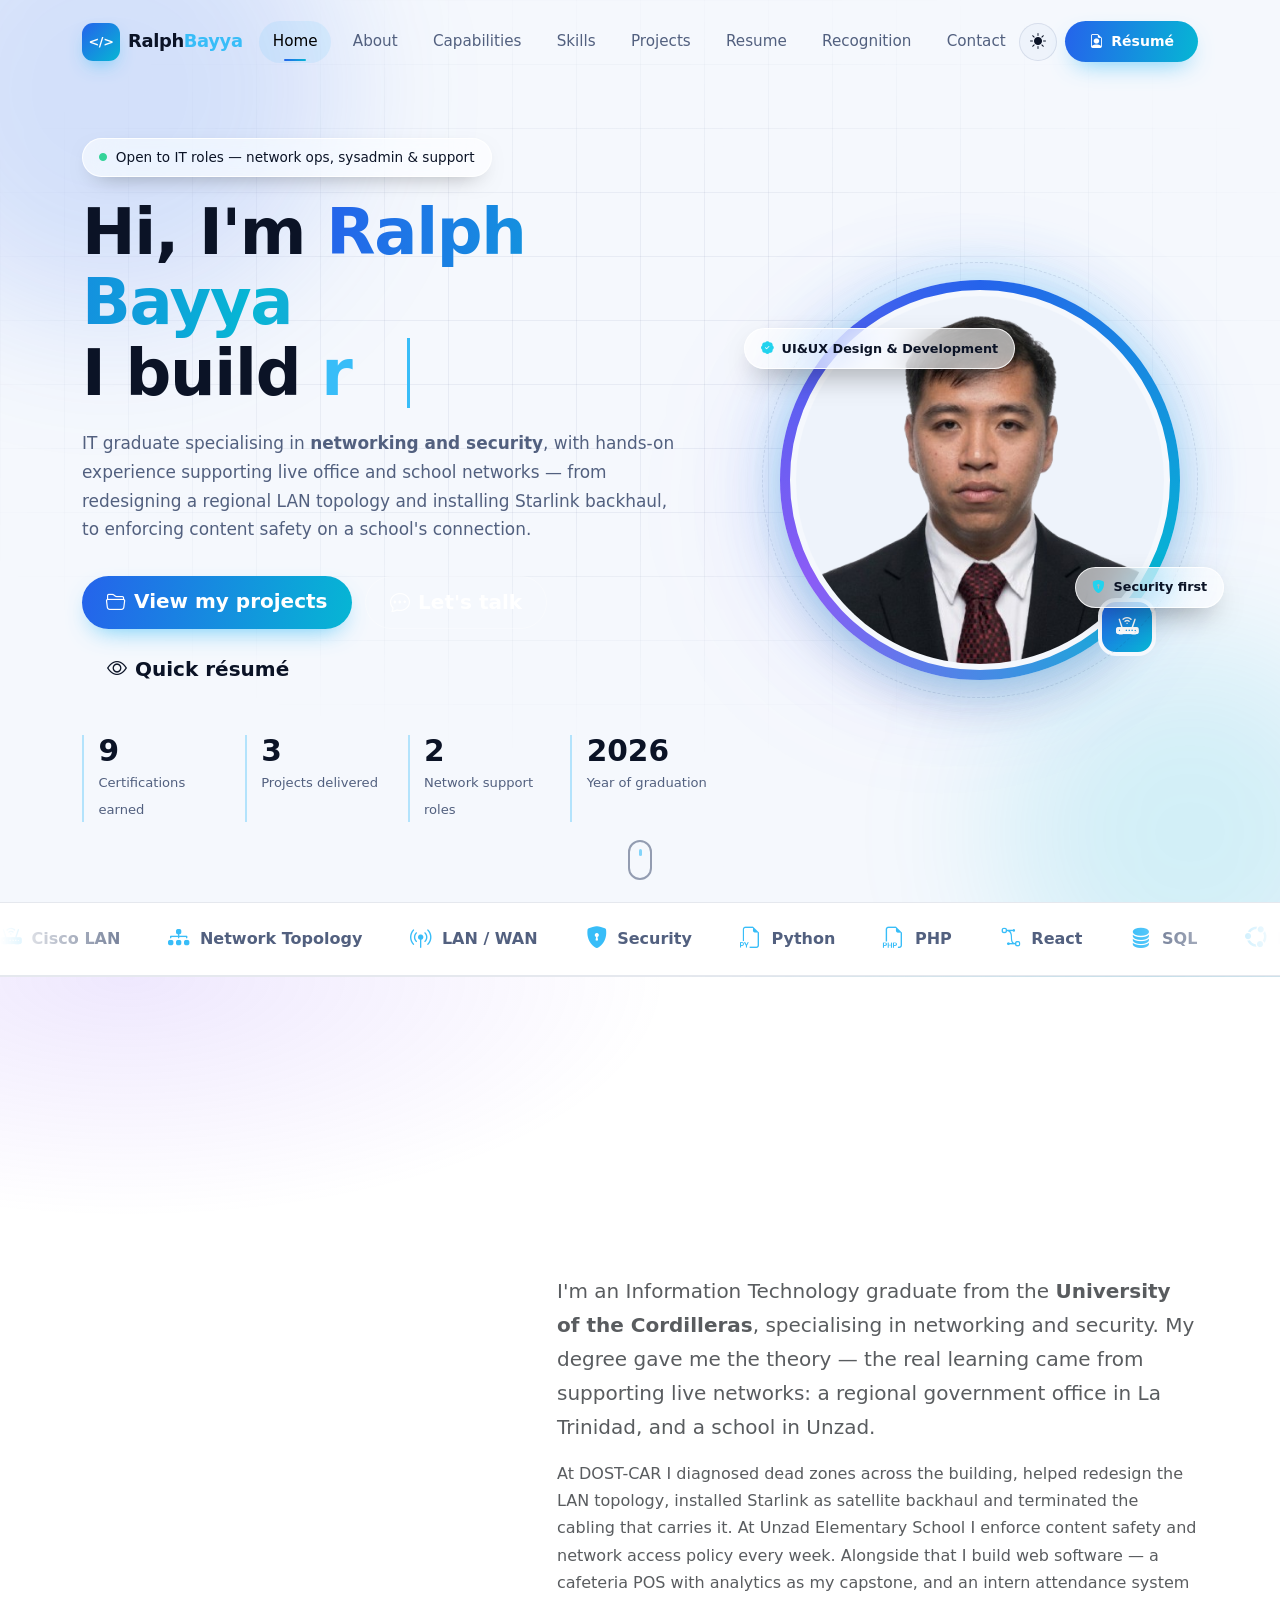
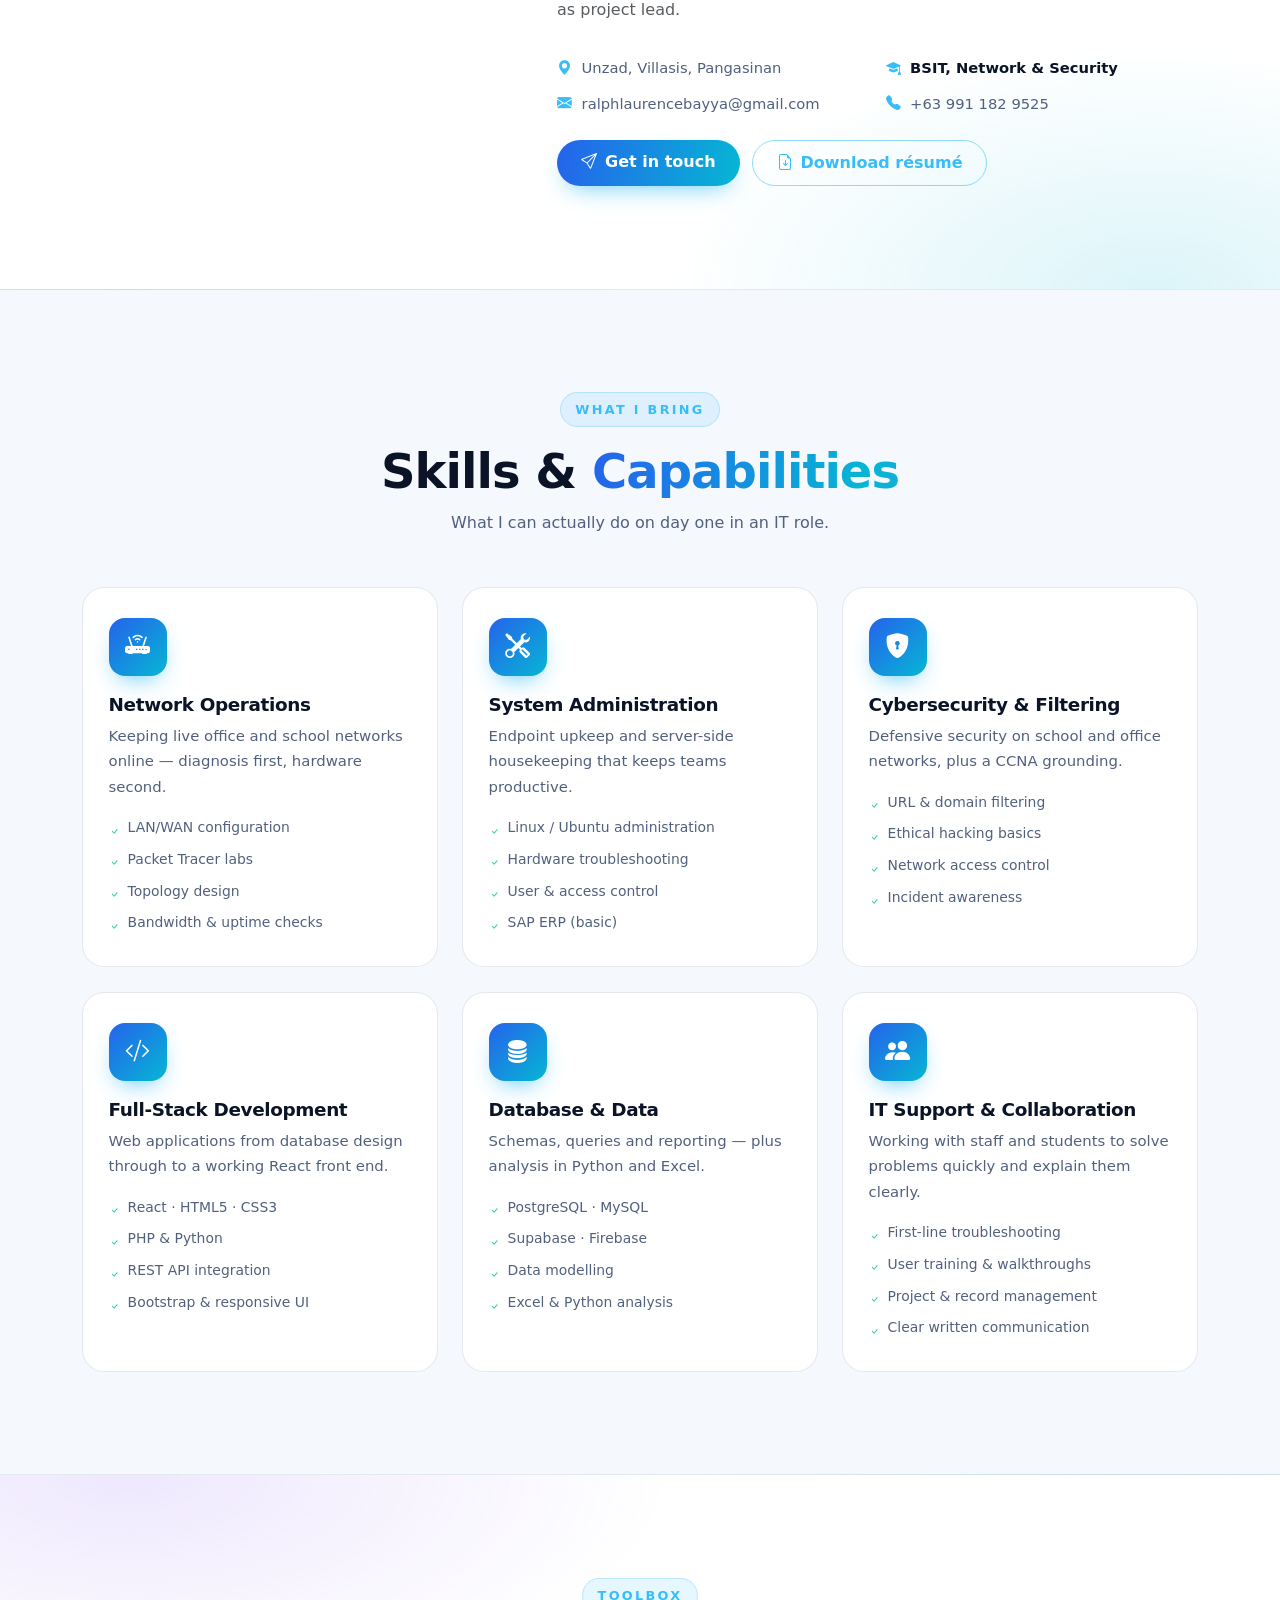
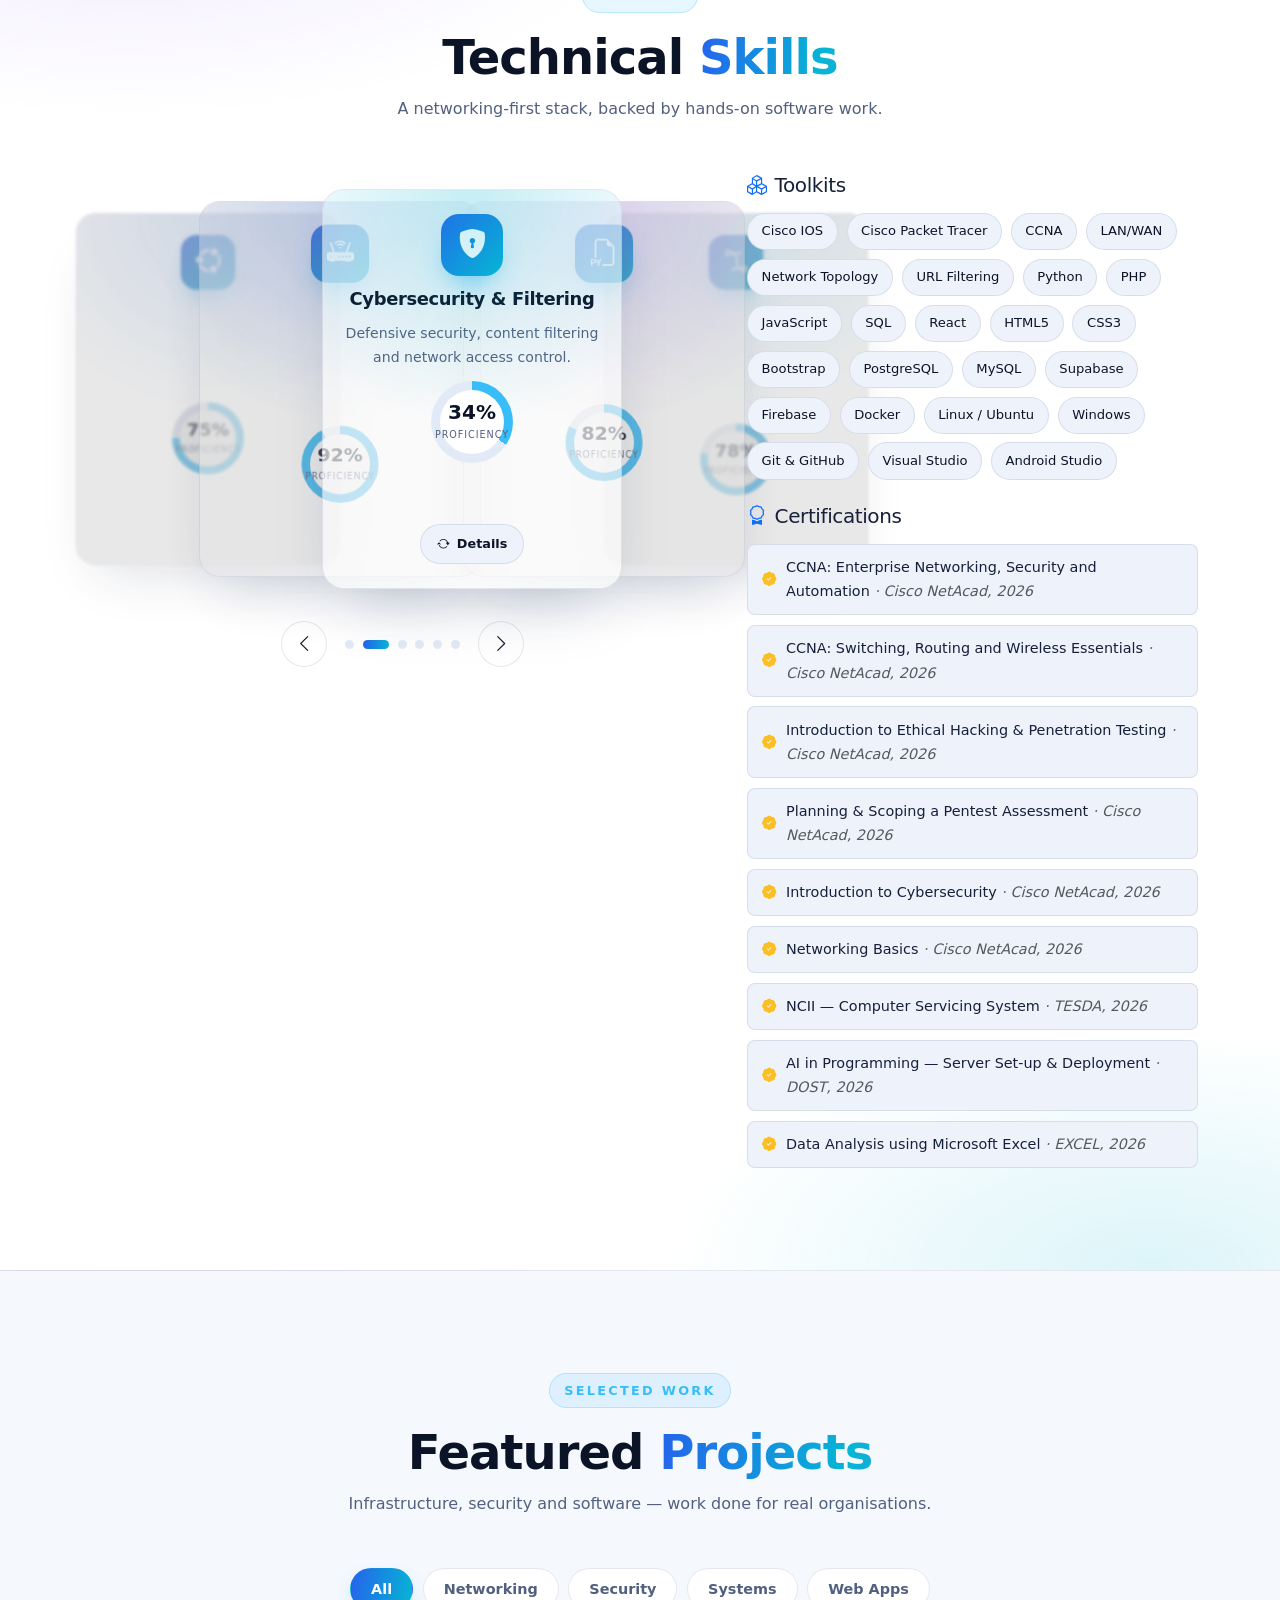
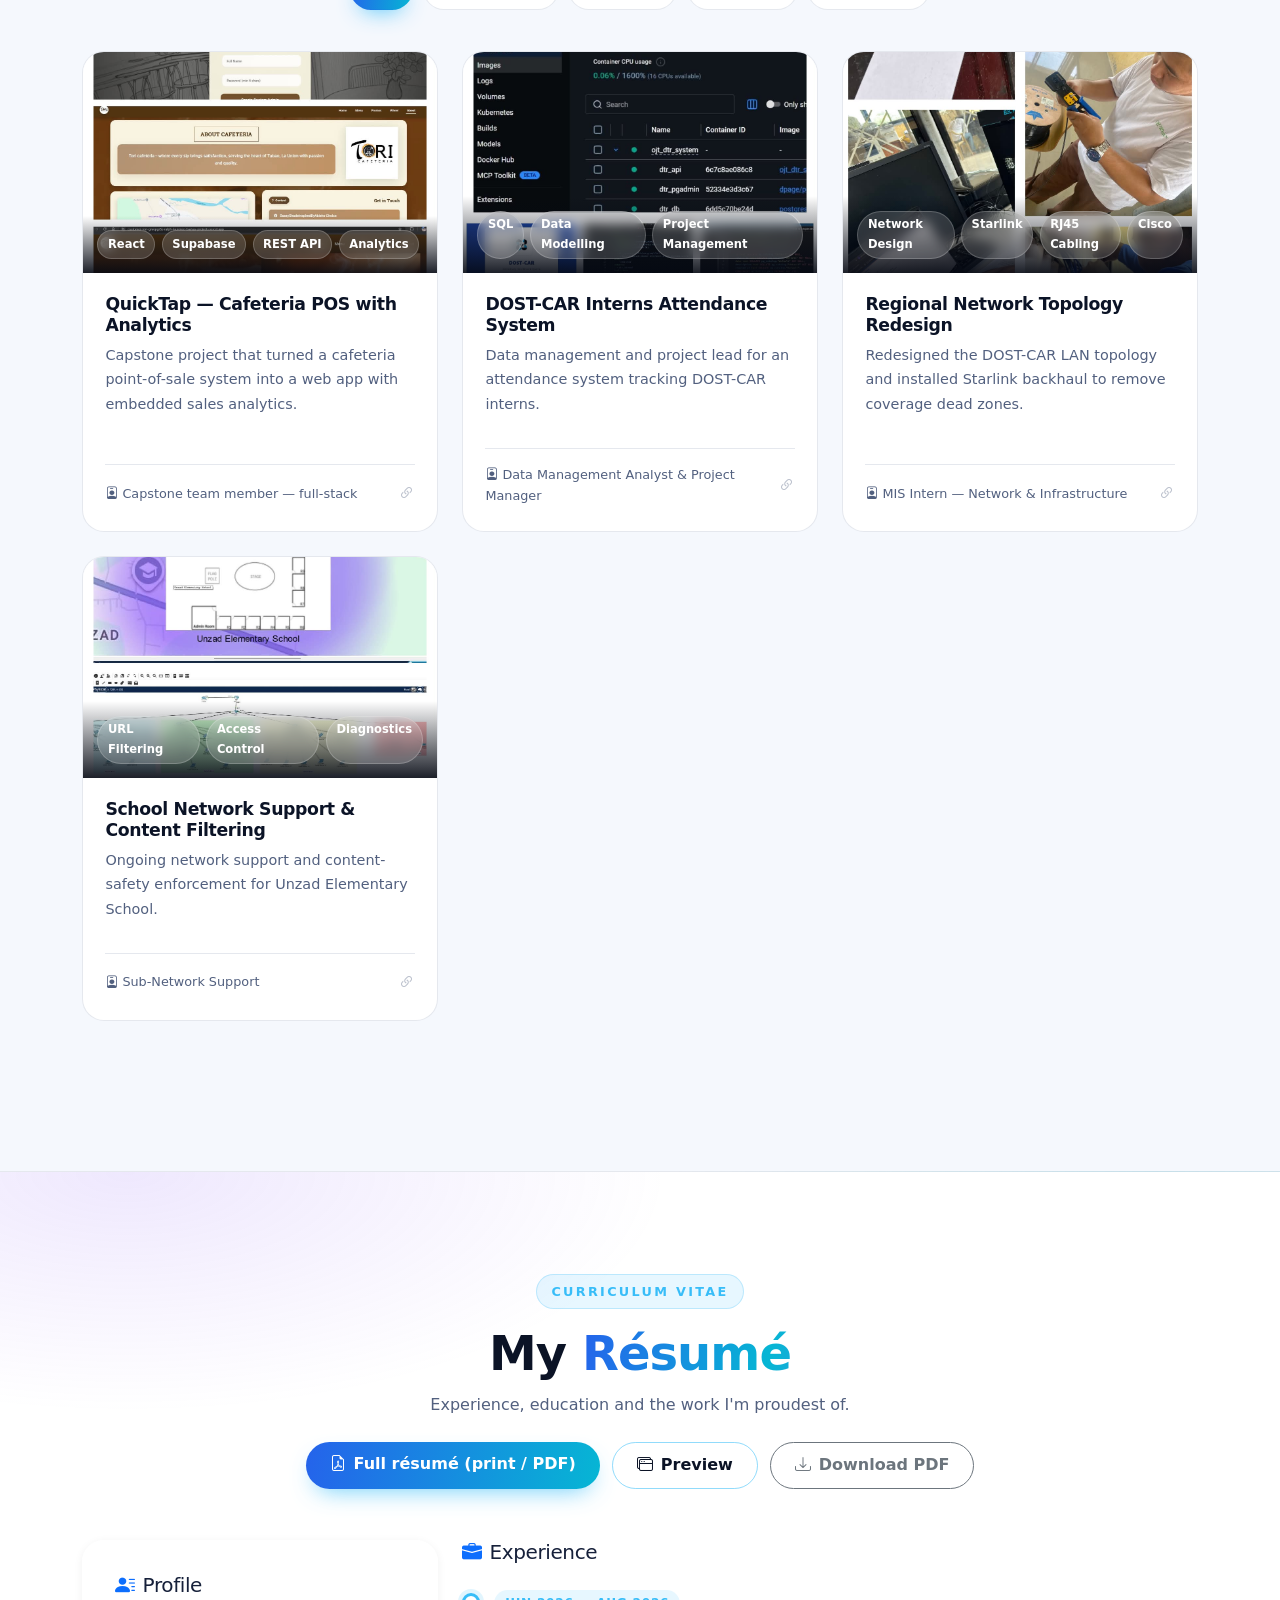
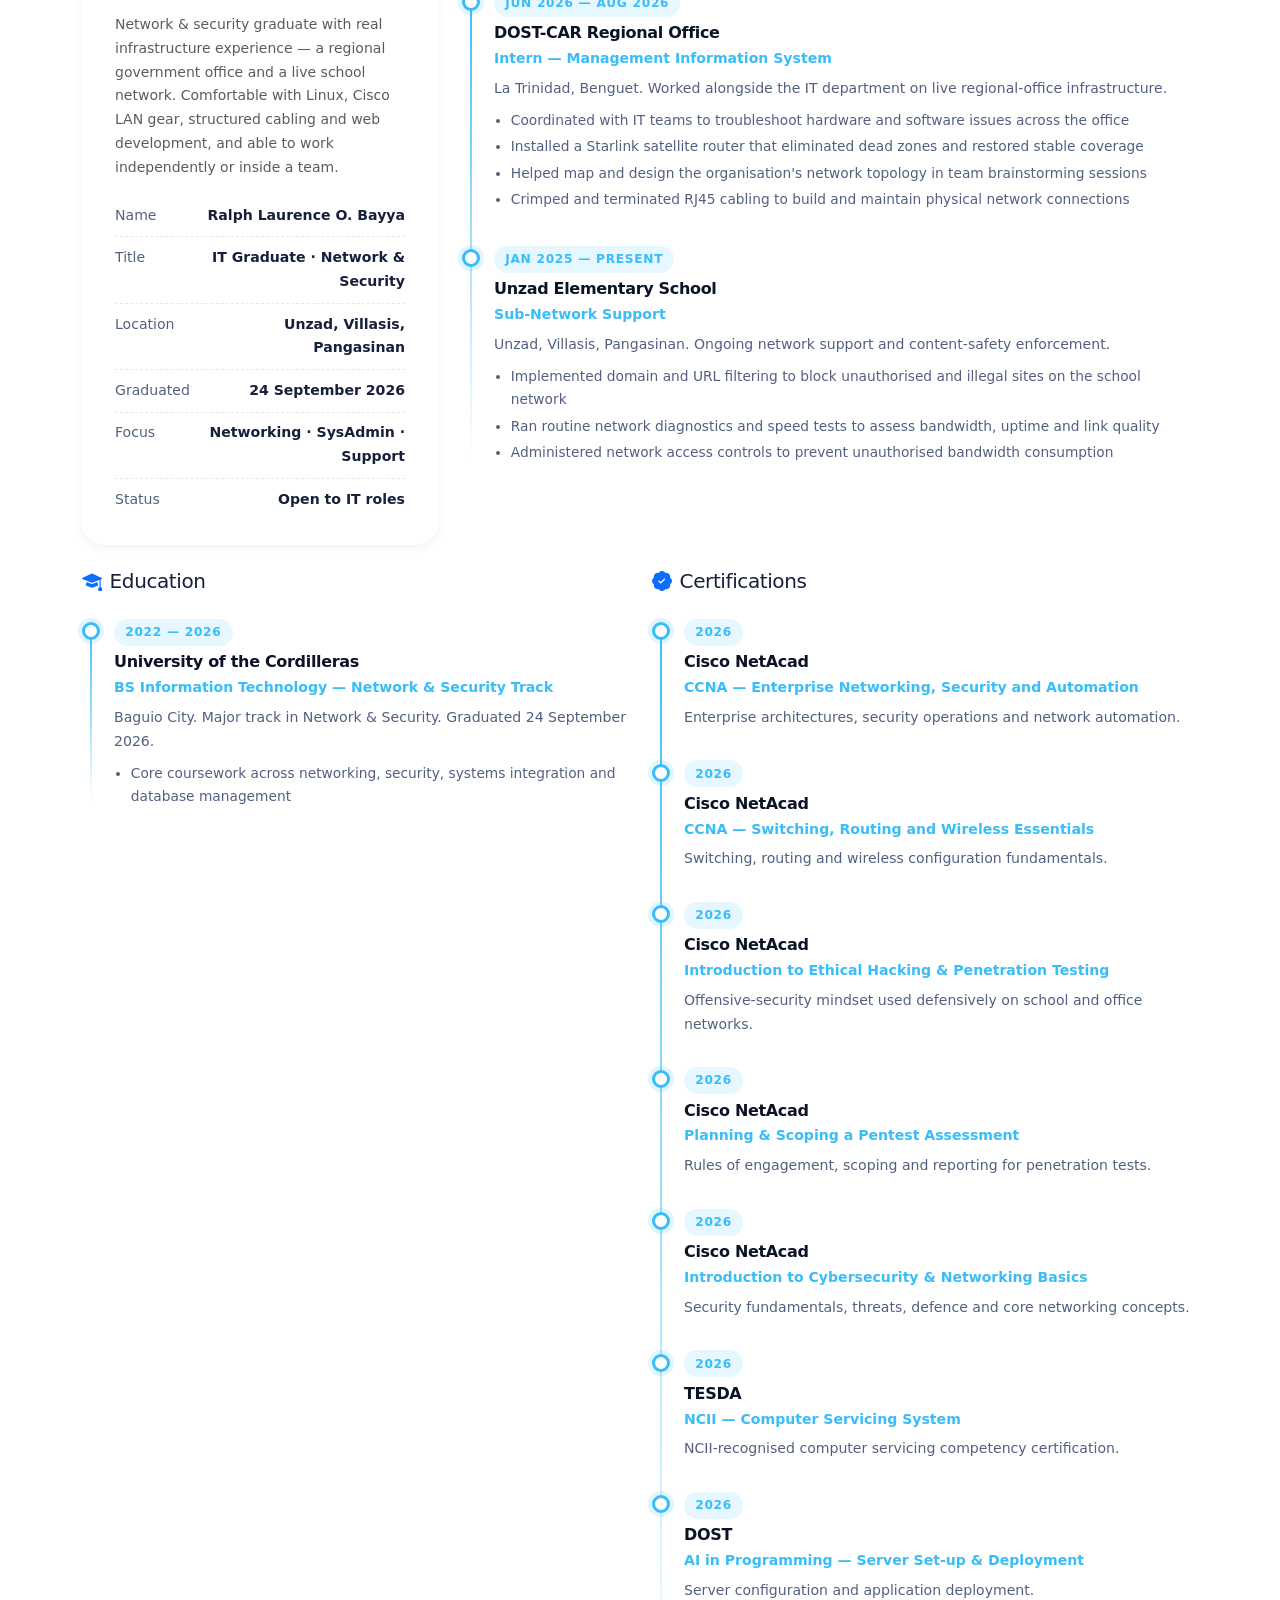
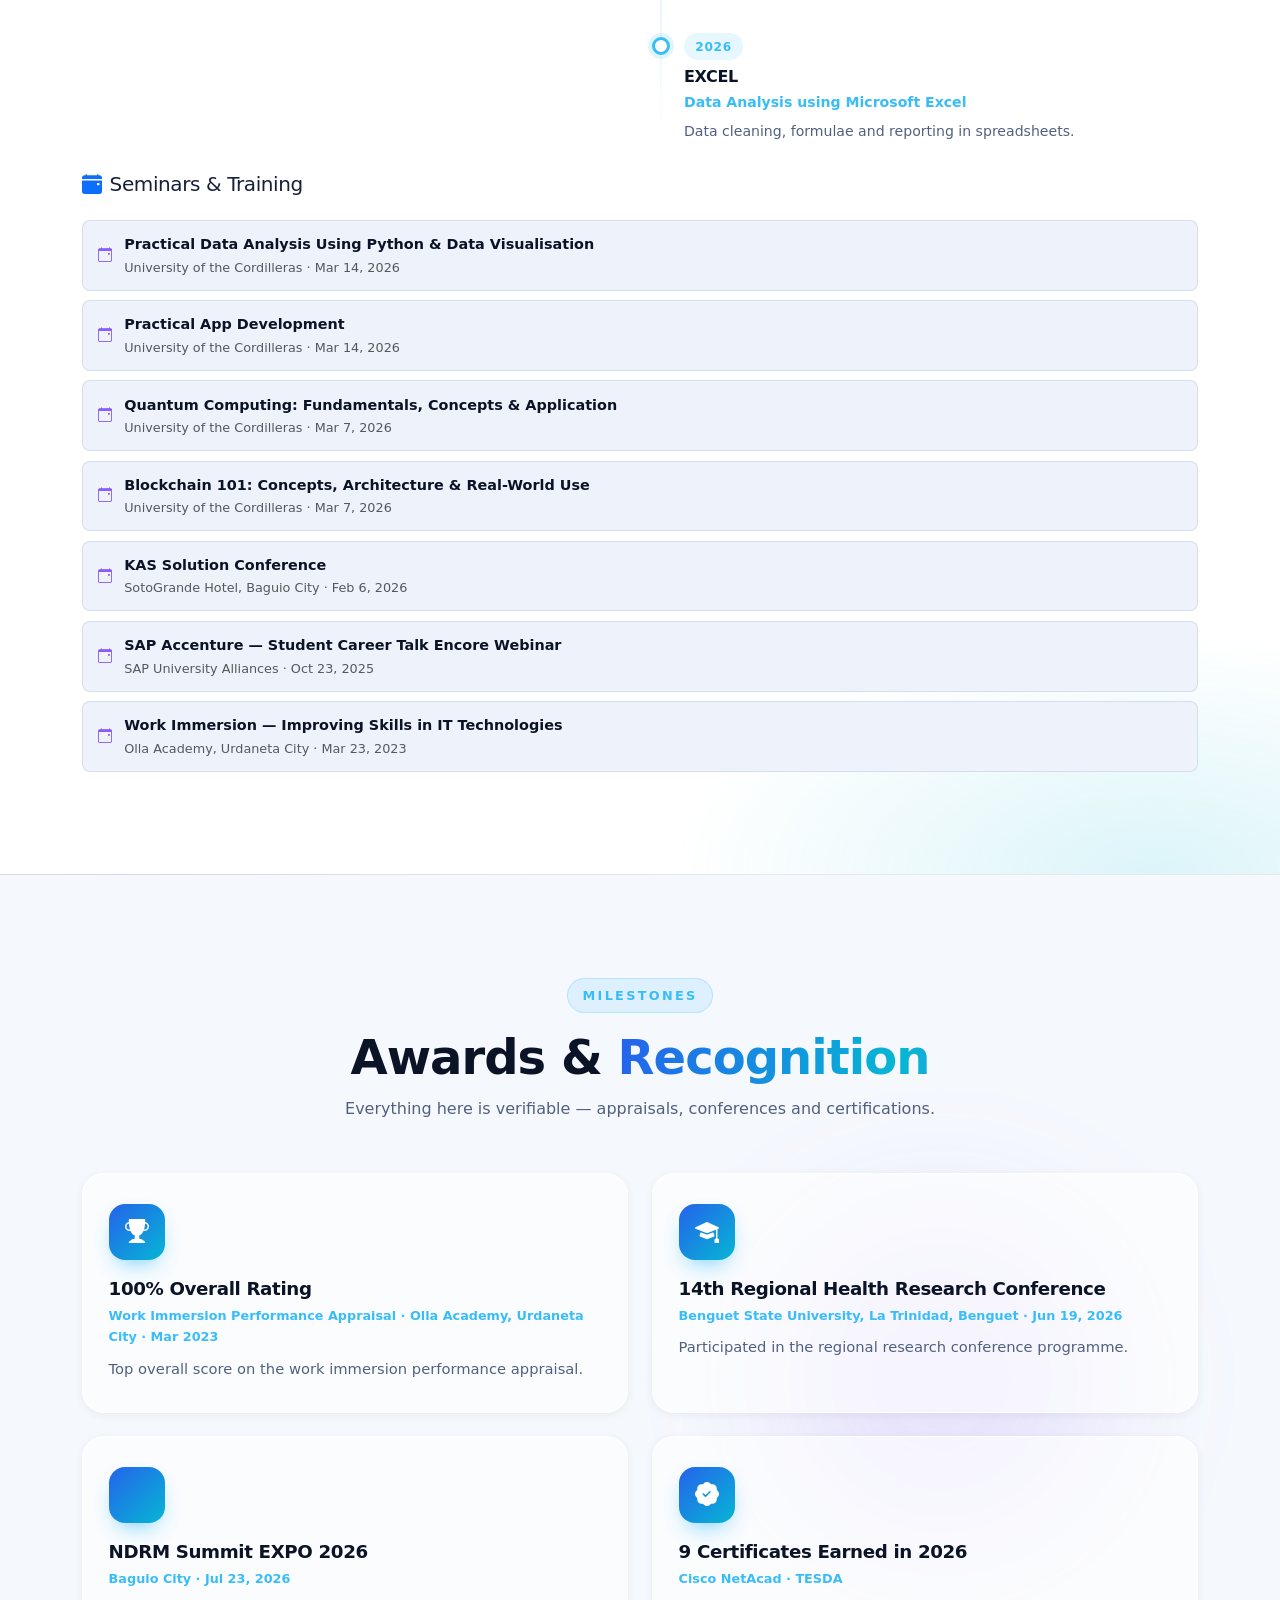
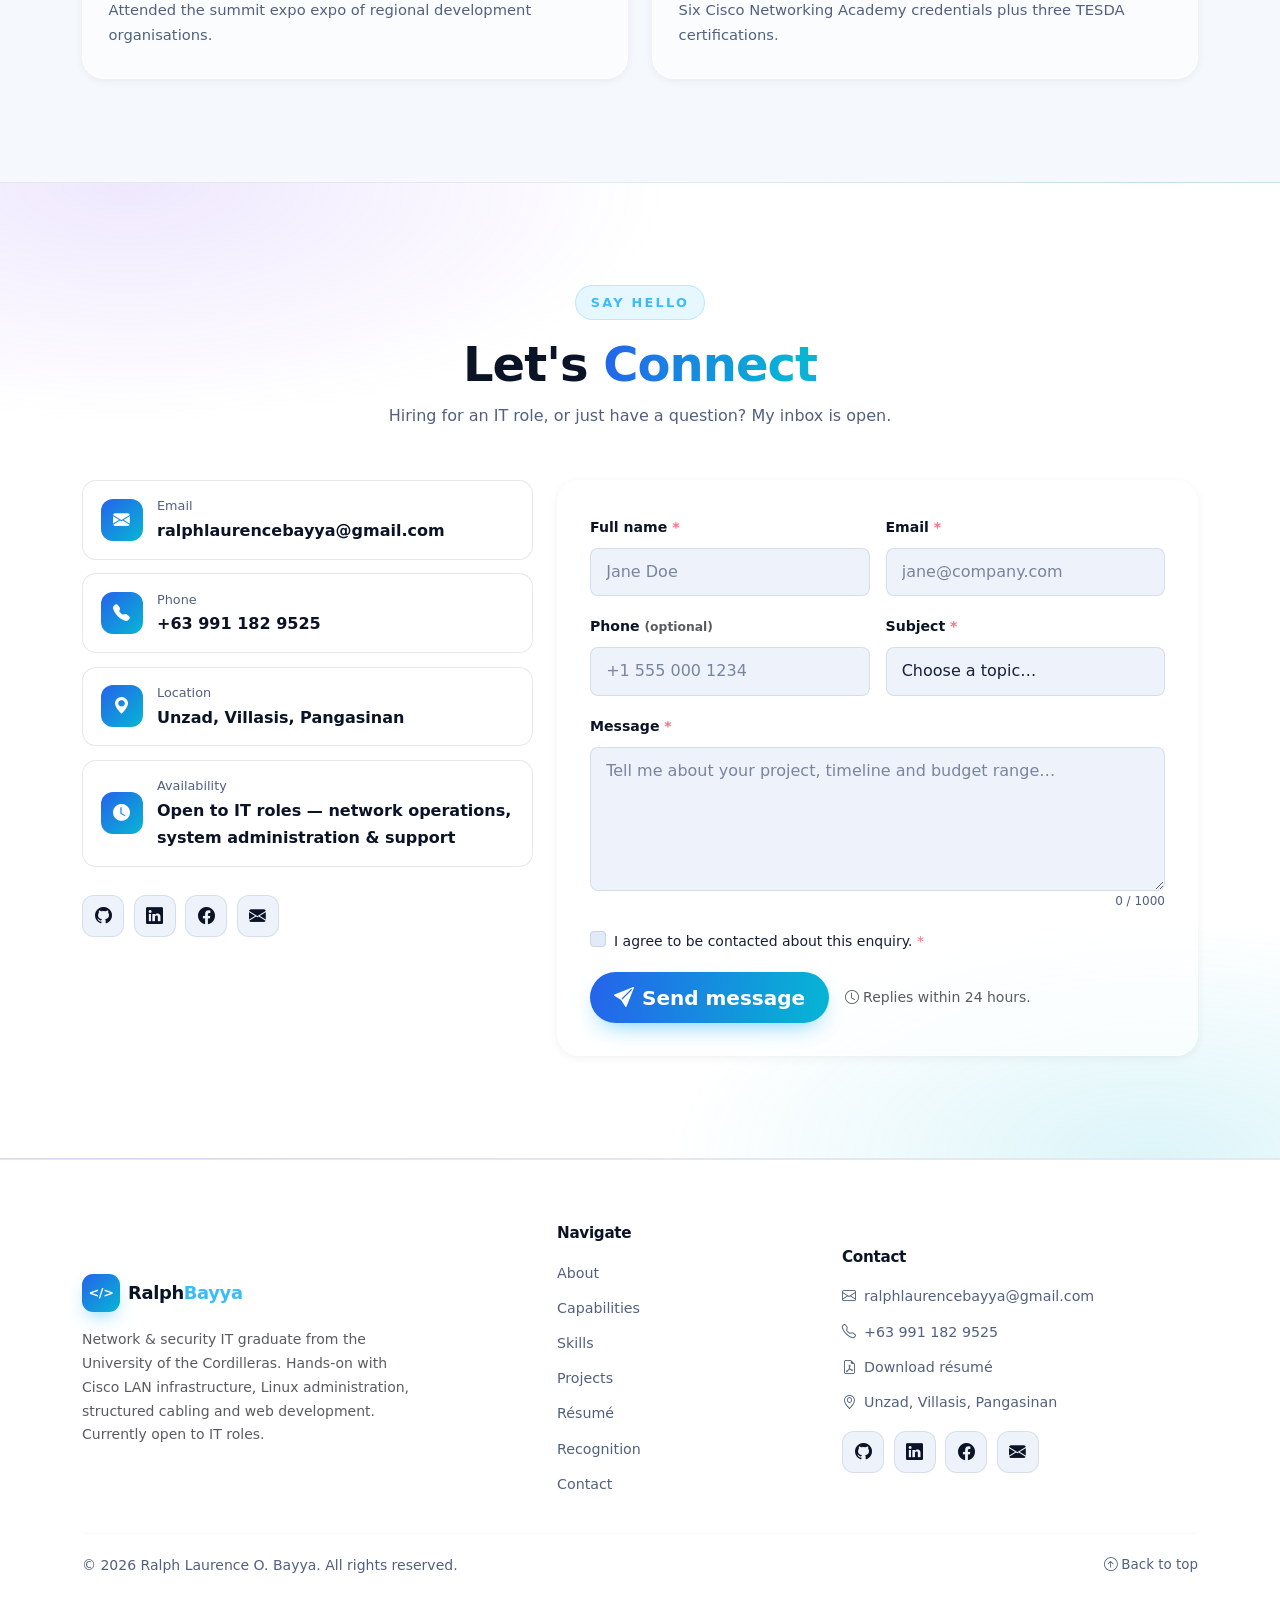
==== index.html @ 57af20a3 "Update commit" ====
<!DOCTYPE html>
<html lang="en" data-bs-theme="dark">
<head>
    <meta charset="UTF-8" />
    <meta name="viewport" content="width=device-width, initial-scale=1.0" />
    <meta name="description" content="Portfolio of Ralph Laurence O. Bayya — IT graduate specialising in networking and security. Cisco LAN, system administration, cybersecurity and full-stack web development." />
    <meta name="author" content="Ralph Laurence O. Bayya" />
    <meta name="theme-color" content="#070b14" />

    <title>Ralph Laurence O. Bayya | IT Graduate · Network &amp; Security</title>

    <!-- Social preview -->
    <meta property="og:title" content="Ralph Laurence O. Bayya | IT Graduate · Network &amp; Security" />
    <meta property="og:description" content="Networking, system administration, cybersecurity and full-stack development. Open to IT roles." />
    <meta property="og:type" content="website" />

    <link rel="icon" href="assets/img/favicon.svg" type="image/svg+xml" />

    <!-- Bootstrap 5 -->
    <link href="https://cdn.jsdelivr.net/npm/bootstrap@5.3.3/dist/css/bootstrap.min.css" rel="stylesheet" />
    <link href="https://cdn.jsdelivr.net/npm/bootstrap-icons@1.11.3/font/bootstrap-icons.min.css" rel="stylesheet" />

    <link href="assets/css/style.css" rel="stylesheet" />
    <link href="assets/css/carousel.css" rel="stylesheet" />
</head>
<body data-bs-spy="scroll" data-bs-target="#mainNav" data-bs-offset="120" tabindex="0">

    <a class="skip-link" href="#main">Skip to content</a>

    <!-- ============ PRELOADER ============ -->
    <div id="preloader" class="preloader" role="status" aria-live="polite" aria-label="Loading">
        <div class="preloader-inner">
            <div class="preloader-ring"><span></span><span></span><span></span></div>
            <p class="preloader-text">Connecting<span class="dots"></span></p>
        </div>
    </div>

    <!-- ============ SCROLL PROGRESS ============ -->
    <div class="scroll-progress" aria-hidden="true"><span id="scrollProgressBar"></span></div>

    <!-- Film grain overlay (kills gradient banding, adds depth) -->
    <div class="grain" aria-hidden="true"></div>

    <!-- ============ BACK TO TOP ============ -->
    <button id="backToTop" class="back-to-top" aria-label="Back to top">
        <i class="bi bi-arrow-up"></i>
    </button>

    <!-- ============ NAVBAR ============ -->
    <nav id="mainNav" class="navbar navbar-expand-lg fixed-top" aria-label="Main navigation">
        <div class="container">
            <a class="navbar-brand d-flex align-items-center gap-2" href="#home">
                <span class="brand-mark">&lt;/&gt;</span>
                <span class="brand-text">Ralph<span class="brand-accent">Bayya</span></span>
            </a>

            <div class="d-flex align-items-center gap-2 order-lg-3">
                <button id="themeToggle" class="icon-btn" type="button" aria-label="Toggle colour theme">
                    <i class="bi bi-sun-fill theme-icon-light"></i>
                    <i class="bi bi-moon-stars-fill theme-icon-dark"></i>
                </button>
                <a class="btn btn-sm btn-primary d-none d-sm-inline-flex align-items-center gap-2" href="#resume">
                    <i class="bi bi-file-earmark-person"></i> Résumé
                </a>
                <button class="navbar-toggler border-0 shadow-none" type="button"
                        data-bs-toggle="collapse" data-bs-target="#navMenu"
                        aria-controls="navMenu" aria-expanded="false" aria-label="Toggle navigation">
                    <span class="navbar-toggler-icon"></span>
                </button>
            </div>

            <div class="collapse navbar-collapse order-lg-2" id="navMenu">
                <ul class="navbar-nav ms-auto align-items-lg-center gap-lg-2">
                    <li class="nav-item"><a class="nav-link active" href="#home">Home</a></li>
                    <li class="nav-item"><a class="nav-link" href="#about">About</a></li>
                    <li class="nav-item"><a class="nav-link" href="#services">Capabilities</a></li>
                    <li class="nav-item"><a class="nav-link" href="#skills">Skills</a></li>
                    <li class="nav-item"><a class="nav-link" href="#projects">Projects</a></li>
                    <li class="nav-item"><a class="nav-link" href="#resume">Resume</a></li>
                    <li class="nav-item"><a class="nav-link" href="#awards">Recognition</a></li>
                    <li class="nav-item"><a class="nav-link" href="#contact">Contact</a></li>
                    <li class="nav-item ms-lg-2 d-lg-none">
                        <a class="btn btn-sm btn-primary w-100" href="#contact">Get in touch</a>
                    </li>
                </ul>
            </div>
        </div>
    </nav>

    <main id="main">

        <!-- ============ HERO ============ -->
        <header id="home" class="hero section">
            <div class="glow-orb go-1" aria-hidden="true"></div>
            <div class="glow-orb go-2" aria-hidden="true"></div>
            <div class="glow-orb go-3" aria-hidden="true"></div>
            <canvas id="heroCanvas" class="hero-canvas" aria-hidden="true"></canvas>
            <div class="hero-grid-overlay" aria-hidden="true"></div>

            <div class="container position-relative">
                <div class="row align-items-center g-5">
                    <div class="col-lg-7">
                        <span class="badge-eyebrow reveal">
                            <i class="bi bi-circle-fill pulse-dot"></i> Open to IT roles — network ops, sysadmin &amp; support
                        </span>

                        <h1 class="hero-title reveal">
                            Hi, I'm <span class="text-gradient">Ralph Bayya</span><br />
                            I build <span class="typewriter" data-words='["reliable networks.","secure systems.","working software.","clean infrastructure."]' aria-label="reliable networks"></span>
                        </h1>

                        <p class="hero-lead reveal">
                            IT graduate specialising in <strong>networking and security</strong>, with hands-on
                            experience supporting live office and school networks — from redesigning a regional
                            LAN topology and installing Starlink backhaul, to enforcing content safety on a
                            school's connection.
                        </p>

                        <div class="hero-actions reveal">
                            <a href="#projects" class="btn btn-primary btn-lg">
                                <i class="bi bi-folder2-open me-2"></i>View my projects
                            </a>
                            <a href="#contact" class="btn btn-outline-light btn-lg">
                                <i class="bi bi-chat-dots me-2"></i>Let's talk
                            </a>
                            <button class="btn btn-link btn-lg text-decoration-none resume-trigger" data-bs-toggle="modal" data-bs-target="#quickResume">
                                <i class="bi bi-eye me-2"></i>Quick résumé
                            </button>
                        </div>

                        <ul class="hero-stats reveal" id="heroStats"><!-- filled by JS from data.js --></ul>
                    </div>

                    <div class="col-lg-5">
                        <div class="hero-visual reveal">
                            <div class="avatar-frame">
                                <img src="assets/img/PIC_raprap.png" alt="Portrait of Ralph Laurence O. Bayya"
                                     class="img-fluid" width="420" height="420" />
                                <span class="avatar-badge"><i class="bi bi-router-fill"></i></span>
                            </div>
                            <div class="floating-card fc-1">
                                <i class="bi bi-patch-check-fill"></i> UI&UX Design &amp; Development
                            </div>
                            <div class="floating-card fc-2">
                                <i class="bi bi-shield-lock-fill"></i> Security first
                            </div>
                        </div>
                    </div>
                </div>
            </div>

            <a href="#about" class="scroll-hint" aria-label="Scroll to about section">
                <span class="mouse"><span></span></span>
            </a>
        </header>

        <!-- ============ MARQUEE / TECH STRIP ============ -->
        <section class="tech-strip" aria-label="Technologies I work with">
            <div class="marquee" data-marquee>
                <div class="marquee-track" id="marqueeTrack">
                    <!-- filled by JS from data.js -->
                </div>
            </div>
        </section>

        <!-- ============ ABOUT ============ -->
        <section id="about" class="section section-light">
            <div class="container">
                <div class="section-head text-center reveal">
                    <span class="section-kicker">Get to know me</span>
                    <h2 class="section-title">About <span class="text-gradient">Me</span></h2>
                    <p class="section-sub">Network &amp; security track, hands-on since day one.</p>
                </div>

                <div class="row g-4 align-items-center">
                    <div class="col-lg-5 reveal">
                        <div class="about-photo">
                            <img src="assets/img/workspace.svg" alt="Network rack and cabling illustration" class="img-fluid" />
                        </div>
                        <div class="about-experience">
                            <strong>9</strong><span>Certifications earned in 2026</span>
                        </div>
                    </div>

                    <div class="col-lg-7 reveal">
                        <p class="fs-5 text-body-secondary">
                            I'm an Information Technology graduate from the <strong>University of the
                            Cordilleras</strong>, specialising in networking and security. My degree gave me the
                            theory — the real learning came from supporting live networks: a regional government
                            office in La Trinidad, and a school in Unzad.
                        </p>
                        <p class="text-body-secondary">
                            At DOST-CAR I diagnosed dead zones across the building, helped redesign the LAN
                            topology, installed Starlink as satellite backhaul and terminated the cabling that
                            carries it. At Unzad Elementary School I enforce content safety and network access
                            policy every week. Alongside that I build web software — a cafeteria POS with
                            analytics as my capstone, and an intern attendance system as project lead.
                        </p>

                        <div class="row g-3 mt-3">
                            <div class="col-sm-6">
                                <ul class="fact-list">
                                    <li><i class="bi bi-geo-alt-fill"></i> Unzad, Villasis, Pangasinan</li>
                                    <li><i class="bi bi-envelope-fill"></i> ralphlaurencebayya@gmail.com</li>
                                </ul>
                            </div>
                            <div class="col-sm-6">
                                <ul class="fact-list">
                                    <li><i class="bi bi-mortarboard-fill"></i> <strong>BSIT, Network &amp; Security</strong></li>
                                    <li><i class="bi bi-telephone-fill"></i> +63 991 182 9525</li>
                                </ul>
                            </div>
                        </div>

                        <div class="about-actions mt-4">
                            <a href="#contact" class="btn btn-primary"><i class="bi bi-send me-2"></i>Get in touch</a>
                            <a href="resume.html" class="btn btn-outline-primary"><i class="bi bi-file-earmark-arrow-down me-2"></i>Download résumé</a>
                        </div>
                    </div>
                </div>
            </div>
        </section>

        <!-- ============ SERVICES ============ -->
        <section id="services" class="section">
            <div class="container">
                <div class="section-head text-center reveal">
                    <span class="section-kicker">What I bring</span>
                    <h2 class="section-title">Skills &amp; <span class="text-gradient">Capabilities</span></h2>
                    <p class="section-sub">What I can actually do on day one in an IT role.</p>
                </div>

                <div class="row g-4" id="servicesGrid"><!-- JS --></div>
            </div>
        </section>

        <!-- ============ SKILLS ============ -->
        <section id="skills" class="section section-light">
            <div class="container">
                <div class="section-head text-center reveal">
                    <span class="section-kicker">Toolbox</span>
                    <h2 class="section-title">Technical <span class="text-gradient">Skills</span></h2>
                    <p class="section-sub">A networking-first stack, backed by hands-on software work.</p>
                </div>

                <div class="row g-4">
                    <div class="col-lg-7 reveal">
                        <!-- 3D carousel — content rendered by main.js from data.js `skills`.
                             The <noscript> fallback keeps the text readable without JS. -->
                        <div id="skillCarousel" class="sk3d-root" aria-roledescription="carousel"
                             aria-label="Technical skills carousel">
                            <div class="sk3d-shell">
                                <div class="sk3d-stage" id="sk3dStage"><!-- JS --></div>
                            </div>

                            <div class="sk3d-controls" id="sk3dControls">
                                <button type="button" class="sk3d-btn" id="sk3dPrev" aria-label="Previous skill">
                                    <i class="bi bi-chevron-left"></i>
                                </button>
                                <ul class="sk3d-dots" id="sk3dDots" role="tablist" aria-label="Choose a skill"></ul>
                                <button type="button" class="sk3d-btn" id="sk3dNext" aria-label="Next skill">
                                    <i class="bi bi-chevron-right"></i>
                                </button>
                            </div>
                        </div>

                        <noscript>
                            <div class="sk3d-fallback">
                                <p class="text-body-secondary">Enable JavaScript to browse the 3D skill carousel.</p>
                            </div>
                        </noscript>
                    </div>

                    <div class="col-lg-5 reveal">
                        <div class="skill-aside">
                            <h3 class="h5 mb-3"><i class="bi bi-boxes me-2 text-primary"></i>Toolkits</h3>
                            <div class="chip-cloud" id="toolChips"><!-- JS --></div>

                            <h3 class="h5 mt-4 mb-3"><i class="bi bi-award me-2 text-primary"></i>Certifications</h3>
                            <ul class="cert-list" id="certList"><!-- JS --></ul>
                        </div>
                    </div>
                </div>
            </div>
        </section>

        <!-- ============ PORTFOLIO / WORK ============ -->
        <section id="projects" class="section">
            <div class="container">
                <div class="section-head text-center reveal">
                    <span class="section-kicker">Selected work</span>
                    <h2 class="section-title">Featured <span class="text-gradient">Projects</span></h2>
                    <p class="section-sub">Infrastructure, security and software — work done for real organisations.</p>
                </div>

                <div class="filter-bar reveal" role="tablist" aria-label="Project filters">
                    <button class="filter-btn active" data-filter="all" role="tab" aria-selected="true">All</button>
                    <button class="filter-btn" data-filter="network" role="tab" aria-selected="false">Networking</button>
                    <button class="filter-btn" data-filter="security" role="tab" aria-selected="false">Security</button>
                    <button class="filter-btn" data-filter="systems" role="tab" aria-selected="false">Systems</button>
                    <button class="filter-btn" data-filter="web" role="tab" aria-selected="false">Web Apps</button>
                </div>

                <div class="row g-4" id="projectsGrid"><!-- JS --></div>

                <p class="text-center mt-5 reveal">
                    <a href="#" class="btn btn-outline-primary" id="loadMoreBtn">Load more projects</a>
                </p>
            </div>
        </section>

        <!-- ============ RESUME ============ -->
        <section id="resume" class="section section-light">
            <div class="container">
                <div class="section-head text-center reveal">
                    <span class="section-kicker">Curriculum vitae</span>
                    <h2 class="section-title">My <span class="text-gradient">Résumé</span></h2>
                    <p class="section-sub">Experience, education and the work I'm proudest of.</p>
                    <div class="resume-actions reveal">
                        <a href="resume.html" class="btn btn-primary" target="_blank" rel="noopener">
                            <i class="bi bi-file-earmark-pdf me-2"></i>Full résumé (print / PDF)
                        </a>
                        <button class="btn btn-outline-primary resume-trigger"
                                data-bs-toggle="modal" data-bs-target="#quickResume">
                            <i class="bi bi-window-stack me-2"></i>Preview
                        </button>
                        <a href="assets/resume/Ralph-Bayya-Resume.pdf" class="btn btn-outline-secondary" download>
                            <i class="bi bi-download me-2"></i>Download PDF
                        </a>
                    </div>
                </div>

                <div class="row g-4">
                    <!-- Summary -->
                    <div class="col-lg-4 reveal">
                        <div class="card-panel h-100">
                            <h3 class="h5 mb-3"><i class="bi bi-person-lines-fill me-2 text-primary"></i>Profile</h3>
                            <p class="text-body-secondary small mb-4">
                                Network &amp; security graduate with real infrastructure experience — a regional
                                government office and a live school network. Comfortable with Linux, Cisco LAN
                                gear, structured cabling and web development, and able to work independently
                                or inside a team.
                            </p>
                            <ul class="resume-facts" id="resumeFacts"><!-- JS --></ul>
                        </div>
                    </div>

                    <!-- Experience -->
                    <div class="col-lg-8 reveal">
                        <h3 class="h5 mb-4"><i class="bi bi-briefcase-fill me-2 text-primary"></i>Experience</h3>
                        <div class="timeline" id="timelineExperience"><!-- JS --></div>
                    </div>

                    <!-- Education + certs -->
                    <div class="col-lg-6 reveal">
                        <h3 class="h5 mb-4"><i class="bi bi-mortarboard-fill me-2 text-primary"></i>Education</h3>
                        <div class="timeline" id="timelineEducation"><!-- JS --></div>
                    </div>

                    <div class="col-lg-6 reveal">
                        <h3 class="h5 mb-4"><i class="bi bi-patch-check-fill me-2 text-primary"></i>Certifications</h3>
                        <div class="timeline" id="timelineCerts"><!-- JS --></div>
                    </div>
                </div>

                <div class="row g-4 mt-1">
                    <div class="col-lg-12 reveal">
                        <h3 class="h5 mb-4"><i class="bi bi-calendar-event-fill me-2 text-primary"></i>Seminars &amp; Training</h3>
                        <ul class="seminar-list" id="seminarList"><!-- JS --></ul>
                    </div>
                </div>
            </div>
        </section>

        <!-- ============ AWARDS & RECOGNITION ============ -->
        <section id="awards" class="section">
            <div class="glow-orb go-3" aria-hidden="true"></div>
            <div class="container" style="position:relative;z-index:2">
                <div class="section-head text-center reveal">
                    <span class="section-kicker">Milestones</span>
                    <h2 class="section-title">Awards &amp; <span class="text-gradient">Recognition</span></h2>
                    <p class="section-sub">Everything here is verifiable — appraisals, conferences and certifications.</p>
                </div>

                <div class="row g-4" id="awardsGrid"><!-- JS --></div>
            </div>
        </section>

        <!-- ============ CONTACT ============ -->
        <section id="contact" class="section section-light">
            <div class="container">
                <div class="section-head text-center reveal">
                    <span class="section-kicker">Say hello</span>
                    <h2 class="section-title">Let's <span class="text-gradient">Connect</span></h2>
                    <p class="section-sub">Hiring for an IT role, or just have a question? My inbox is open.</p>
                </div>

                <div class="row g-4">
                    <div class="col-lg-5 reveal">
                        <ul class="contact-list" id="contactList"><!-- JS --></ul>

                        <div class="social-row" id="socialRow"><!-- JS --></div>
                    </div>

                    <div class="col-lg-7 reveal">
                        <form class="card-panel" id="contactForm" novalidate>
                            <div class="row g-3">
                                <div class="col-md-6">
                                    <label class="form-label" for="name">Full name <span class="req">*</span></label>
                                    <input type="text" class="form-control" id="name" name="name"
                                           placeholder="Jane Doe" required minlength="2" autocomplete="name" />
                                    <div class="invalid-feedback">Please enter your name (min 2 characters).</div>
                                </div>
                                <div class="col-md-6">
                                    <label class="form-label" for="email">Email <span class="req">*</span></label>
                                    <input type="email" class="form-control" id="email" name="email"
                                           placeholder="jane@company.com" required autocomplete="email" />
                                    <div class="invalid-feedback">Enter a valid email address.</div>
                                </div>
                                <div class="col-md-6">
                                    <label class="form-label" for="phone">Phone <span class="text-muted small">(optional)</span></label>
                                    <input type="tel" class="form-control" id="phone" name="phone"
                                           placeholder="+1 555 000 1234" autocomplete="tel" />
                                    <div class="invalid-feedback">Enter a valid phone number.</div>
                                </div>
                                <div class="col-md-6">
                                    <label class="form-label" for="subject">Subject <span class="req">*</span></label>
                                    <select class="form-select" id="subject" name="subject" required>
                                        <option value="">Choose a topic…</option>
                                        <option>Full-time IT role</option>
                                        <option>Network operations</option>
                                        <option>System administration</option>
                                        <option>Junior web development</option>
                                        <option>Internship / work immersion</option>
                                        <option>Something else</option>
                                    </select>
                                    <div class="invalid-feedback">Please pick a subject.</div>
                                </div>
                                <div class="col-12">
                                    <label class="form-label" for="message">Message <span class="req">*</span></label>
                                    <textarea class="form-control" id="message" name="message" rows="5" required
                                              minlength="20" placeholder="Tell me about your project, timeline and budget range…"></textarea>
                                    <div class="invalid-feedback">Message must be at least 20 characters.</div>
                                </div>
                                <div class="col-12">
                                    <div class="form-check">
                                        <input class="form-check-input" type="checkbox" id="consent" required />
                                        <label class="form-check-label small" for="consent">
                                            I agree to be contacted about this enquiry. <span class="req">*</span>
                                        </label>
                                        <div class="invalid-feedback">Consent is required.</div>
                                    </div>
                                </div>
                                <div class="col-12 d-flex flex-wrap gap-3 align-items-center">
                                    <button type="submit" class="btn btn-primary btn-lg" id="submitBtn">
                                        <span class="btn-label"><i class="bi bi-send-fill me-2"></i>Send message</span>
                                        <span class="spinner-border spinner-border-sm d-none" role="status" aria-hidden="true"></span>
                                    </button>
                                    <span class="small text-body-secondary"><i class="bi bi-clock me-1"></i>Replies within 24 hours.</span>
                                </div>
                            </div>
                        </form>
                    </div>
                </div>
            </div>
        </section>
    </main>

    <!-- ============ FOOTER ============ -->
    <footer class="footer">
        <div class="container">
            <div class="row g-4 align-items-center">
                <div class="col-lg-5">
                    <a class="navbar-brand d-inline-flex align-items-center gap-2 mb-3" href="#home">
                        <span class="brand-mark">&lt;/&gt;</span>
                        <span class="brand-text">Ralph<span class="brand-accent">Bayya</span></span>
                    </a>
                    <p class="text-body-secondary small mb-0 footer-blurb">
                        Network &amp; security IT graduate from the University of the Cordilleras. Hands-on with
                        Cisco LAN infrastructure, Linux administration, structured cabling and web development.
                        Currently open to IT roles.
                    </p>
                </div>

                <div class="col-6 col-lg-3">
                    <h4 class="footer-title">Navigate</h4>
                    <ul class="footer-links" id="footerNav"><!-- JS --></ul>
                </div>

                <div class="col-6 col-lg-4">
                    <h4 class="footer-title">Contact</h4>
                    <ul class="footer-links" id="footerContact"><!-- JS --></ul>
                    <div class="social-row mt-3" id="footerSocial"><!-- JS --></div>
                </div>
            </div>

            <hr class="footer-hr" />

            <div class="footer-bottom">
                <p class="mb-0 small">&copy; <span id="currentYear">2026</span> Ralph Laurence O. Bayya. All rights reserved.</p>
                <button class="to-top-inline" data-scroll-to="#home">
                    <i class="bi bi-arrow-up-circle me-1"></i>Back to top
                </button>
            </div>
        </div>
    </footer>

    <!-- ============ PROJECT MODAL ============ -->
    <div class="modal fade" id="projectModal" tabindex="-1" aria-labelledby="projectModalTitle" aria-hidden="true">
        <div class="modal-dialog modal-lg modal-dialog-centered modal-dialog-scrollable">
            <div class="modal-content">
                <div class="modal-header">
                    <h5 class="modal-title" id="projectModalTitle">Project</h5>
                    <button type="button" class="btn-close btn-close-white" data-bs-dismiss="modal" aria-label="Close"></button>
                </div>
                <div class="modal-body" id="projectModalBody"></div>
                <div class="modal-footer">
                    <a href="#" class="btn btn-outline-light" id="projectLiveLink" target="_blank" rel="noopener">
                        <i class="bi bi-box-arrow-up-right me-2"></i>Live site
                    </a>
                    <a href="#" class="btn btn-outline-light" id="projectRepoLink" target="_blank" rel="noopener">
                        <i class="bi bi-github me-2"></i>Source code
                    </a>
                    <button type="button" class="btn btn-primary" data-bs-dismiss="modal">Close</button>
                </div>
            </div>
        </div>
    </div>

    <!-- ============ QUICK RESUME MODAL ============ -->
    <div class="modal fade" id="quickResume" tabindex="-1" aria-labelledby="quickResumeTitle" aria-hidden="true">
        <div class="modal-dialog modal-lg modal-dialog-centered modal-dialog-scrollable">
            <div class="modal-content">
                <div class="modal-header">
                    <h5 class="modal-title" id="quickResumeTitle"><i class="bi bi-file-earmark-person me-2"></i>Quick résumé — Ralph Bayya</h5>
                    <button type="button" class="btn-close btn-close-white" data-bs-dismiss="modal" aria-label="Close"></button>
                </div>
                <div class="modal-body" id="quickResumeBody"><!-- JS --></div>
                <div class="modal-footer">
                    <a href="resume.html" class="btn btn-primary" target="_blank" rel="noopener">
                        <i class="bi bi-arrows-fullscreen me-2"></i>Open full résumé
                    </a>
                    <button type="button" class="btn btn-outline-light" data-bs-dismiss="modal">Close</button>
                </div>
            </div>
        </div>
    </div>

    <!-- ============ TOAST ============ -->
    <div class="toast-container position-fixed bottom-0 end-0 p-3">
        <div id="liveToast" class="toast dark-toast" role="status" aria-live="polite" aria-atomic="true">
            <div class="d-flex">
                <div class="toast-body" id="toastMessage">Saved</div>
                <button type="button" class="btn-close btn-close-white me-2 m-auto" data-bs-dismiss="toast" aria-label="Close"></button>
            </div>
        </div>
    </div>

    <!-- Scripts -->
    <script src="https://cdn.jsdelivr.net/npm/bootstrap@5.3.3/dist/js/bootstrap.bundle.min.js"></script>
    <script src="assets/js/data.js"></script>
    <script src="assets/js/main.js"></script>
</body>
</html>
---- assets/css/style.css ----
/* ==========================================================================
   Ralph Laurence O. Bayya — Portfolio
   Custom styles layered on top of Bootstrap 5.3
   --------------------------------------------------------------------------
   0.  Design tokens (light + dark themes)
   1.  Base & typography
   2.  Utilities & shared components
   3.  Preloader / scroll progress / back-to-top
   4.  Navbar
   5.  Hero
   6.  Marquee
   7.  About
   8.  Capabilities
   9.  Skills
   10. Projects
   11. Resume
   12. Awards
   13. Contact form
   14. Footer
   15. Modals & toast
   16. Reveal animations
   17. Responsive tweaks
   18. Print styles

   Design notes (inspired by spline.design + design.dev):
   • Liquid-glass surfaces via backdrop-filter on every elevated card
   • Ambient glow orbs + conic-gradient rings for depth (Spline's 3D feel)
   • SVG feTurbulence grain layer to kill gradient banding
   • OKLCH-aware token ramps so hues stay perceptually even across themes
   ========================================================================== */

/* ---------- 0. DESIGN TOKENS ---------- */
:root {
    --font-sans: "Inter", "Segoe UI", system-ui, -apple-system, sans-serif;
    --font-display: "Sora", "Inter", system-ui, sans-serif;

    --primary: #38bdf8;
    --primary-rgb: 56, 189, 248;
    --secondary: #8b5cf6;
    --accent: #22d3ee;
    --success: #34d399;
    --warning: #fbbf24;
    --danger: #fb7185;

    /* Gradient ramp — blue → cyan → violet */
    --grad-a: #2563eb;
    --grad-b: #06b6d4;
    --grad-c: #8b5cf6;

    --radius-sm: 8px;
    --radius: 14px;
    --radius-lg: 22px;

    --shadow-sm: 0 2px 10px rgba(2, 8, 27, .06);
    --shadow: 0 12px 30px -12px rgba(2, 8, 27, .22);
    --shadow-lg: 0 30px 60px -20px rgba(2, 8, 27, .35);

    /* Liquid-glass surface — overridden per theme */
    --glass-bg: rgba(255, 255, 255, .55);
    --glass-blur: 18px;
    --glass-border: rgba(255, 255, 255, .6);

    --nav-height: 74px;
    --section-pad: clamp(64px, 8vw, 120px);

    --ease: cubic-bezier(.22, .61, .36, 1);
    --ease-out: cubic-bezier(.16, 1, .3, 1);
}

/* Dark theme (default) */
[data-bs-theme="dark"] {
    --body-bg: #070b14;
    --body-color: #e7ecf5;
    --surface: #0d1322;
    --surface-2: #131b2e;
    --surface-3: #1b2438;
    --border-color: rgba(148, 197, 255, .12);
    --muted: #94a4c2;
    --heading: #ffffff;
    --nav-bg: rgba(7, 11, 20, .72);
    --shadow: 0 12px 30px -12px rgba(0, 0, 0, .6);
    --shadow-lg: 0 30px 60px -20px rgba(0, 0, 0, .7);

    --glass-bg: rgba(19, 27, 46, .55);
    --glass-border: rgba(148, 197, 255, .16);
    --glow-1: rgba(37, 99, 235, .30);
    --glow-2: rgba(6, 182, 212, .22);
    --glow-3: rgba(139, 92, 246, .24);
    --grain-opacity: .05;
}

/* Light theme */
[data-bs-theme="light"] {
    --body-bg: #f5f8fd;
    --body-color: #16203a;
    --surface: #ffffff;
    --surface-2: #eef3fb;
    --surface-3: #e2eaf7;
    --border-color: rgba(20, 45, 100, .11);
    --muted: #52607f;
    --heading: #0b1326;
    --nav-bg: rgba(255, 255, 255, .78);
    --shadow: 0 12px 30px -14px rgba(20, 40, 90, .18);
    --shadow-lg: 0 30px 60px -24px rgba(20, 40, 90, .25);

    --glass-bg: rgba(255, 255, 255, .62);
    --glass-border: rgba(255, 255, 255, .85);
    --glow-1: rgba(37, 99, 235, .16);
    --glow-2: rgba(6, 182, 212, .14);
    --glow-3: rgba(139, 92, 246, .14);
    --grain-opacity: .035;
}

/* ---------- 2. BASE ---------- */
* { -webkit-tap-highlight-color: transparent; }

html {
    scroll-behavior: smooth;
    scroll-padding-top: calc(var(--nav-height) + 16px);
}

body {
    font-family: var(--font-sans);
    background: var(--body-bg);
    color: var(--body-color);
    overflow-x: hidden;
    line-height: 1.7;
    transition: background .35s var(--ease), color .35s var(--ease);
}

body.nav-open { overflow: hidden; }

h1, h2, h3, h4, h5, h6,
.navbar-brand, .section-title, .hero-title {
    font-family: var(--font-display);
    color: var(--heading);
    font-weight: 700;
    letter-spacing: -.02em;
}

a { text-decoration: none; transition: color .2s var(--ease); }
img { max-width: 100%; }
::selection { background: rgba(var(--primary-rgb), .35); }

:focus-visible {
    outline: 2px solid var(--primary);
    outline-offset: 3px;
    border-radius: 4px;
}

.skip-link {
    position: absolute;
    left: -9999px;
    top: 0;
    z-index: 2000;
    background: var(--primary);
    color: #fff;
    padding: .75rem 1.25rem;
    border-radius: 0 0 var(--radius-sm) 0;
}
.skip-link:focus { left: 0; }

/* ---------- 3. UTILITIES & SHARED ---------- */
.text-gradient {
    background: linear-gradient(100deg, var(--grad-a), var(--grad-b) 45%, var(--grad-c));
    -webkit-background-clip: text;
    background-clip: text;
    color: transparent;
    background-size: 200% auto;
    animation: gradientShift 7s linear infinite;
}
@keyframes gradientShift { to { background-position: 200% center; } }

.section {
    padding: var(--section-pad) 0;
    position: relative;
}
.section-light {
    background:
        radial-gradient(900px 400px at 10% 0%, var(--glow-3), transparent 60%),
        radial-gradient(800px 400px at 90% 100%, var(--glow-2), transparent 60%),
        var(--surface);
    border-block: 1px solid var(--border-color);
}

/* ---------- AMBIENT GLOW ORBS (Spline-style depth) ---------- */
.glow-orb {
    position: absolute;
    border-radius: 50%;
    filter: blur(70px);
    pointer-events: none;
    z-index: 0;
    will-change: transform;
}
.glow-orb.go-1 { width: 460px; height: 460px; top: -140px; left: -120px; background: var(--glow-1); }
.glow-orb.go-2 { width: 380px; height: 380px; bottom: -120px; right: -100px; background: var(--glow-2); }
.glow-orb.go-3 { width: 320px; height: 320px; top: 38%; right: 14%; background: var(--glow-3); }

@supports not (backdrop-filter: blur(1px)) {
    .glow-orb { display: none; }
}

/* ---------- FILM GRAIN (kills gradient banding) ---------- */
.grain {
    position: fixed;
    inset: 0;
    z-index: 1;
    pointer-events: none;
    opacity: var(--grain-opacity);
    mix-blend-mode: overlay;
    background-image: url("data:image/svg+xml,%3Csvg xmlns='http://www.w3.org/2000/svg' width='180' height='180'%3E%3Cfilter id='n'%3E%3CfeTurbulence type='fractalNoise' baseFrequency='.85' numOctaves='3' stitchTiles='stitch'/%3E%3C/filter%3E%3Crect width='100%25' height='100%25' filter='url(%23n)'/%3E%3C/svg%3E");
}

/* ---------- LIQUID GLASS (design.dev) ---------- */
.glass {
    position: relative;
    background: var(--glass-bg);
    -webkit-backdrop-filter: blur(var(--glass-blur)) saturate(180%);
    backdrop-filter: blur(var(--glass-blur)) saturate(180%);
    border: 1px solid var(--glass-border);
    box-shadow:
        0 1px 0 0 rgba(255, 255, 255, .18) inset,
        0 10px 34px -18px rgba(0, 0, 0, .55);
}
/* Specular sheen along the top edge — the "liquid" read. */
.glass::after {
    content: "";
    position: absolute;
    inset: 0;
    border-radius: inherit;
    pointer-events: none;
    background: linear-gradient(160deg, rgba(255, 255, 255, .22), transparent 42%);
    opacity: .7;
}
@supports not (backdrop-filter: blur(1px)) {
    .glass { background: var(--surface); }
}

.section-head { margin-bottom: clamp(2rem, 4vw, 3.5rem); }
.section-kicker {
    display: inline-block;
    font-size: .8rem;
    font-weight: 600;
    letter-spacing: .18em;
    text-transform: uppercase;
    color: var(--primary);
    background: rgba(var(--primary-rgb), .12);
    border: 1px solid rgba(var(--primary-rgb), .25);
    padding: .35rem .9rem;
    border-radius: 100px;
    margin-bottom: 1rem;
}
.section-title { font-size: clamp(1.9rem, 4vw, 3rem); margin-bottom: .5rem; }
.section-sub { color: var(--muted); max-width: 640px; margin: 0 auto; }

.card-panel {
    position: relative;
    background: var(--glass-bg);
    -webkit-backdrop-filter: blur(var(--glass-blur)) saturate(180%);
    backdrop-filter: blur(var(--glass-blur)) saturate(180%);
    border: 1px solid var(--glass-border);
    border-radius: var(--radius-lg);
    padding: clamp(1.25rem, 3vw, 2rem);
    box-shadow:
        0 1px 0 0 rgba(255, 255, 255, .16) inset,
        var(--shadow-sm);
    transition: transform .35s var(--ease), box-shadow .35s var(--ease), border-color .35s var(--ease);
}
.card-panel > * { position: relative; z-index: 1; }
.card-panel:hover {
    transform: translateY(-6px);
    box-shadow: 0 1px 0 0 rgba(255, 255, 255, .22) inset, var(--shadow);
    border-color: rgba(var(--primary-rgb), .45);
}
@supports not (backdrop-filter: blur(1px)) {
    .card-panel { background: var(--surface); }
}

.btn {
    border-radius: 100px;
    font-weight: 600;
    padding: .65rem 1.5rem;
    transition: transform .2s var(--ease), box-shadow .25s var(--ease), background .25s var(--ease);
}
.btn:hover { transform: translateY(-2px); }
.btn-primary {
    background: linear-gradient(100deg, var(--grad-a), var(--grad-b));
    border: none;
    box-shadow: 0 10px 24px -10px rgba(var(--primary-rgb), .8);
}
.btn-primary:hover { box-shadow: 0 16px 30px -10px rgba(var(--primary-rgb), .9); color: #fff; }
.btn-outline-light { border-color: rgba(255, 255, 255, .35); color: #fff; }
.btn-outline-light:hover { background: #fff; color: #0b1020; }
.btn-outline-primary { border-color: rgba(var(--primary-rgb), .55); color: var(--primary); }
.btn-outline-primary:hover { background: var(--primary); color: #fff; }

/* ---------- 4. PRELOADER / PROGRESS / BACK-TO-TOP ---------- */
.preloader {
    position: fixed;
    inset: 0;
    z-index: 9999;
    display: grid;
    place-items: center;
    background: var(--body-bg);
    transition: opacity .6s var(--ease), visibility .6s var(--ease);
}
.preloader.hidden { opacity: 0; visibility: hidden; }
.preloader-inner { text-align: center; }
.preloader-ring { position: relative; width: 70px; height: 70px; margin: 0 auto 1.25rem; }
.preloader-ring span {
    position: absolute;
    inset: 0;
    border: 3px solid transparent;
    border-top-color: var(--grad-a);
    border-radius: 50%;
    animation: spin 1.1s cubic-bezier(.5, .1, .5, .9) infinite;
}
.preloader-ring span:nth-child(2) { inset: 9px; border-top-color: var(--grad-b); animation-duration: 1.4s; animation-direction: reverse; }
.preloader-ring span:nth-child(3) { inset: 18px; border-top-color: var(--grad-c); animation-duration: 1.8s; }
@keyframes spin { to { transform: rotate(360deg); } }
.preloader-text { color: var(--muted); letter-spacing: .3em; text-transform: uppercase; font-size: .8rem; }
.dots::after { content: ""; animation: dots 1.4s steps(4, end) infinite; }
@keyframes dots { 0% { content: ""; } 25% { content: "."; } 50% { content: ".."; } 75% { content: "..."; } }

.scroll-progress {
    position: fixed;
    top: 0; left: 0;
    width: 100%; height: 3px;
    background: transparent;
    z-index: 1080;
}
.scroll-progress span {
    display: block;
    height: 100%;
    width: 0;
    background: linear-gradient(90deg, var(--grad-a), var(--grad-b), var(--grad-c));
    transition: width .08s linear;
}

.back-to-top {
    position: fixed;
    right: 22px;
    bottom: 22px;
    width: 46px; height: 46px;
    display: grid;
    place-items: center;
    border-radius: 50%;
    border: 1px solid var(--border-color);
    background: var(--surface-2);
    color: var(--primary);
    font-size: 1.1rem;
    box-shadow: var(--shadow);
    opacity: 0;
    visibility: hidden;
    transform: translateY(14px);
    z-index: 1040;
    transition: all .3s var(--ease);
}
.back-to-top.show { opacity: 1; visibility: visible; transform: translateY(0); }
.back-to-top:hover { background: var(--primary); color: #fff; border-color: transparent; }

/* ---------- 5. NAVBAR ---------- */
.navbar {
    background: transparent;
    padding: 1.1rem 0;
    transition: background .35s var(--ease), padding .35s var(--ease), box-shadow .35s var(--ease),
                border-color .35s var(--ease), backdrop-filter .35s var(--ease);
    border-bottom: 1px solid transparent;
}
.navbar.scrolled {
    background: var(--nav-bg);
    backdrop-filter: blur(16px) saturate(180%);
    -webkit-backdrop-filter: blur(16px) saturate(180%);
    padding: .55rem 0;
    border-bottom-color: var(--border-color);
    box-shadow: 0 6px 24px -18px rgba(0, 0, 0, .8);
}

.brand-mark {
    display: inline-grid;
    place-items: center;
    width: 38px; height: 38px;
    border-radius: 11px;
    font-size: .8rem;
    font-weight: 700;
    color: #fff;
    background: linear-gradient(135deg, var(--grad-a), var(--grad-b));
    box-shadow: 0 8px 20px -8px rgba(var(--primary-rgb), .9);
}
.brand-text { font-weight: 700; font-size: 1.12rem; letter-spacing: -.02em; color: var(--heading); }
.brand-accent { color: var(--primary); }

.nav-link {
    position: relative;
    font-weight: 500;
    font-size: .95rem;
    color: var(--muted);
    padding: .5rem .85rem !important;
    border-radius: 100px;
    transition: color .2s var(--ease), background .2s var(--ease);
}
.nav-link::after {
    content: "";
    position: absolute;
    left: 50%; bottom: 2px;
    width: 0; height: 2px;
    border-radius: 2px;
    background: linear-gradient(90deg, var(--grad-a), var(--grad-b));
    transform: translateX(-50%);
    transition: width .28s var(--ease);
}
.nav-link:hover, .nav-link.active { color: var(--heading); }
.nav-link:hover::after, .nav-link.active::after { width: 22px; }
.nav-link.active { background: rgba(var(--primary-rgb), .10); }

.icon-btn {
    width: 38px; height: 38px;
    display: grid;
    place-items: center;
    border-radius: 50%;
    border: 1px solid var(--border-color);
    background: var(--surface-2);
    color: var(--heading);
    transition: transform .25s var(--ease), background .25s var(--ease), color .25s var(--ease);
}
.icon-btn:hover { transform: rotate(-18deg) scale(1.06); color: var(--primary); }

[data-bs-theme="dark"]  .theme-icon-light  { display: none; }
[data-bs-theme="light"] .theme-icon-dark   { display: none; }

/* ---------- 6. HERO ---------- */
.hero {
    position: relative;
    min-height: 100vh;
    display: flex;
    align-items: center;
    padding: calc(var(--nav-height) + 4rem) 0 5rem;
    overflow: hidden;
}
.hero-canvas { position: absolute; inset: 0; width: 100%; height: 100%; z-index: 0; }
.hero-grid-overlay {
    position: absolute;
    inset: 0;
    z-index: 1;
    background-image:
        linear-gradient(to right, var(--border-color) 1px, transparent 1px),
        linear-gradient(to bottom, var(--border-color) 1px, transparent 1px);
    background-size: 64px 64px;
    mask-image: radial-gradient(ellipse 80% 60% at 50% 40%, #000 30%, transparent 75%);
    -webkit-mask-image: radial-gradient(ellipse 80% 60% at 50% 40%, #000 30%, transparent 75%);
    opacity: .55;
}
.hero .container { z-index: 2; }

.badge-eyebrow {
    display: inline-flex;
    align-items: center;
    gap: .55rem;
    font-size: .85rem;
    font-weight: 500;
    padding: .45rem 1rem;
    border-radius: 100px;
    color: var(--heading);
    background: var(--glass-bg);
    -webkit-backdrop-filter: blur(var(--glass-blur)) saturate(180%);
    backdrop-filter: blur(var(--glass-blur)) saturate(180%);
    border: 1px solid var(--glass-border);
    box-shadow: 0 8px 24px -14px rgba(0, 0, 0, .6);
}
.pulse-dot { color: var(--success); font-size: .5rem; animation: pulse 1.8s infinite; }
@keyframes pulse { 0%, 100% { opacity: 1; transform: scale(1); } 50% { opacity: .35; transform: scale(.8); } }

.hero-title {
    font-size: clamp(2.2rem, 5.4vw, 4rem);
    line-height: 1.1;
    margin: 1.25rem 0;
}
.typewriter {
    display: inline-block;
    min-width: 2ch;
    border-right: 3px solid var(--primary);
    padding-right: .18em;
    color: var(--primary);
    font-weight: 700;
    animation: caret 1s step-end infinite;
}
@keyframes caret { 50% { border-color: transparent; } }

.hero-lead { color: var(--muted); max-width: 56ch; font-size: 1.06rem; }
.hero-actions { display: flex; flex-wrap: wrap; gap: .85rem; margin: 2rem 0 2.5rem; }
.resume-trigger { color: var(--heading) !important; }

.hero-stats {
    list-style: none;
    display: grid;
    grid-template-columns: repeat(auto-fit, minmax(120px, 1fr));
    gap: 1.25rem;
    padding: 0;
    margin: 0;
    max-width: 640px;
}
.hero-stats li {
    border-left: 2px solid rgba(var(--primary-rgb), .35);
    padding-left: .9rem;
}
.hero-stats strong {
    display: block;
    font-family: var(--font-display);
    font-size: 1.85rem;
    font-weight: 700;
    color: var(--heading);
    line-height: 1.1;
}
.hero-stats span { font-size: .82rem; color: var(--muted); }

.hero-visual { position: relative; display: grid; place-items: center; }
.avatar-frame {
    position: relative;
    width: min(100%, 400px);
    aspect-ratio: 1;
    border-radius: 50%;
    padding: 10px;
    background: conic-gradient(from 0deg, var(--grad-a), var(--grad-b), var(--grad-c), var(--grad-a));
    animation: spinSlow 14s linear infinite;
    box-shadow:
        0 0 70px -10px rgba(var(--primary-rgb), .55),
        0 0 140px -30px var(--glow-3),
        var(--shadow-lg);
}
/* Soft outer bloom — the depth cue that sells the "interactive object" feel */
.avatar-frame::before {
    content: "";
    position: absolute;
    inset: -26px;
    border-radius: 50%;
    background: radial-gradient(circle, rgba(var(--primary-rgb), .28), transparent 68%);
    filter: blur(22px);
    z-index: -1;
}
.avatar-frame::after {
    content: "";
    position: absolute;
    inset: -18px;
    border-radius: 50%;
    border: 1px dashed var(--border-color);
    animation: spinSlow 26s linear infinite reverse;
}
.avatar-frame img {
    width: 100%; height: 100%;
    border-radius: 50%;
    object-fit: cover;
    background: var(--surface-2);
    border: 6px solid var(--body-bg);
    animation: spinSlow 14s linear infinite reverse;
}
@keyframes spinSlow { to { transform: rotate(360deg); } }

.avatar-badge {
    position: absolute;
    right: 6%; bottom: 6%;
    width: 58px; height: 58px;
    display: grid;
    place-items: center;
    border-radius: 18px;
    font-size: 1.4rem;
    color: #fff;
    background: linear-gradient(135deg, var(--grad-a), var(--grad-b));
    border: 4px solid var(--body-bg);
    animation: float 3.6s var(--ease) infinite;
}

.floating-card {
    position: absolute;
    display: inline-flex;
    align-items: center;
    gap: .5rem;
    font-size: .8rem;
    font-weight: 600;
    color: var(--heading);
    background: var(--glass-bg);
    -webkit-backdrop-filter: blur(var(--glass-blur)) saturate(180%);
    backdrop-filter: blur(var(--glass-blur)) saturate(180%);
    border: 1px solid var(--glass-border);
    border-radius: 100px;
    padding: .55rem 1rem;
    box-shadow: 0 12px 32px -14px rgba(0, 0, 0, .7);
    animation: float 4.5s var(--ease) infinite;
}
.floating-card i { color: var(--accent); }
.fc-1 { top: 12%; left: -4%; animation-delay: .4s; }
.fc-2 { bottom: 18%; right: -6%; animation-delay: 1.2s; }
@keyframes float { 0%, 100% { transform: translateY(0); } 50% { transform: translateY(-12px); } }

.scroll-hint {
    position: absolute;
    left: 50%; bottom: 22px;
    transform: translateX(-50%);
    z-index: 3;
}
.mouse {
    width: 24px; height: 40px;
    border: 2px solid var(--muted);
    border-radius: 14px;
    display: block;
    position: relative;
    opacity: .6;
}
.mouse span {
    position: absolute;
    left: 50%; top: 7px;
    width: 3px; height: 7px;
    margin-left: -1.5px;
    border-radius: 3px;
    background: var(--primary);
    animation: mouseScroll 1.8s var(--ease) infinite;
}
@keyframes mouseScroll { 0% { opacity: 0; top: 6px; } 40% { opacity: 1; } 100% { opacity: 0; top: 24px; } }

/* ---------- 7. MARQUEE ---------- */
.tech-strip {
    padding: 1.1rem 0;
    background: var(--surface);
    border-block: 1px solid var(--border-color);
    overflow: hidden;
}
.marquee { overflow: hidden; mask-image: linear-gradient(90deg, transparent, #000 12%, #000 88%, transparent);
           -webkit-mask-image: linear-gradient(90deg, transparent, #000 12%, #000 88%, transparent); }
.marquee-track {
    display: flex;
    gap: 3rem;
    width: max-content;
    animation: marquee 28s linear infinite;
}
.tech-strip:hover .marquee-track { animation-play-state: paused; }
@keyframes marquee { to { transform: translateX(-50%); } }
.tech-item {
    display: inline-flex;
    align-items: center;
    gap: .6rem;
    font-weight: 600;
    color: var(--muted);
    white-space: nowrap;
}
.tech-item i { font-size: 1.35rem; color: var(--primary); }

/* ---------- 8. ABOUT ---------- */
.about-photo {
    border-radius: var(--radius-lg);
    overflow: hidden;
    border: 1px solid var(--border-color);
    box-shadow: var(--shadow-lg);
    background: var(--surface-2);
}
.about-experience {
    margin-top: -48px;
    margin-left: 24px;
    display: inline-flex;
    align-items: center;
    gap: .8rem;
    background: var(--surface);
    border: 1px solid var(--border-color);
    border-left: 4px solid var(--primary);
    border-radius: var(--radius);
    padding: .9rem 1.3rem;
    box-shadow: var(--shadow);
}
.about-experience strong { font-family: var(--font-display); font-size: 2rem; color: var(--primary); line-height: 1; }
.about-experience span { font-size: .85rem; color: var(--muted); max-width: 160px; }

.fact-list { list-style: none; padding: 0; margin: 0; display: grid; gap: .65rem; }
.fact-list li { display: flex; align-items: center; gap: .6rem; color: var(--muted); font-size: .92rem; }
.fact-list i { color: var(--primary); }
.fact-list strong { color: var(--heading); font-weight: 600; }
.about-actions { display: flex; flex-wrap: wrap; gap: .75rem; }

/* ---------- 9. SERVICES ---------- */
.service-card {
    position: relative;
    height: 100%;
    background: var(--surface);
    border: 1px solid var(--border-color);
    border-radius: var(--radius-lg);
    padding: 1.9rem 1.6rem;
    overflow: hidden;
    transition: transform .35s var(--ease), border-color .35s var(--ease), box-shadow .35s var(--ease);
}
.service-card::before {
    content: "";
    position: absolute;
    inset: 0;
    background: radial-gradient(400px 200px at var(--mx, 50%) var(--my, 0%), rgba(var(--primary-rgb), .16), transparent 65%);
    opacity: 0;
    transition: opacity .35s var(--ease);
}
.service-card:hover { transform: translateY(-8px); border-color: rgba(var(--primary-rgb), .45); box-shadow: var(--shadow-lg); }
.service-card:hover::before { opacity: 1; }
.service-icon {
    width: 58px; height: 58px;
    display: grid;
    place-items: center;
    font-size: 1.55rem;
    border-radius: 16px;
    color: #fff;
    background: linear-gradient(135deg, var(--grad-a), var(--grad-b));
    box-shadow: 0 10px 24px -10px rgba(var(--primary-rgb), .9);
    margin-bottom: 1.1rem;
    position: relative;
    z-index: 1;
}
.service-card h3 { font-size: 1.15rem; position: relative; z-index: 1; }
.service-card p { color: var(--muted); font-size: .93rem; margin-bottom: 1rem; position: relative; z-index: 1; }
.service-list { list-style: none; padding: 0; margin: 0; display: grid; gap: .45rem; position: relative; z-index: 1; }
.service-list li { font-size: .87rem; color: var(--muted); display: flex; gap: .5rem; align-items: flex-start; }
.service-list li::before { content: "\F26E"; font-family: "bootstrap-icons"; color: var(--success); font-size: .7rem; margin-top: .35rem; }

/* ---------- 10. SKILLS ----------
   The skill bars were replaced by the 3D carousel in carousel.css.
   What remains here is the sidebar toolkit/cert column. */

.chip-cloud { display: flex; flex-wrap: wrap; gap: .55rem; }
.chip {
    font-size: .82rem;
    font-weight: 500;
    padding: .4rem .85rem;
    border-radius: 100px;
    color: var(--heading);
    background: var(--surface-2);
    border: 1px solid var(--border-color);
    transition: all .25s var(--ease);
}
.chip:hover {
    color: #fff;
    background: var(--primary);
    border-color: transparent;
    transform: translateY(-2px);
}

.cert-list { list-style: none; padding: 0; margin: 0; display: grid; gap: .6rem; }
.cert-list li {
    display: flex;
    align-items: center;
    gap: .65rem;
    font-size: .9rem;
    padding: .65rem .85rem;
    border-radius: var(--radius-sm);
    background: var(--surface-2);
    border: 1px solid var(--border-color);
}
.cert-list i { color: var(--warning); }
.cert-list a { margin-left: auto; color: var(--muted); font-size: .9rem; }
.cert-list a:hover { color: var(--primary); }

/* ---------- 11. PORTFOLIO ---------- */
.filter-bar {
    display: flex;
    flex-wrap: wrap;
    justify-content: center;
    gap: .6rem;
    margin-bottom: 2.5rem;
}
.filter-btn {
    border: 1px solid var(--border-color);
    background: var(--surface);
    color: var(--muted);
    border-radius: 100px;
    padding: .5rem 1.25rem;
    font-size: .9rem;
    font-weight: 600;
    transition: all .25s var(--ease);
}
.filter-btn:hover { color: var(--heading); border-color: rgba(var(--primary-rgb), .5); }
.filter-btn.active {
    color: #fff;
    background: linear-gradient(100deg, var(--grad-a), var(--grad-b));
    border-color: transparent;
    box-shadow: 0 10px 22px -10px rgba(var(--primary-rgb), .9);
}

.project-card {
    height: 100%;
    display: flex;
    flex-direction: column;
    background: var(--surface);
    border: 1px solid var(--border-color);
    border-radius: var(--radius-lg);
    overflow: hidden;
    transition: transform .35s var(--ease), box-shadow .35s var(--ease), border-color .35s var(--ease);
}
.project-card:hover { transform: translateY(-8px); box-shadow: var(--shadow-lg); border-color: rgba(var(--primary-rgb), .4); }

.project-thumb {
    position: relative;
    aspect-ratio: 16 / 10;
    overflow: hidden;
    background: var(--surface-2);
}
.project-thumb img {
    width: 100%; height: 100%;
    object-fit: cover;
    transition: transform .6s var(--ease);
}
.project-card:hover .project-thumb img { transform: scale(1.07); }
.project-thumb .project-tags {
    position: absolute;
    inset: auto 0 0 0;
    display: flex;
    gap: .4rem;
    padding: .9rem;
    background: linear-gradient(to top, rgba(4, 8, 18, .9), transparent);
}
.project-tag {
    font-size: .72rem;
    font-weight: 600;
    padding: .22rem .6rem;
    border-radius: 100px;
    color: #fff;
    background: rgba(255, 255, 255, .16);
    backdrop-filter: blur(6px);
    border: 1px solid rgba(255, 255, 255, .2);
}
.project-overlay {
    position: absolute;
    inset: 0;
    display: grid;
    place-items: center;
    gap: .6rem;
    background: rgba(6, 10, 22, .72);
    backdrop-filter: blur(3px);
    opacity: 0;
    transition: opacity .35s var(--ease);
}
.project-card:hover .project-overlay { opacity: 1; }
.project-overlay .btn { font-size: .85rem; padding: .45rem 1.1rem; }

.project-body { padding: 1.3rem 1.4rem 1.5rem; display: flex; flex-direction: column; flex: 1; }
.project-body h3 { font-size: 1.08rem; margin-bottom: .45rem; }
.project-body p { color: var(--muted); font-size: .9rem; flex: 1; }
.project-meta {
    display: flex;
    align-items: center;
    justify-content: space-between;
    gap: .5rem;
    margin-top: 1rem;
    padding-top: .9rem;
    border-top: 1px solid var(--border-color);
    font-size: .8rem;
    color: var(--muted);
}
.project-links { display: flex; gap: .35rem; }
.project-links a { color: var(--muted); font-size: 1rem; }
.project-links a:hover { color: var(--primary); }
/* Shown instead of a dead link when no public URL exists yet */
.project-links .link-disabled { color: var(--muted); opacity: .4; font-size: 1rem; cursor: not-allowed; }

.project-card.filtered-out { display: none; }

/* Modal polish */
.modal-content {
    background: var(--surface);
    border: 1px solid var(--border-color);
    border-radius: var(--radius-lg);
    color: var(--body-color);
}
.modal-header, .modal-footer { border-color: var(--border-color); }
.modal-body h4 { font-size: 1.15rem; }
.modal-body .meta-row {
    display: flex; flex-wrap: wrap; gap: .5rem 1.5rem;
    font-size: .85rem; color: var(--muted); margin-bottom: 1rem;
}
.modal-body ul { padding-left: 1.1rem; color: var(--muted); font-size: .92rem; }
.modal-body .kpi-row { display: flex; flex-wrap: wrap; gap: 1rem; margin: 1.2rem 0; }
.modal-body .kpi {
    background: var(--surface-2);
    border: 1px solid var(--border-color);
    border-radius: var(--radius);
    padding: .7rem 1.1rem;
    min-width: 110px;
}
.modal-body .kpi strong { display: block; font-family: var(--font-display); color: var(--primary); font-size: 1.25rem; }
.modal-body .kpi span { font-size: .78rem; color: var(--muted); }

/* ---------- 12. RESUME ---------- */
.resume-actions { display: flex; flex-wrap: wrap; justify-content: center; gap: .75rem; margin-top: 1.5rem; }

.resume-facts { list-style: none; padding: 0; margin: 0; display: grid; gap: .55rem; }
.resume-facts li {
    display: flex; justify-content: space-between; gap: 1rem;
    font-size: .88rem;
    padding-bottom: .55rem;
    border-bottom: 1px dashed var(--border-color);
}
.resume-facts li:last-child { border-bottom: 0; padding-bottom: 0; }
.resume-facts span:first-child { color: var(--muted); }
.resume-facts span:last-child { font-weight: 600; text-align: right; }

.timeline { position: relative; padding-left: 2rem; }
.timeline::before {
    content: "";
    position: absolute;
    left: 8px; top: 6px; bottom: 6px;
    width: 2px;
    background: linear-gradient(var(--primary), transparent);
}
.timeline-item { position: relative; padding-bottom: 1.8rem; }
.timeline-item:last-child { padding-bottom: 0; }
.timeline-item::before {
    content: "";
    position: absolute;
    left: -2rem; top: 5px;
    width: 18px; height: 18px;
    border-radius: 50%;
    background: var(--surface);
    border: 3px solid var(--primary);
    box-shadow: 0 0 0 4px rgba(var(--primary-rgb), .15);
}
.timeline-date {
    display: inline-block;
    font-size: .76rem;
    font-weight: 600;
    letter-spacing: .06em;
    text-transform: uppercase;
    color: var(--primary);
    background: rgba(var(--primary-rgb), .12);
    border-radius: 100px;
    padding: .2rem .7rem;
    margin-bottom: .4rem;
}
.timeline-item h4 { font-size: 1rem; margin-bottom: .1rem; }
.timeline-item .role { color: var(--primary); font-size: .88rem; font-weight: 600; }
.timeline-item p { color: var(--muted); font-size: .88rem; margin: .35rem 0 0; }
.timeline-item ul { margin: .5rem 0 0; padding-left: 1.05rem; color: var(--muted); font-size: .86rem; }
.timeline-item ul li { margin-bottom: .2rem; }

/* ---------- 12. AWARDS & RECOGNITION ---------- */
.award-card {
    position: relative;
    height: 100%;
    overflow: hidden;
    padding: 1.9rem 1.6rem;
    border-radius: var(--radius-lg);
    background: var(--glass-bg);
    -webkit-backdrop-filter: blur(var(--glass-blur)) saturate(180%);
    backdrop-filter: blur(var(--glass-blur)) saturate(180%);
    border: 1px solid var(--glass-border);
    box-shadow: 0 1px 0 0 rgba(255, 255, 255, .16) inset, var(--shadow-sm);
    transition: transform .35s var(--ease), border-color .35s var(--ease), box-shadow .35s var(--ease);
}
/* Gradient wash that sweeps in on hover */
.award-card::before {
    content: "";
    position: absolute;
    inset: 0;
    opacity: 0;
    transition: opacity .4s var(--ease);
    background:
        radial-gradient(420px 200px at var(--mx, 50%) var(--my, 0%), rgba(var(--primary-rgb), .16), transparent 65%),
        linear-gradient(140deg, rgba(139, 92, 246, .10), transparent 55%);
}
.award-card:hover { transform: translateY(-8px); border-color: rgba(var(--primary-rgb), .45); box-shadow: var(--shadow-lg); }
.award-card:hover::before { opacity: 1; }
.award-card > * { position: relative; z-index: 1; }

.award-icon {
    width: 56px; height: 56px;
    display: grid;
    place-items: center;
    font-size: 1.5rem;
    border-radius: 16px;
    color: #fff;
    background: linear-gradient(135deg, var(--grad-a), var(--grad-b));
    box-shadow: 0 10px 24px -10px rgba(var(--primary-rgb), .9);
    margin-bottom: 1.1rem;
    transition: transform .4s var(--ease-out);
}
.award-card:hover .award-icon { transform: rotate(-8deg) scale(1.07); }
.award-card h3 { font-size: 1.14rem; margin-bottom: .3rem; }
.award-meta { font-size: .8rem; color: var(--primary); font-weight: 600; margin-bottom: .5rem; }
.award-text { color: var(--muted); font-size: .92rem; margin: 0; }
@supports not (backdrop-filter: blur(1px)) {
    .award-card { background: var(--surface); }
}

/* ---------- SEMINARS ---------- */
.seminar-list { list-style: none; padding: 0; margin: 0; display: grid; gap: .6rem; }
.seminar-list li {
    display: flex;
    align-items: center;
    gap: .75rem;
    font-size: .9rem;
    padding: .7rem .95rem;
    border-radius: var(--radius-sm);
    background: var(--surface-2);
    border: 1px solid var(--border-color);
    transition: transform .25s var(--ease), border-color .25s var(--ease);
}
.seminar-list li:hover { transform: translateX(6px); border-color: rgba(var(--primary-rgb), .4); }
.seminar-list i { color: var(--secondary); }
.seminar-list strong { display: block; color: var(--heading); font-weight: 600; }
.seminar-list em { display: block; font-style: normal; font-size: .8rem; }

.quick-cert-list { padding-left: 1.1rem; color: var(--muted); font-size: .88rem; }
.quick-cert-list li { margin-bottom: .35rem; }

/* ---------- 13. CONTACT ---------- */
.contact-list { list-style: none; padding: 0; margin: 0 0 1.75rem; display: grid; gap: .85rem; }
.contact-list li {
    display: flex;
    align-items: center;
    gap: .9rem;
    padding: .9rem 1.1rem;
    border-radius: var(--radius);
    background: var(--surface);
    border: 1px solid var(--border-color);
    transition: transform .25s var(--ease), border-color .25s var(--ease);
}
.contact-list li:hover { transform: translateX(6px); border-color: rgba(var(--primary-rgb), .45); }
.contact-list .ci {
    width: 42px; height: 42px;
    flex: 0 0 42px;
    display: grid; place-items: center;
    border-radius: 12px;
    color: #fff;
    font-size: 1.05rem;
    background: linear-gradient(135deg, var(--grad-a), var(--grad-b));
}
.contact-list .cl { font-size: .8rem; color: var(--muted); }
.contact-list .cv { font-weight: 600; color: var(--heading); word-break: break-word; }

.social-row { display: flex; flex-wrap: wrap; gap: .6rem; }
.social-btn {
    width: 42px; height: 42px;
    display: grid; place-items: center;
    border-radius: 12px;
    color: var(--heading);
    background: var(--surface-2);
    border: 1px solid var(--border-color);
    font-size: 1.05rem;
    transition: all .25s var(--ease);
}
.social-btn:hover {
    color: #fff;
    background: linear-gradient(135deg, var(--grad-a), var(--grad-b));
    border-color: transparent;
    transform: translateY(-4px) rotate(-6deg);
}

.form-label { font-weight: 600; font-size: .88rem; color: var(--heading); }
.form-control, .form-select {
    background: var(--surface-2);
    border: 1px solid var(--border-color);
    color: var(--body-color);
    border-radius: var(--radius-sm);
    padding: .7rem .95rem;
}
.form-control::placeholder { color: var(--muted); opacity: .75; }
.form-control:focus, .form-select:focus {
    background: var(--surface-2);
    color: var(--body-color);
    border-color: var(--primary);
    box-shadow: 0 0 0 .2rem rgba(var(--primary-rgb), .18);
}
.form-control.is-invalid, .form-select.is-invalid,
.was-validated .form-control:invalid, .was-validated .form-select:invalid {
    border-color: var(--danger);
    box-shadow: none;
    background-image: none;
}
.form-check-input { background-color: var(--surface-3); border-color: var(--border-color); }
.form-check-input:checked { background-color: var(--primary); border-color: var(--primary); }
.req { color: var(--danger); }

.char-count { float: right; font-size: .75rem; color: var(--muted); font-weight: 500; }

/* ---------- 15. FOOTER ---------- */
.footer {
    background: var(--surface);
    border-top: 1px solid var(--border-color);
    padding: clamp(2.5rem, 5vw, 4rem) 0 1.5rem;
}
.footer-title { font-size: .95rem; margin-bottom: 1rem; }
.footer-links { list-style: none; padding: 0; margin: 0; display: grid; gap: .5rem; }
.footer-links a { color: var(--muted); font-size: .89rem; transition: color .2s var(--ease), padding-left .2s var(--ease); }
.footer-links a:hover { color: var(--primary); padding-left: 5px; }
.footer-blurb { max-width: 38ch; }
.footer-hr { border-color: var(--border-color); margin: 2.25rem 0 1.25rem; }
.footer-bottom { display: flex; flex-wrap: wrap; gap: .75rem; align-items: center; justify-content: space-between; color: var(--muted); }
.to-top-inline { background: none; border: 0; color: var(--muted); font-size: .84rem; padding: 0; }
.to-top-inline:hover { color: var(--primary); }

/* ---------- 16. TOAST ---------- */
.dark-toast {
    background: var(--surface-3);
    border: 1px solid rgba(var(--primary-rgb), .5);
    color: var(--heading);
    border-radius: var(--radius);
}

/* ---------- 17. REVEAL ---------- */
.reveal {
    opacity: 0;
    transform: translateY(26px);
    transition: opacity .7s var(--ease), transform .7s var(--ease);
    will-change: opacity, transform;
}
.reveal.revealed { opacity: 1; transform: none; }

@media (prefers-reduced-motion: reduce) {
    *, *::before, *::after {
        animation-duration: .001ms !important;
        animation-iteration-count: 1 !important;
        transition-duration: .001ms !important;
        scroll-behavior: auto !important;
    }
    .reveal { opacity: 1; transform: none; }
}

/* ---------- 18. RESPONSIVE ---------- */
@media (max-width: 991.98px) {
    .navbar-collapse {
        background: var(--surface);
        border: 1px solid var(--border-color);
        border-radius: var(--radius);
        margin-top: .75rem;
        padding: 1rem;
        box-shadow: var(--shadow-lg);
    }
    .nav-link { padding: .6rem .75rem !important; }
    .nav-link::after { display: none; }
    .hero { min-height: auto; padding-top: calc(var(--nav-height) + 2.5rem); }
    .hero-visual { order: -1; margin-bottom: 2rem; }
    .avatar-frame { width: min(74%, 300px); }
    .fc-1 { left: -2%; }
    .fc-2 { right: -2%; }
    .scroll-hint { display: none; }
    .about-experience { margin-left: 0; }
}

@media (max-width: 575.98px) {
    .hero-actions .btn { width: 100%; justify-content: center; }
    .hero-stats { grid-template-columns: repeat(2, 1fr); }
    .footer-bottom { justify-content: center; text-align: center; }
}

/* ---------- 18. PRINT ---------- */
@media print {
    .preloader, .scroll-progress, .back-to-top, .navbar, .hero-canvas,
    .hero-grid-overlay, .scroll-hint, .filter-bar, .footer, .btn,
    .theme-toggle, .no-print { display: none !important; }
    body { background: #fff !important; color: #000 !important; }
    .section { padding: 1.25rem 0 !important; break-inside: avoid; }
    a { color: #000 !important; text-decoration: underline; }
}
---- assets/css/carousel.css ----
/* ==========================================================================
   carousel.css — 3D skill carousel
   --------------------------------------------------------------------------
   Layered on top of style.css. Cards are spread horizontally around a front
   card; JS updates their offset, scale, opacity, and depth as the active card
   changes.

   Model
     .sk3d-shell   — perspective wrapper + edge fade
       .sk3d-stage — the carousel area
         .sk3d-card — one skill; front + back face
       .sk3d-controls — prev / dots / next

   The card position is a flat translate/scale transform so pointer hit-testing
   matches the visible cards; only the card faces use 3D rotation for flipping.
   ========================================================================== */

/* ---------- Stage ---------- */
.sk3d-shell {
    position: relative;
    display: grid;
    place-items: center;
    /* Perspective is kept on the shell so the card flip reads with depth. */
    perspective: 1400px;
    perspective-origin: 50% 45%;
    padding: 1rem 0 .25rem;
}

.sk3d-stage {
    position: relative;
    height: var(--sk3d-card-h, 400px);
    /* Wider than one card so the spread neighbours have room to sit. */
    width: calc(var(--sk3d-card-w, 300px) * 2.6);
}

/* While dragging, drop the transition for a 1:1 follow. */
.sk3d-shell.is-dragging .sk3d-stage { transition: none; }

/* ---------- Card ----------
   Cards are positioned in 2D (translate + scale) driven by JS via
   --sk3d-x / --sk3d-scale. This looks 3D but hit-tests exactly, because Chrome
   hit-tests pointer events against a rotated/translated element's OWN transform
   matrix — a true rotateY/translateZ card would swallow clicks aimed at the
   visible front card. The card flip still uses a real rotateY on the two faces
   (both at Z=0), which hit-tests fine. */
.sk3d-card {
    position: absolute;
    /* Centre the card in the (wider) stage, then offset it by --sk3d-x. */
    left: 50%;
    top: 0;
    width: var(--sk3d-card-w, 300px);
    height: 100%;
    margin-left: calc(var(--sk3d-card-w, 300px) / -2);
    transform: translateX(var(--sk3d-x, 0px)) scale(var(--sk3d-scale, 1));
    transform-origin: 50% 50%;
    /* Eased travel between cards; disabled while dragging for a 1:1 follow. */
    transition: transform .62s var(--ease-out),
                opacity .42s var(--ease),
                filter .42s var(--ease);
    will-change: transform, opacity, filter;
}
.sk3d-shell.is-dragging .sk3d-card { transition: none; }

.sk3d-face {
    position: absolute;
    inset: 0;
    display: flex;
    flex-direction: column;
    /* Content must never exceed the card — it is clipped (overflow:hidden),
       and anything pushed past the edge becomes unclickable. */
    overflow: hidden;
    padding: 1.5rem 1.4rem;
    border-radius: var(--radius-lg);
    border: 1px solid var(--border-color);
    background: var(--glass-bg);
    -webkit-backdrop-filter: blur(var(--glass-blur));
    backdrop-filter: blur(var(--glass-blur));
    box-shadow: var(--shadow-lg);
    text-align: center;
    /* Only one face of a card is ever visible. */
    backface-visibility: hidden;
    -webkit-backface-visibility: hidden;
    transition: transform .52s var(--ease-out);
}

/* Accent wash at the top of the card; the colour is set inline from JS. */
.sk3d-face::before {
    content: "";
    position: absolute;
    inset: 0;
    background: radial-gradient(120% 90% at 50% 0%, var(--sk3d-accent, rgba(var(--primary-rgb), .22)), transparent 65%);
    opacity: .9;
    pointer-events: none;
}

/* ---------- Front face ---------- */
.sk3d-front { align-items: center; justify-content: space-between; gap: .7rem; }

/* Only the front card shows its text. Side cards keep just the icon and ring —
   with cards this wide on a tight ring, showing every title makes adjacent
   headings physically collide and the row reads as noise. */
.sk3d-title,
.sk3d-blurb,
.sk3d-flip-btn {
    opacity: 0;
    transform: translateY(8px);
    pointer-events: none;
    transition: opacity .36s var(--ease), transform .36s var(--ease-out);
}
.sk3d-card.is-active .sk3d-title { opacity: 1; transform: none; transition-delay: .1s; }
.sk3d-card.is-active .sk3d-blurb { opacity: 1; transform: none; transition-delay: .16s; }
.sk3d-card.is-active .sk3d-flip-btn {
    opacity: 1;
    transform: none;
    pointer-events: auto;
    transition-delay: .22s;
}

.sk3d-icon {
    width: 62px;
    height: 62px;
    display: grid;
    place-items: center;
    border-radius: 18px;
    font-size: 1.8rem;
    color: #fff;
    background: linear-gradient(135deg, var(--grad-a), var(--grad-b));
    box-shadow: 0 14px 30px -12px rgba(var(--primary-rgb), .9);
    flex: none;
}

.sk3d-title { font-size: 1.12rem; margin: 0; line-height: 1.3; }

.sk3d-blurb {
    color: var(--muted);
    font-size: .88rem;
    margin: 0;
    max-width: 34ch;
    /* Clamp so a long blurb can never push the card content past its fixed
       height — that would clip the Details button and make it unclickable. */
    display: -webkit-box;
    -webkit-line-clamp: 3;
    line-clamp: 3;
    -webkit-box-orient: vertical;
    overflow: hidden;
}

/* Circular proficiency ring drawn with a conic-gradient. */
.sk3d-ring {
    --p: 0; /* 0–100, driven by JS */
    width: 82px;
    height: 82px;
    flex: none;
    display: grid;
    place-items: center;
    border-radius: 50%;
    background: conic-gradient(var(--primary) calc(var(--p) * 1%), var(--surface-3) 0);
    position: relative;
}
.sk3d-ring::after {
    content: "";
    position: absolute;
    inset: 9px;
    border-radius: 50%;
    background: var(--surface);
}
.sk3d-ring > * { position: relative; z-index: 1; }
.sk3d-ring-value {
    font-family: var(--font-display);
    font-size: 1.25rem;
    font-weight: 700;
    color: var(--heading);
    line-height: 1;
}
.sk3d-ring-label {
    display: block;
    font-size: .6rem;
    letter-spacing: .1em;
    text-transform: uppercase;
    color: var(--muted);
}

/* ---------- Back face ---------- */
.sk3d-back {
    justify-content: center;
    gap: .9rem;
    text-align: left;
    /* Pre-rotated so it only shows once the card is flipped.
       JS overrides this when the user flips the front card. */
    transform: rotateY(180deg);
}
.sk3d-back .sk3d-face-title {
    font-size: 1.05rem;
    display: flex;
    align-items: center;
    gap: .6rem;
    margin: 0;
}
.sk3d-back .sk3d-face-title i { color: var(--primary); }

.sk3d-tags { list-style: none; padding: 0; margin: 0; display: grid; gap: .5rem; }
.sk3d-tags li {
    font-size: .86rem;
    color: var(--muted);
    display: flex;
    align-items: center;
    gap: .55rem;
}
.sk3d-tags li::before {
    content: "\F26E"; /* bootstrap-icons check */
    font-family: "bootstrap-icons";
    color: var(--success);
    font-size: .72rem;
}

/* Details / Back button on both faces. An explicit button is used instead of
   click-to-flip-the-card because 3D-transformed surfaces do not reliably
   receive pointer events in Chrome (it hit-tests against the element's own
   transform matrix, not the flat area the user sees). */
.sk3d-flip-btn {
    margin-top: auto;
    display: inline-flex;
    align-items: center;
    gap: .45rem;
    padding: .5rem 1rem;
    font-size: .8rem;
    font-weight: 600;
    font-family: inherit;
    color: var(--heading);
    background: var(--surface-2);
    border: 1px solid var(--border-color);
    border-radius: 100px;
    cursor: pointer;
    flex: none;
    transition: background .25s var(--ease), color .25s var(--ease), border-color .25s var(--ease), opacity .3s var(--ease), transform .3s var(--ease);
}
.sk3d-flip-btn:hover {
    color: #fff;
    background: var(--primary);
    border-color: transparent;
}
.sk3d-back .sk3d-flip-btn { align-self: flex-start; margin-top: 1rem; }
.sk3d-flip-hint i { vertical-align: -1px; }

/* ---------- Controls ---------- */
.sk3d-controls {
    display: flex;
    align-items: center;
    justify-content: center;
    gap: 1.1rem;
    margin-top: 1.75rem;
}

.sk3d-btn {
    width: 46px;
    height: 46px;
    flex: none;
    display: grid;
    place-items: center;
    border-radius: 50%;
    border: 1px solid var(--border-color);
    background: var(--surface);
    color: var(--heading);
    font-size: 1.15rem;
    cursor: pointer;
    transition: transform .25s var(--ease), border-color .25s var(--ease), background .25s var(--ease), color .25s var(--ease);
}
.sk3d-btn:hover {
    border-color: rgba(var(--primary-rgb), .55);
    background: var(--primary);
    color: #fff;
    transform: translateY(-2px);
}

.sk3d-dots { display: flex; align-items: center; gap: .55rem; list-style: none; padding: 0; margin: 0; }
.sk3d-dot {
    width: 9px;
    height: 9px;
    padding: 0;
    border-radius: 50%;
    border: 0;
    background: var(--surface-3);
    cursor: pointer;
    transition: all .3s var(--ease);
}
.sk3d-dot:hover { background: var(--muted); }
.sk3d-dot.active {
    width: 26px;
    border-radius: 100px;
    background: linear-gradient(90deg, var(--grad-a), var(--grad-b));
}

@media (max-width: 575.98px) {
    .sk3d-shell { --sk3d-card-w: 230px; --sk3d-card-h: 380px; }
    .sk3d-stage { width: calc(var(--sk3d-card-w) * 2.4); }
    .sk3d-icon { width: 52px; height: 52px; font-size: 1.5rem; border-radius: 15px; }
    .sk3d-ring { width: 70px; height: 70px; }
    .sk3d-ring-value { font-size: 1.05rem; }
    .sk3d-title { font-size: 1rem; }
    .sk3d-blurb { font-size: .82rem; -webkit-line-clamp: 3; }
}

/* ---------- Reduced motion / no-JS fallback ----------
   Drop the 3D entirely and lay the cards out as a plain readable list. There is
   no front card in this mode, so every card must show its text. */
@media (prefers-reduced-motion: reduce) {
    .sk3d-shell { perspective: none; }
    .sk3d-stage { width: 100%; }
    .sk3d-card {
        position: relative;
        inset: auto;
        left: auto;
        top: auto;
        width: auto;
        height: auto;
        margin: 0 0 1.25rem;
        transform: none !important;
        opacity: 1 !important;
        filter: none !important;
        visibility: visible !important;
        transition: none;
    }
    .sk3d-face { position: relative; min-height: 260px; }
    .sk3d-title, .sk3d-blurb { opacity: 1 !important; transform: none !important; }
    .sk3d-flip-btn { display: none; }
    .sk3d-back { display: none; }
    .sk3d-controls { display: none; }
}
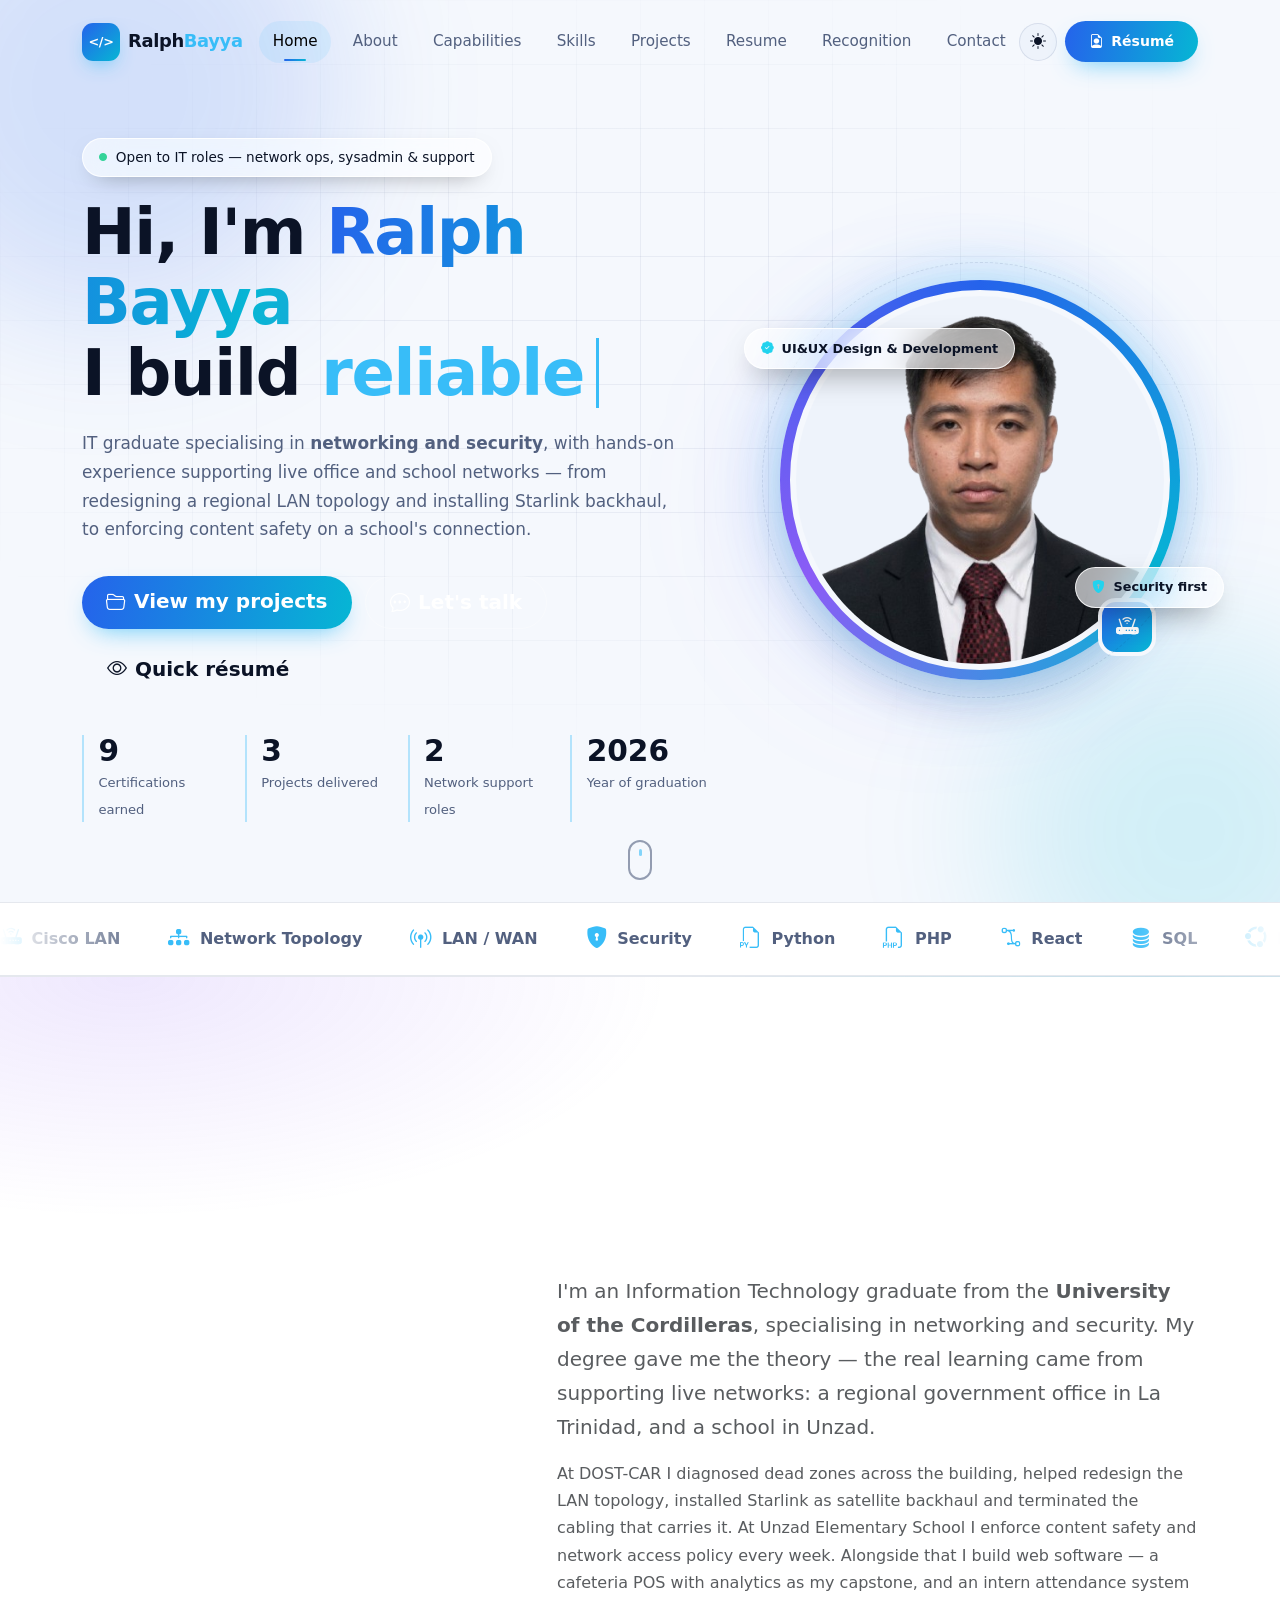
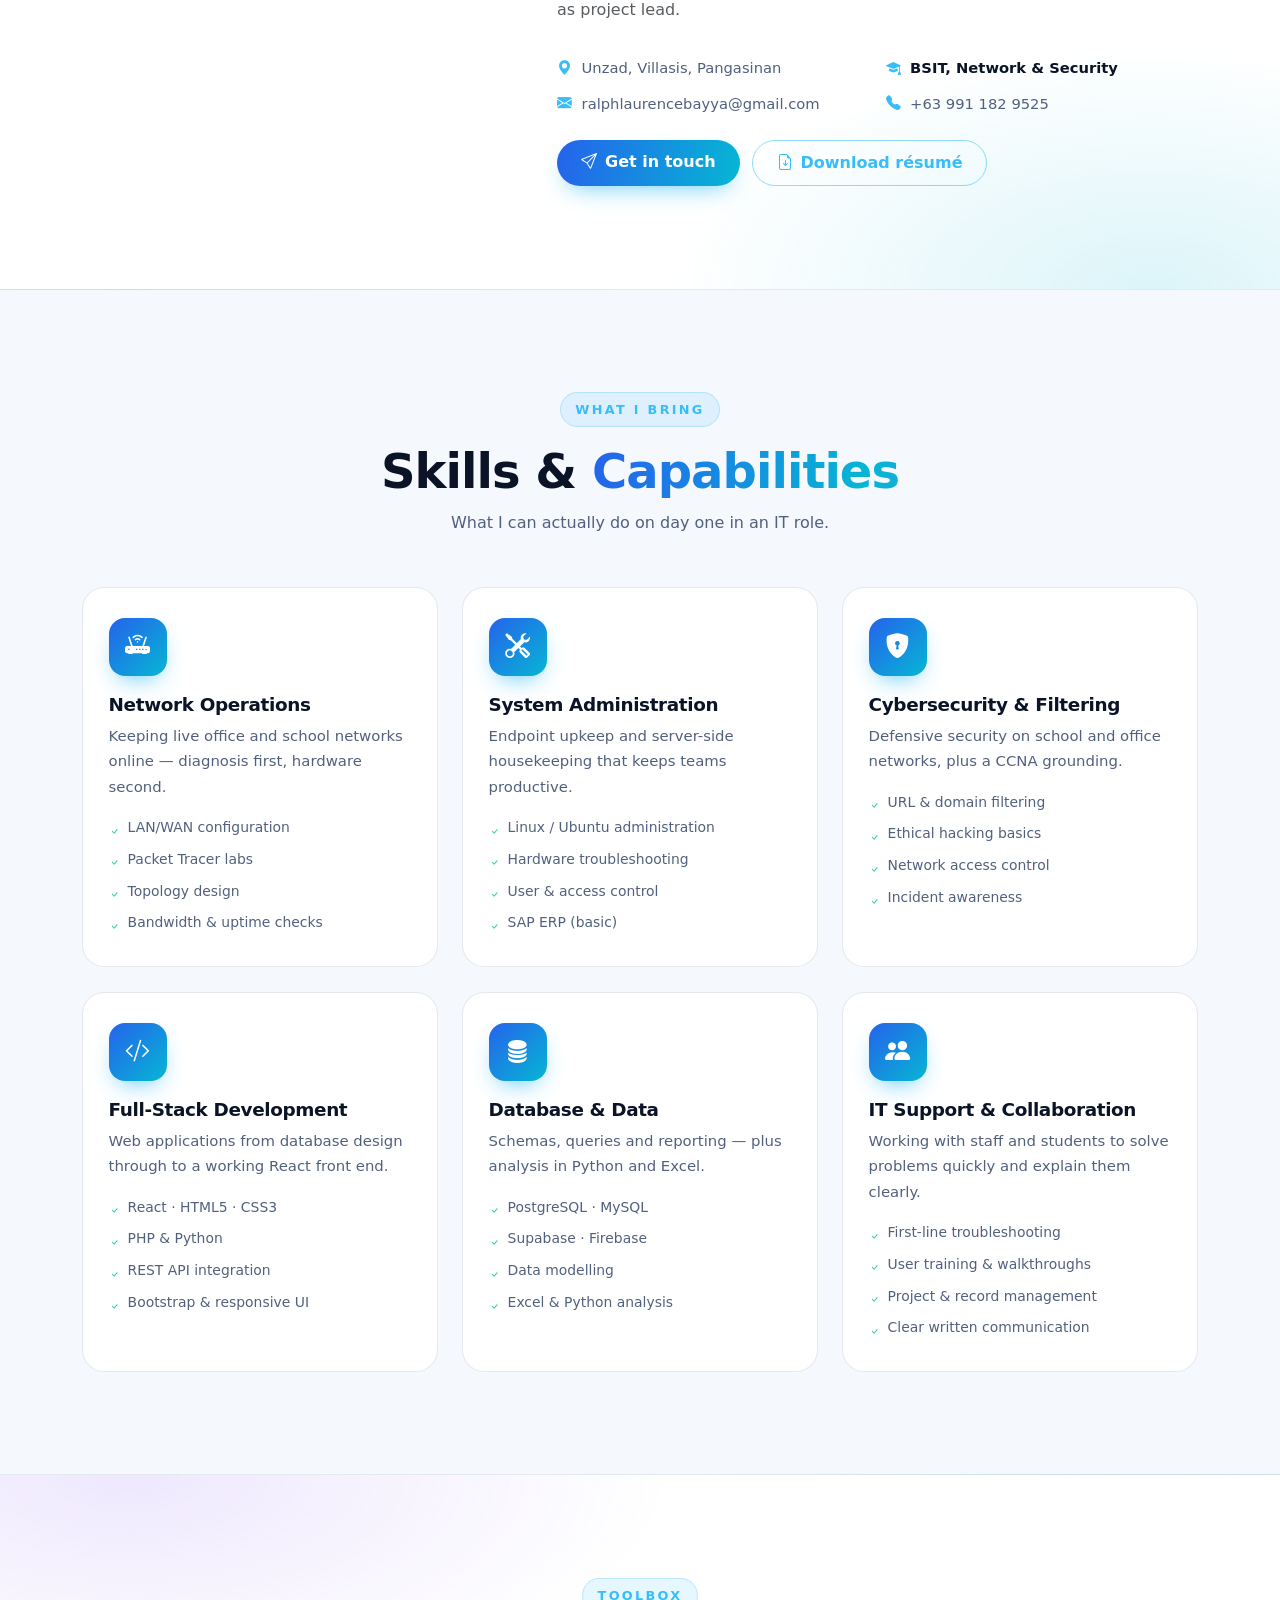
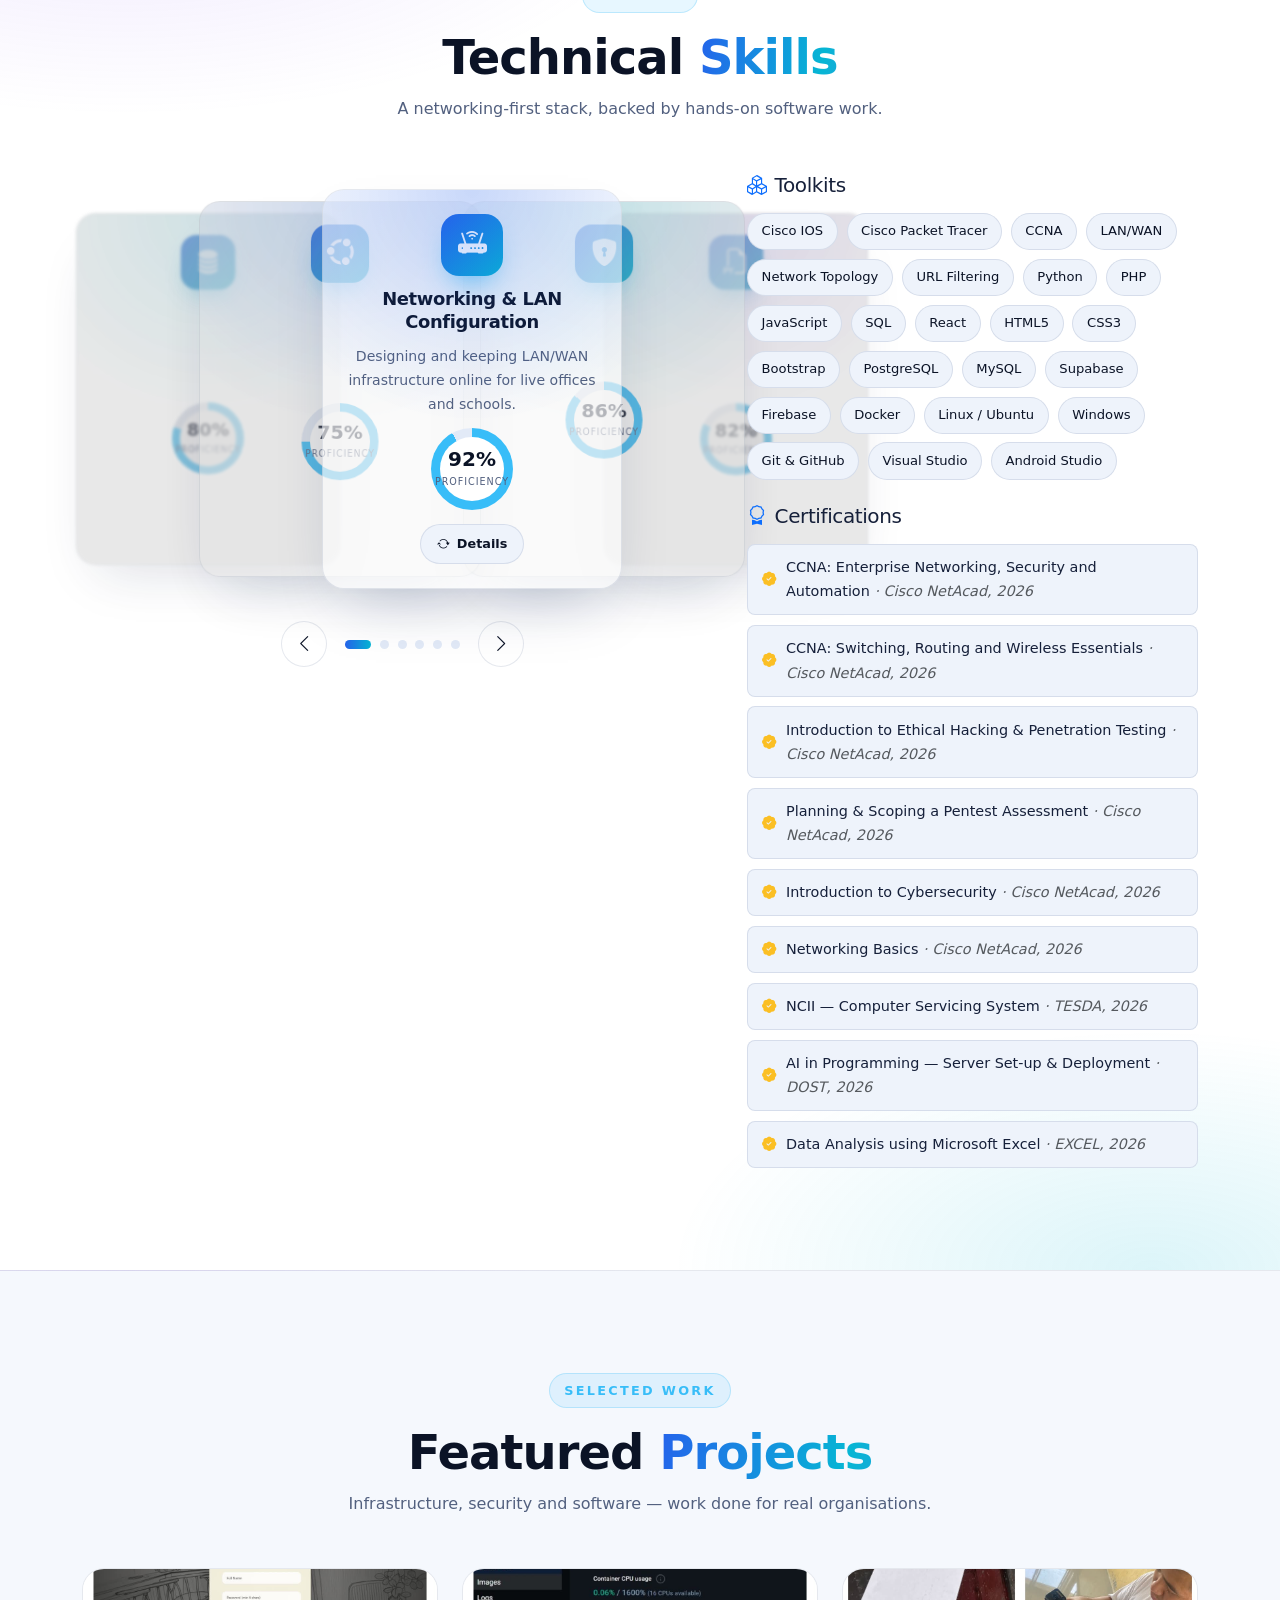
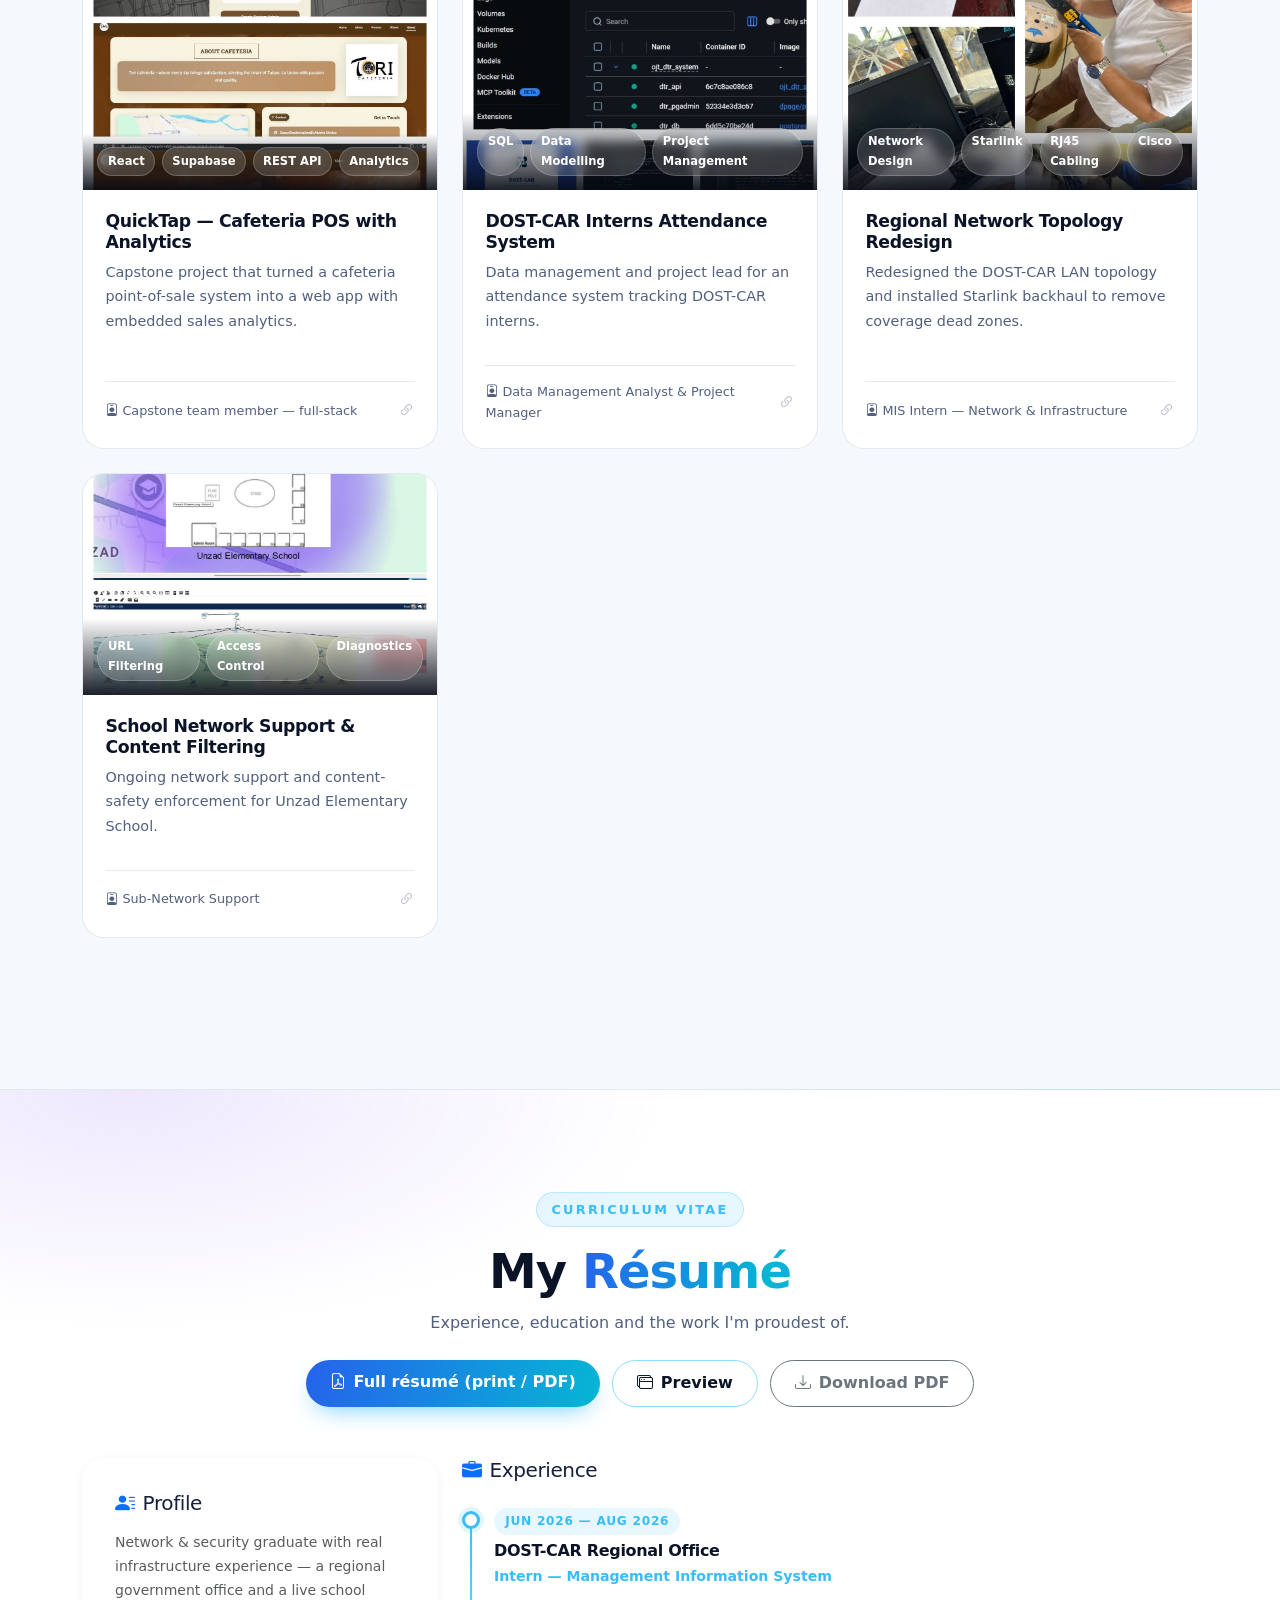
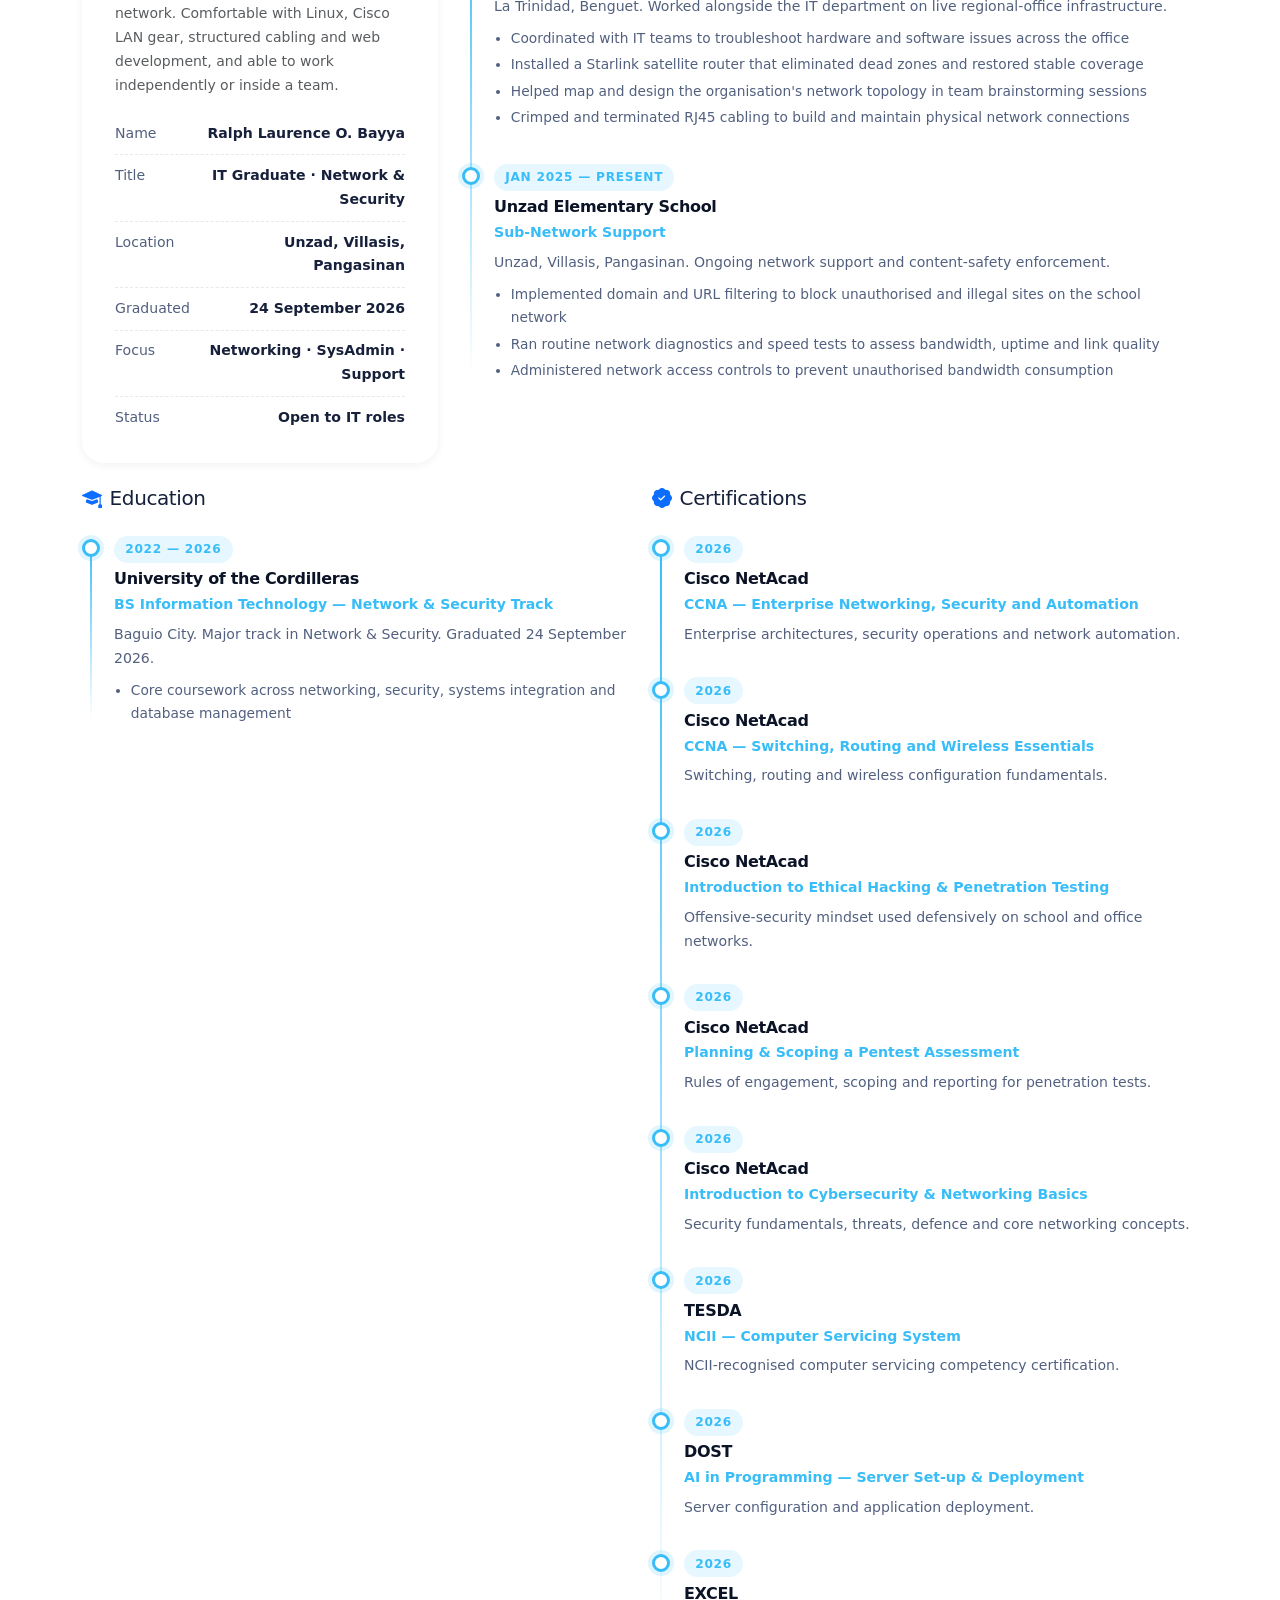
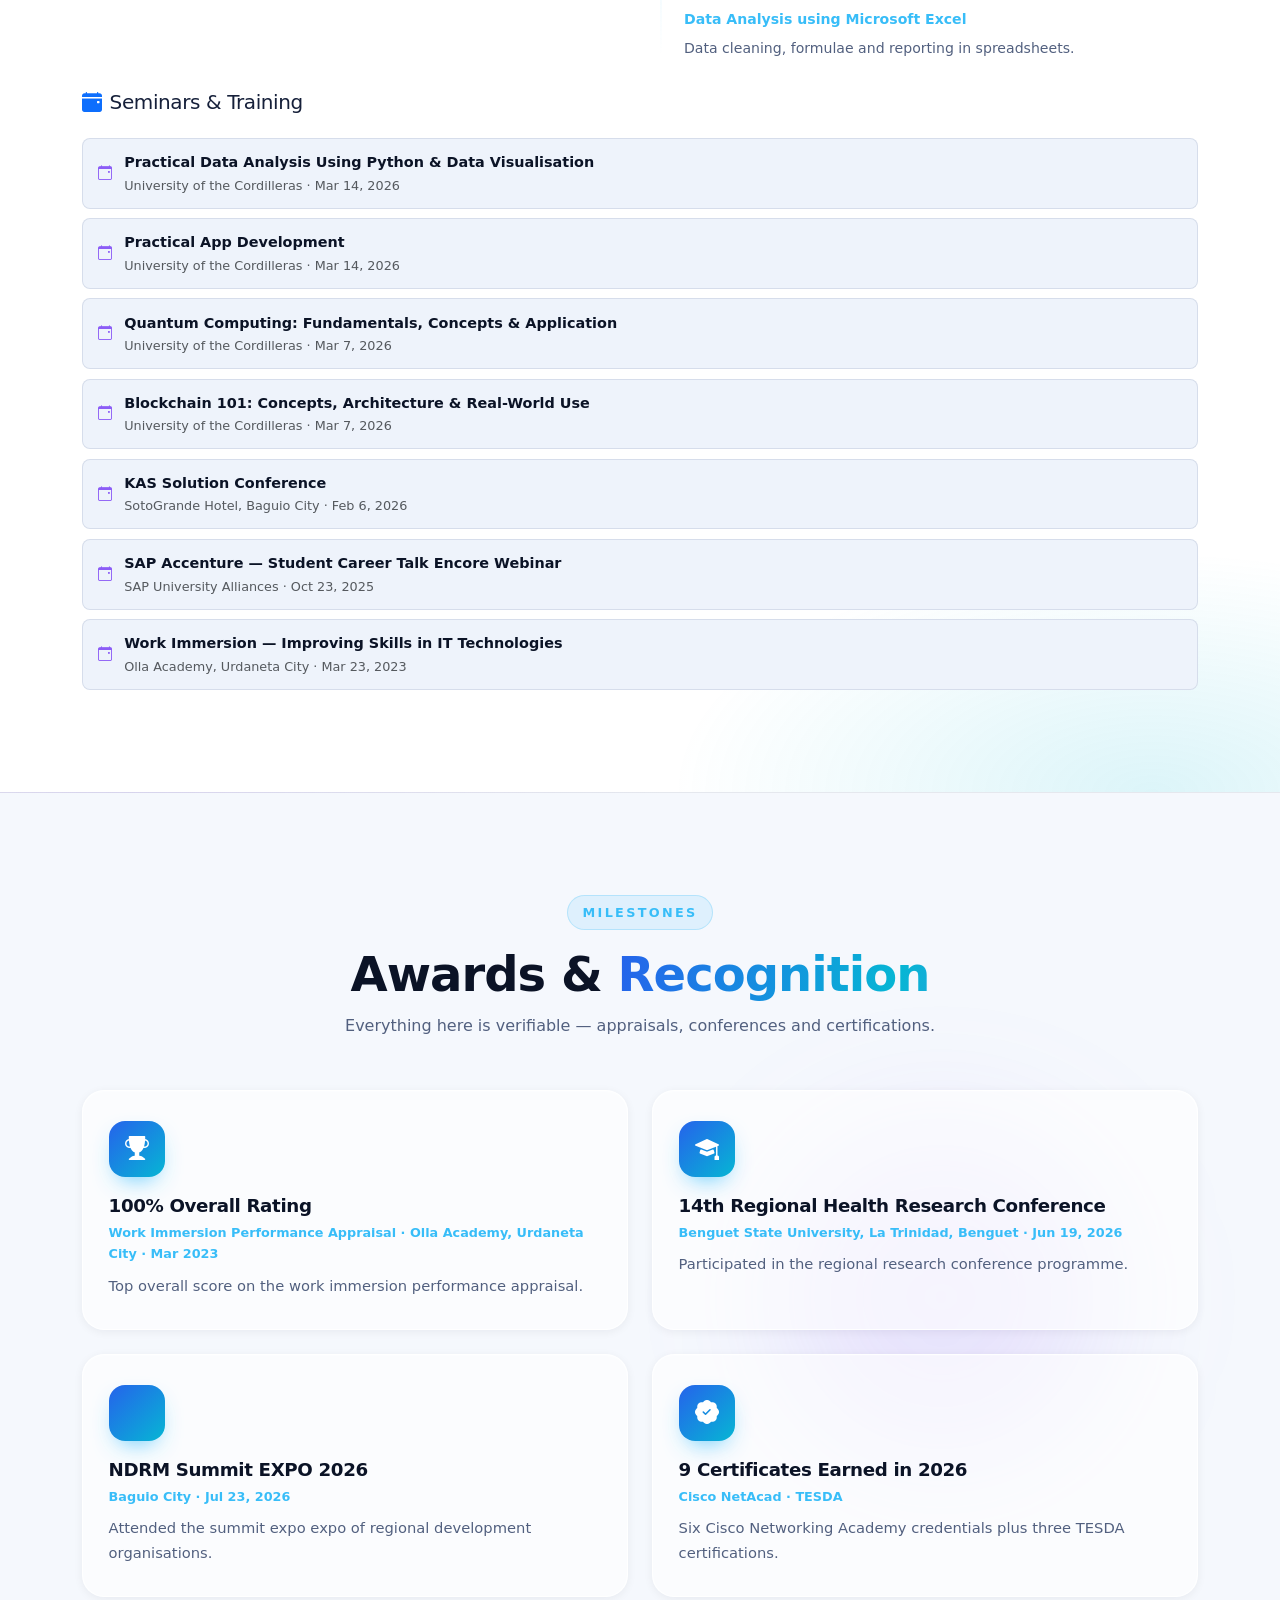
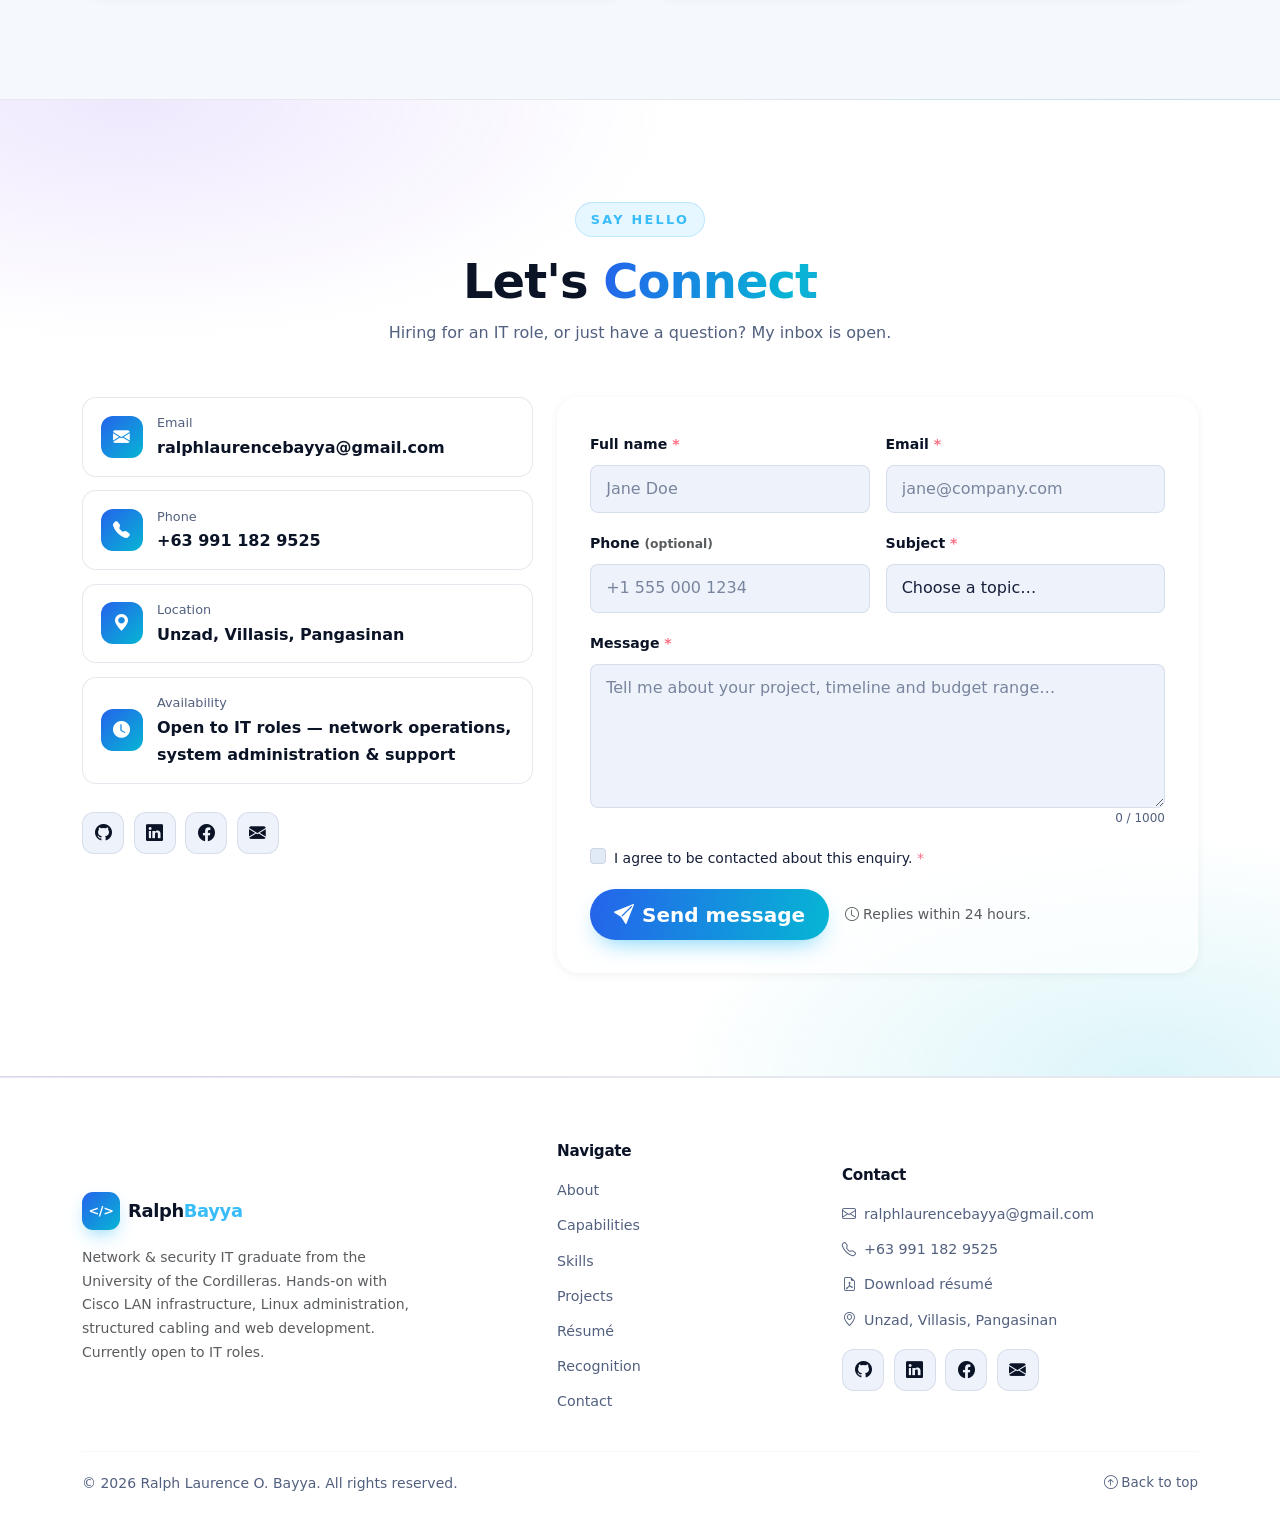
==== commit 88faa86a: "Update the rightful terms for the intro of my Portfolio" ====
--- a/index.html
+++ b/index.html
@@ -106,7 +106,7 @@
 
                         <h1 class="hero-title reveal">
                             Hi, I'm <span class="text-gradient">Ralph Bayya</span><br />
-                            I build <span class="typewriter" data-words='["reliable networks.","secure systems.","working software.","clean infrastructure."]' aria-label="reliable networks"></span>
+                            I build <span class="typewriter" data-words='["reliable networks.","secure systems.","live Web apps.","sustainable IT."]' aria-label="reliable networks"></span>
                         </h1>
 
                         <p class="hero-lead reveal">
@@ -292,15 +292,7 @@
                     <h2 class="section-title">Featured <span class="text-gradient">Projects</span></h2>
                     <p class="section-sub">Infrastructure, security and software — work done for real organisations.</p>
                 </div>
-
-                <div class="filter-bar reveal" role="tablist" aria-label="Project filters">
-                    <button class="filter-btn active" data-filter="all" role="tab" aria-selected="true">All</button>
-                    <button class="filter-btn" data-filter="network" role="tab" aria-selected="false">Networking</button>
-                    <button class="filter-btn" data-filter="security" role="tab" aria-selected="false">Security</button>
-                    <button class="filter-btn" data-filter="systems" role="tab" aria-selected="false">Systems</button>
-                    <button class="filter-btn" data-filter="web" role="tab" aria-selected="false">Web Apps</button>
-                </div>
-
+                
                 <div class="row g-4" id="projectsGrid"><!-- JS --></div>
 
                 <p class="text-center mt-5 reveal">
--- a/assets/css/style.css
+++ b/assets/css/style.css
@@ -1133,12 +1133,75 @@
     .fc-2 { right: -2%; }
     .scroll-hint { display: none; }
     .about-experience { margin-left: 0; }
+    .sk3d-root { min-width: 0; }
+}
+
+@media (max-width: 767.98px) {
+    :root { --section-pad: clamp(3.5rem, 9vw, 4.5rem); }
+    .section-head { margin-bottom: 2rem; }
+    .about-experience { margin-top: -1.5rem; }
+    .project-body { padding: 1.1rem 1.15rem 1.25rem; }
+    .resume-actions { align-items: stretch; }
+    .timeline { padding-left: 1.75rem; }
+    .timeline-item::before { left: -1.75rem; }
 }
 
 @media (max-width: 575.98px) {
+    :root {
+        --nav-height: 66px;
+        --section-pad: 3.5rem;
+    }
+
+    .navbar { padding: .75rem 0; }
+    .brand-mark { width: 34px; height: 34px; }
+    .brand-text { font-size: 1rem; }
+    .icon-btn { width: 36px; height: 36px; }
+    .navbar-toggler { padding: .25rem .4rem; }
+
+    .hero { padding: calc(var(--nav-height) + 1.75rem) 0 3.5rem; }
+    .hero-title { font-size: clamp(2rem, 8.5vw, 2.6rem); }
+    .hero-lead { font-size: 1rem; }
     .hero-actions .btn { width: 100%; justify-content: center; }
-    .hero-stats { grid-template-columns: repeat(2, 1fr); }
+    .badge-eyebrow {
+        max-width: 100%;
+        align-items: flex-start;
+        border-radius: var(--radius);
+        font-size: .78rem;
+        padding: .5rem .75rem;
+    }
+    .badge-eyebrow .pulse-dot { margin-top: .45rem; flex: none; }
+    .fc-1 { left: 0; }
+    .fc-2 { right: 0; }
+    .floating-card {
+        max-width: 82%;
+        font-size: .7rem;
+        padding: .45rem .7rem;
+        white-space: normal;
+    }
+
+    .section-title { font-size: clamp(1.75rem, 7vw, 2.25rem); }
+    .section-sub { font-size: .92rem; }
+    .filter-bar { gap: .45rem; margin-bottom: 1.75rem; }
+    .filter-btn { padding: .42rem .85rem; font-size: .8rem; }
+    .project-tags { flex-wrap: wrap; }
+    .project-tag { font-size: .67rem; }
+    .project-body { padding: 1rem; }
+    .project-meta { align-items: flex-start; flex-wrap: wrap; }
+    .resume-actions { flex-direction: column; }
+    .resume-actions .btn { width: 100%; }
+    .resume-facts li { gap: .6rem; font-size: .82rem; }
+    .contact-list li { gap: .7rem; padding: .75rem; }
+    .contact-list .cv { overflow-wrap: anywhere; }
+    .seminar-list li { align-items: flex-start; padding: .65rem .75rem; }
+    .back-to-top { right: 14px; bottom: 14px; }
+
+    .hero-stats { grid-template-columns: repeat(2, 1fr); gap: .9rem; }
+    .hero-stats strong { font-size: 1.55rem; }
     .footer-bottom { justify-content: center; text-align: center; }
+}
+
+@media (hover: none) and (pointer: coarse) {
+    .project-overlay { opacity: 1; }
 }
 
 /* ---------- 18. PRINT ---------- */
--- a/assets/css/carousel.css
+++ b/assets/css/carousel.css
@@ -290,14 +290,41 @@
     background: linear-gradient(90deg, var(--grad-a), var(--grad-b));
 }
 
+@media (max-width: 991.98px) {
+    .sk3d-shell {
+        --sk3d-card-w: min(280px, calc(100vw - 3rem));
+        width: 100%;
+        overflow: hidden;
+    }
+    .sk3d-stage { width: 100%; }
+}
+
 @media (max-width: 575.98px) {
-    .sk3d-shell { --sk3d-card-w: 230px; --sk3d-card-h: 380px; }
-    .sk3d-stage { width: calc(var(--sk3d-card-w) * 2.4); }
+    .sk3d-shell {
+        --sk3d-card-w: min(230px, calc(100vw - 2.5rem));
+        --sk3d-card-h: 370px;
+        width: 100%;
+        overflow: hidden;
+        padding-top: .5rem;
+    }
+    .sk3d-stage { width: 100%; }
+    .sk3d-face { padding: 1.25rem 1.1rem; }
+    .sk3d-front { gap: .55rem; }
     .sk3d-icon { width: 52px; height: 52px; font-size: 1.5rem; border-radius: 15px; }
     .sk3d-ring { width: 70px; height: 70px; }
     .sk3d-ring-value { font-size: 1.05rem; }
     .sk3d-title { font-size: 1rem; }
     .sk3d-blurb { font-size: .82rem; -webkit-line-clamp: 3; }
+    .sk3d-controls { gap: .65rem; margin-top: 1.25rem; }
+    .sk3d-btn { width: 42px; height: 42px; }
+    .sk3d-dots { gap: .4rem; }
+    .sk3d-dot { width: 8px; height: 8px; }
+    .sk3d-dot.active { width: 22px; }
+}
+
+@media (max-width: 359.98px) {
+    .sk3d-shell { --sk3d-card-w: min(210px, calc(100vw - 2rem)); --sk3d-card-h: 350px; }
+    .sk3d-face { padding: 1rem; }
 }
 
 /* ---------- Reduced motion / no-JS fallback ----------
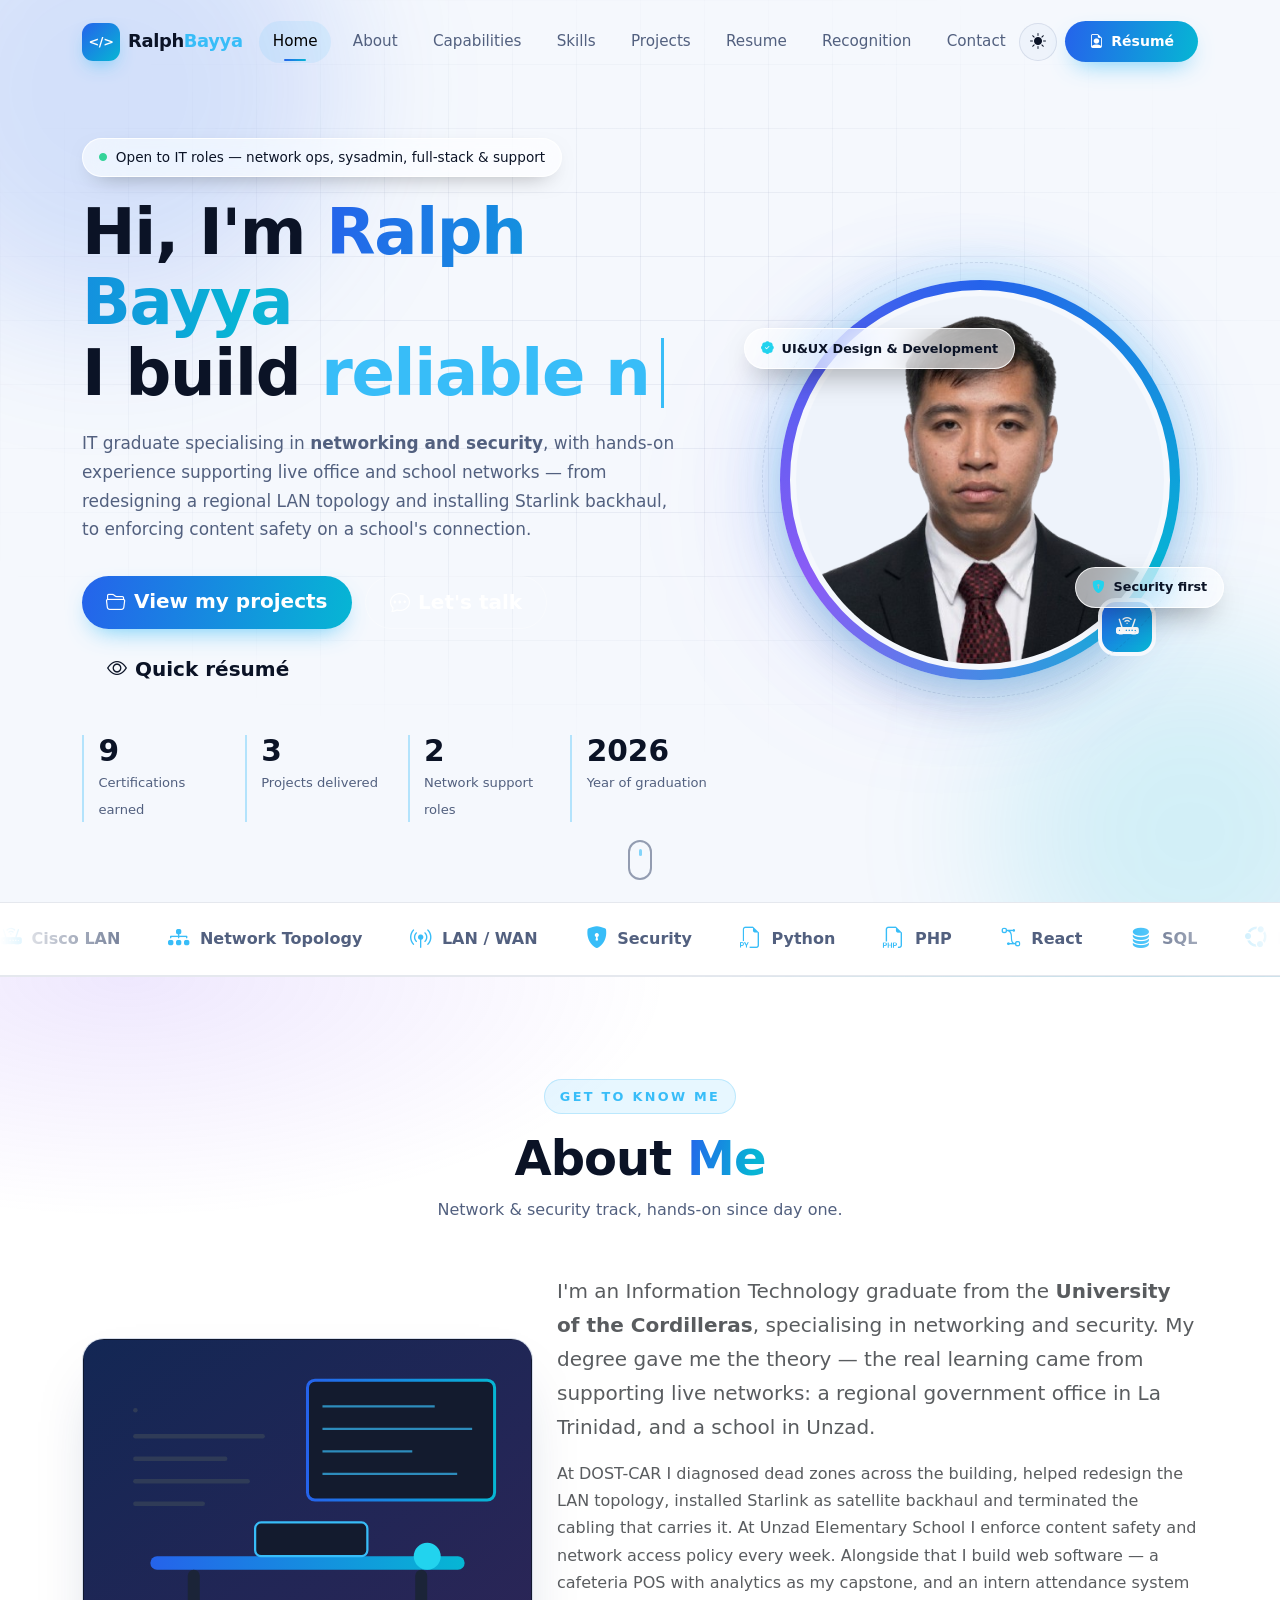
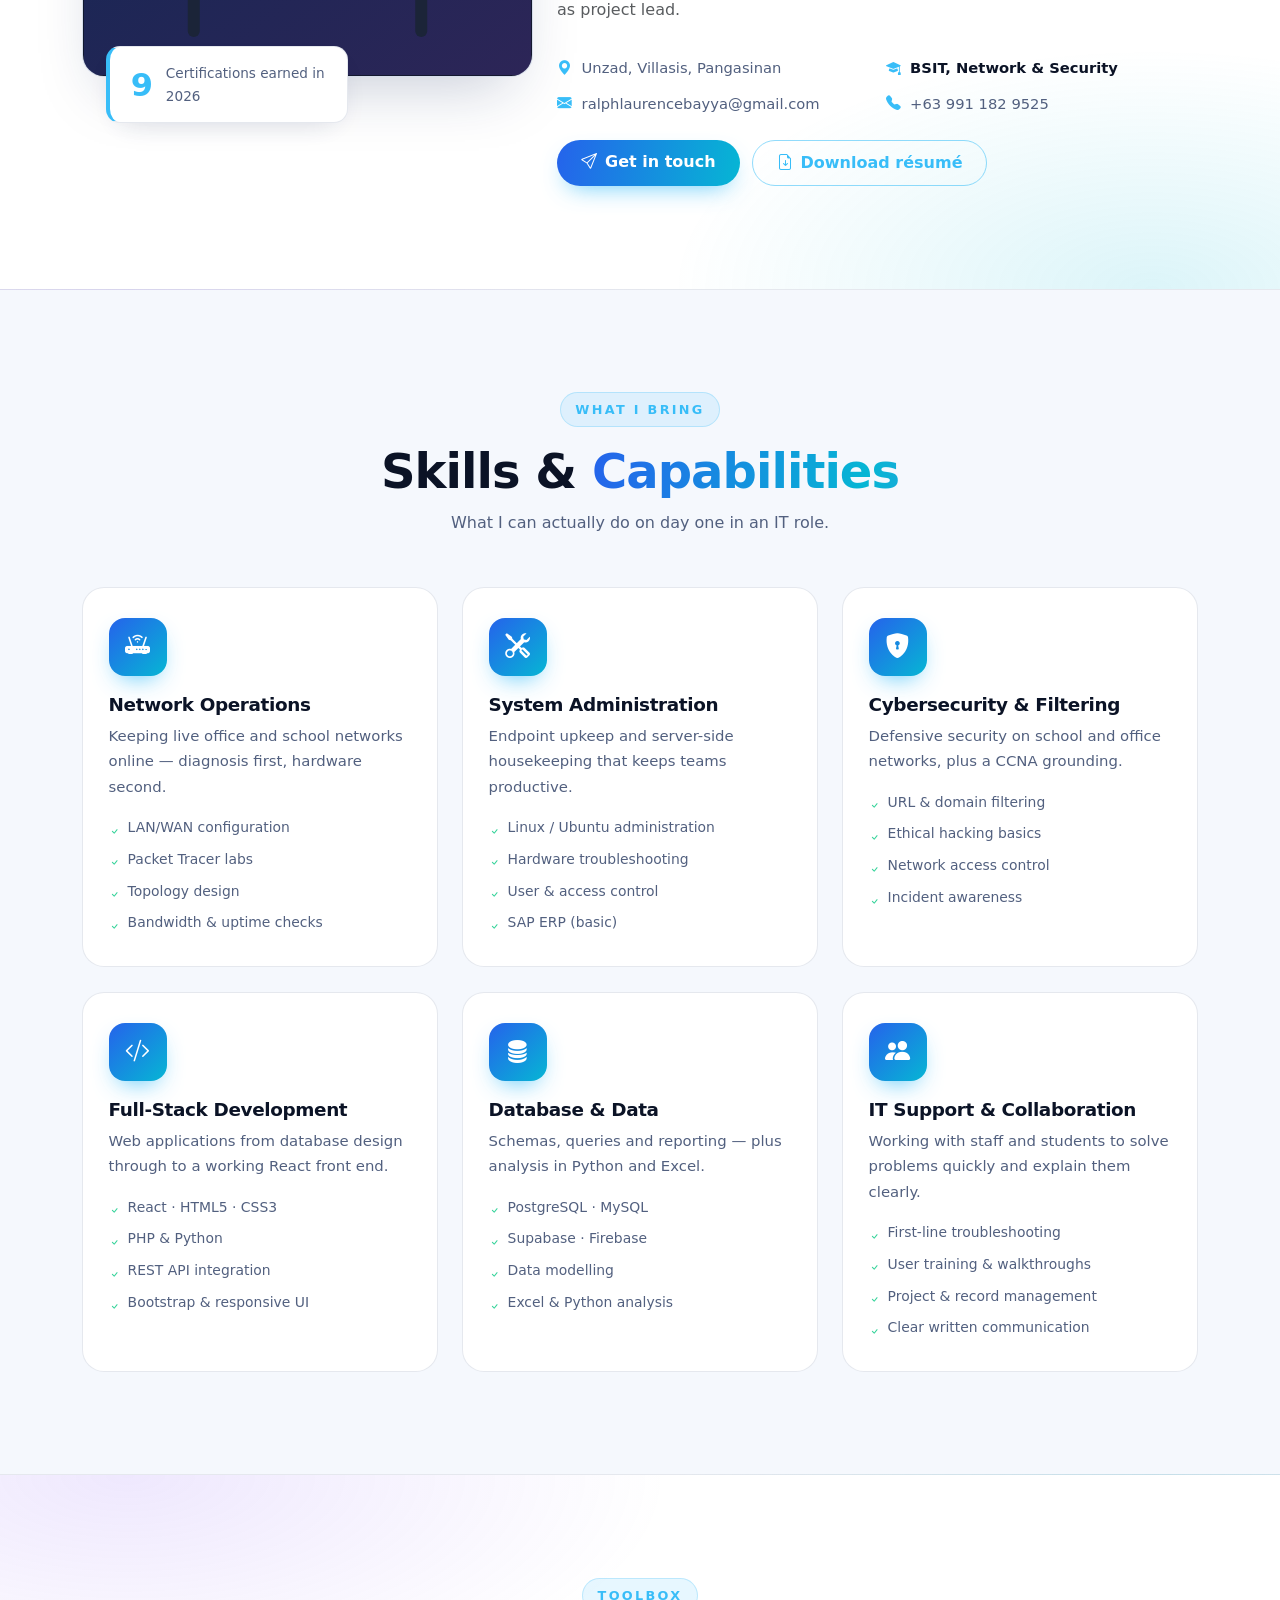
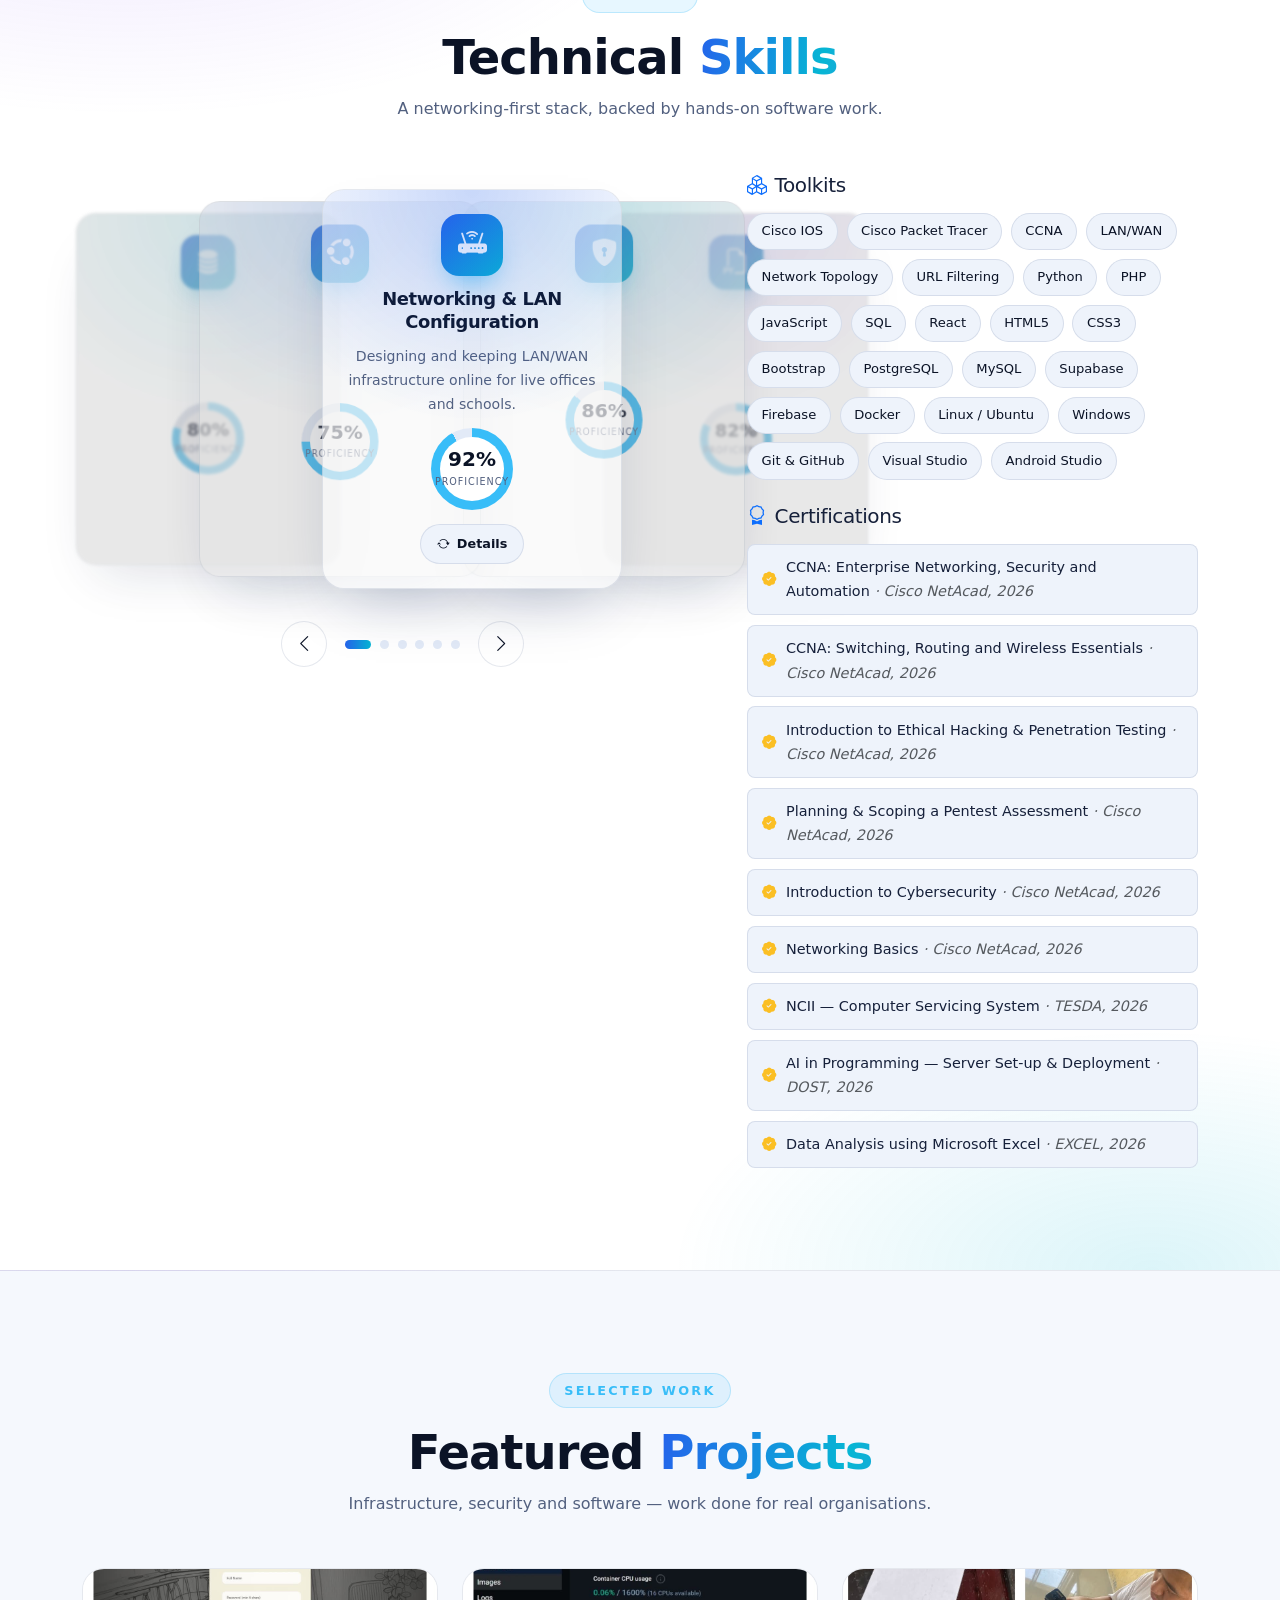
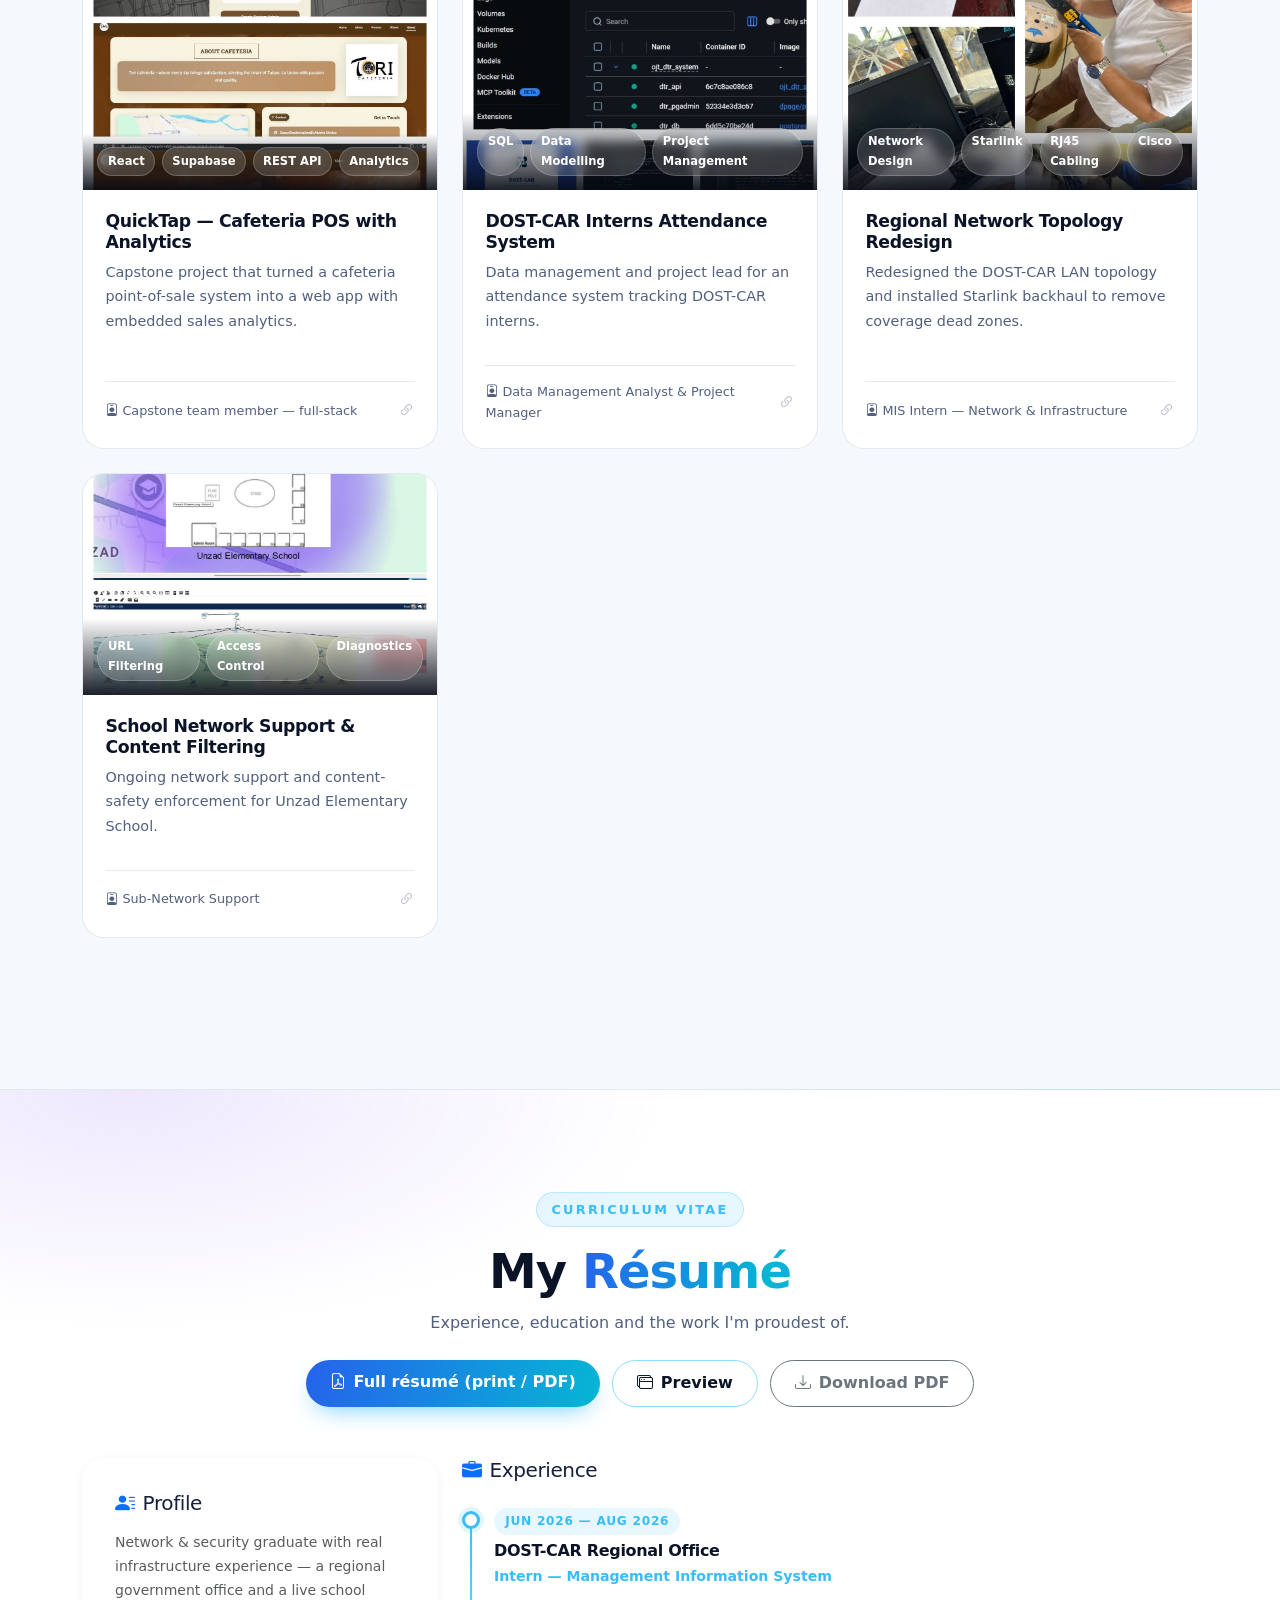
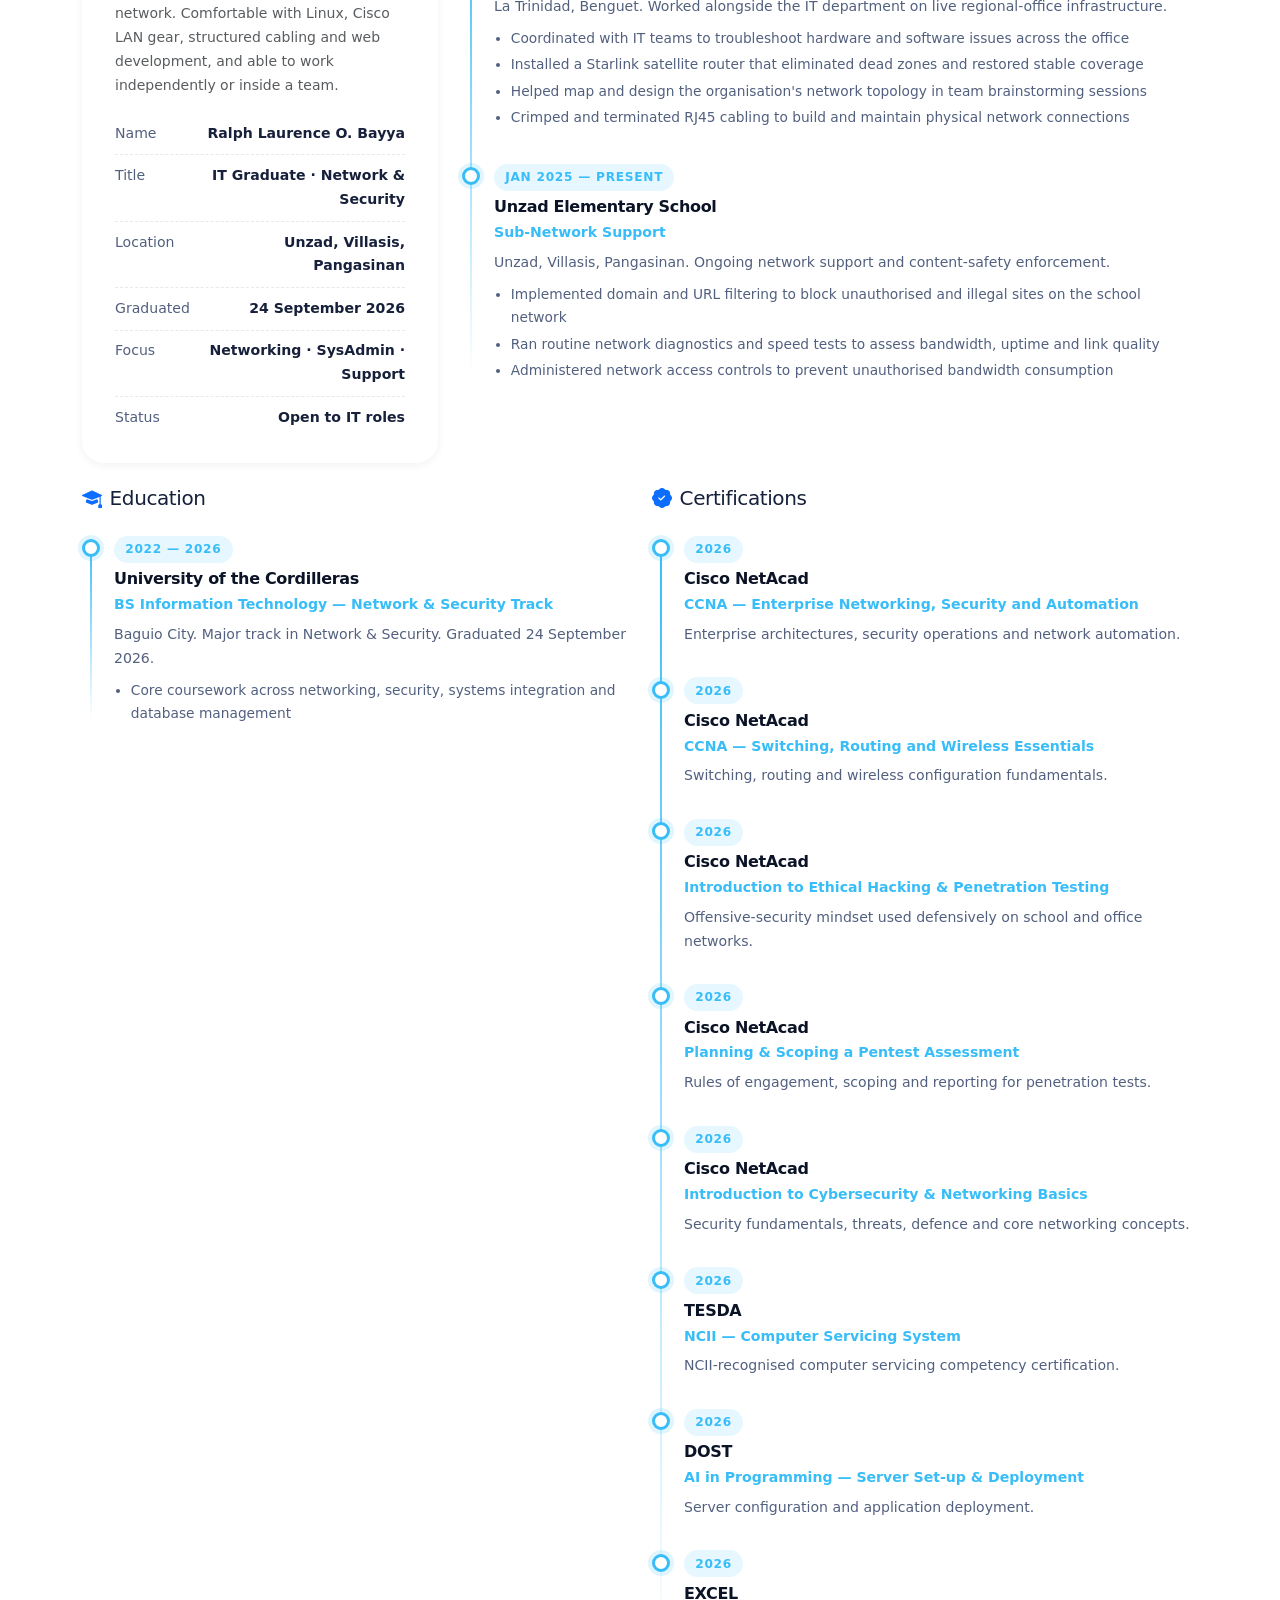
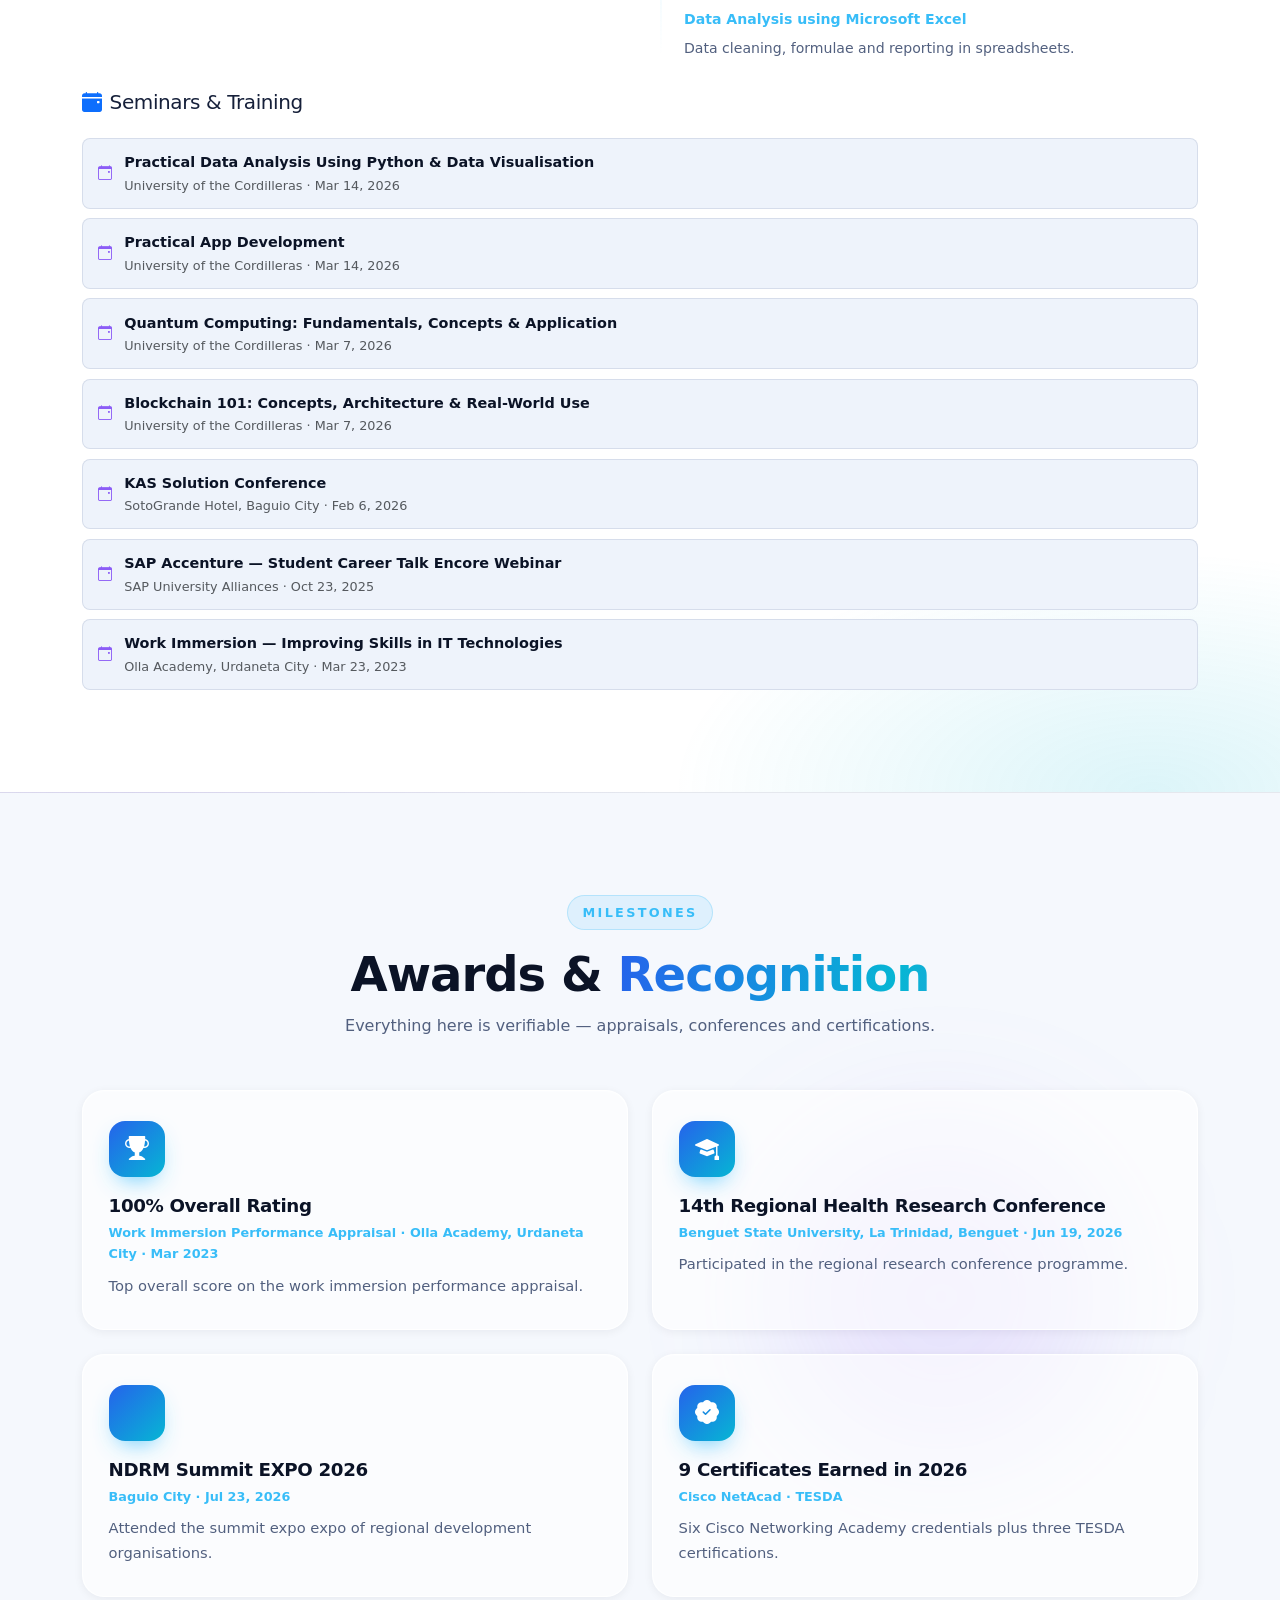
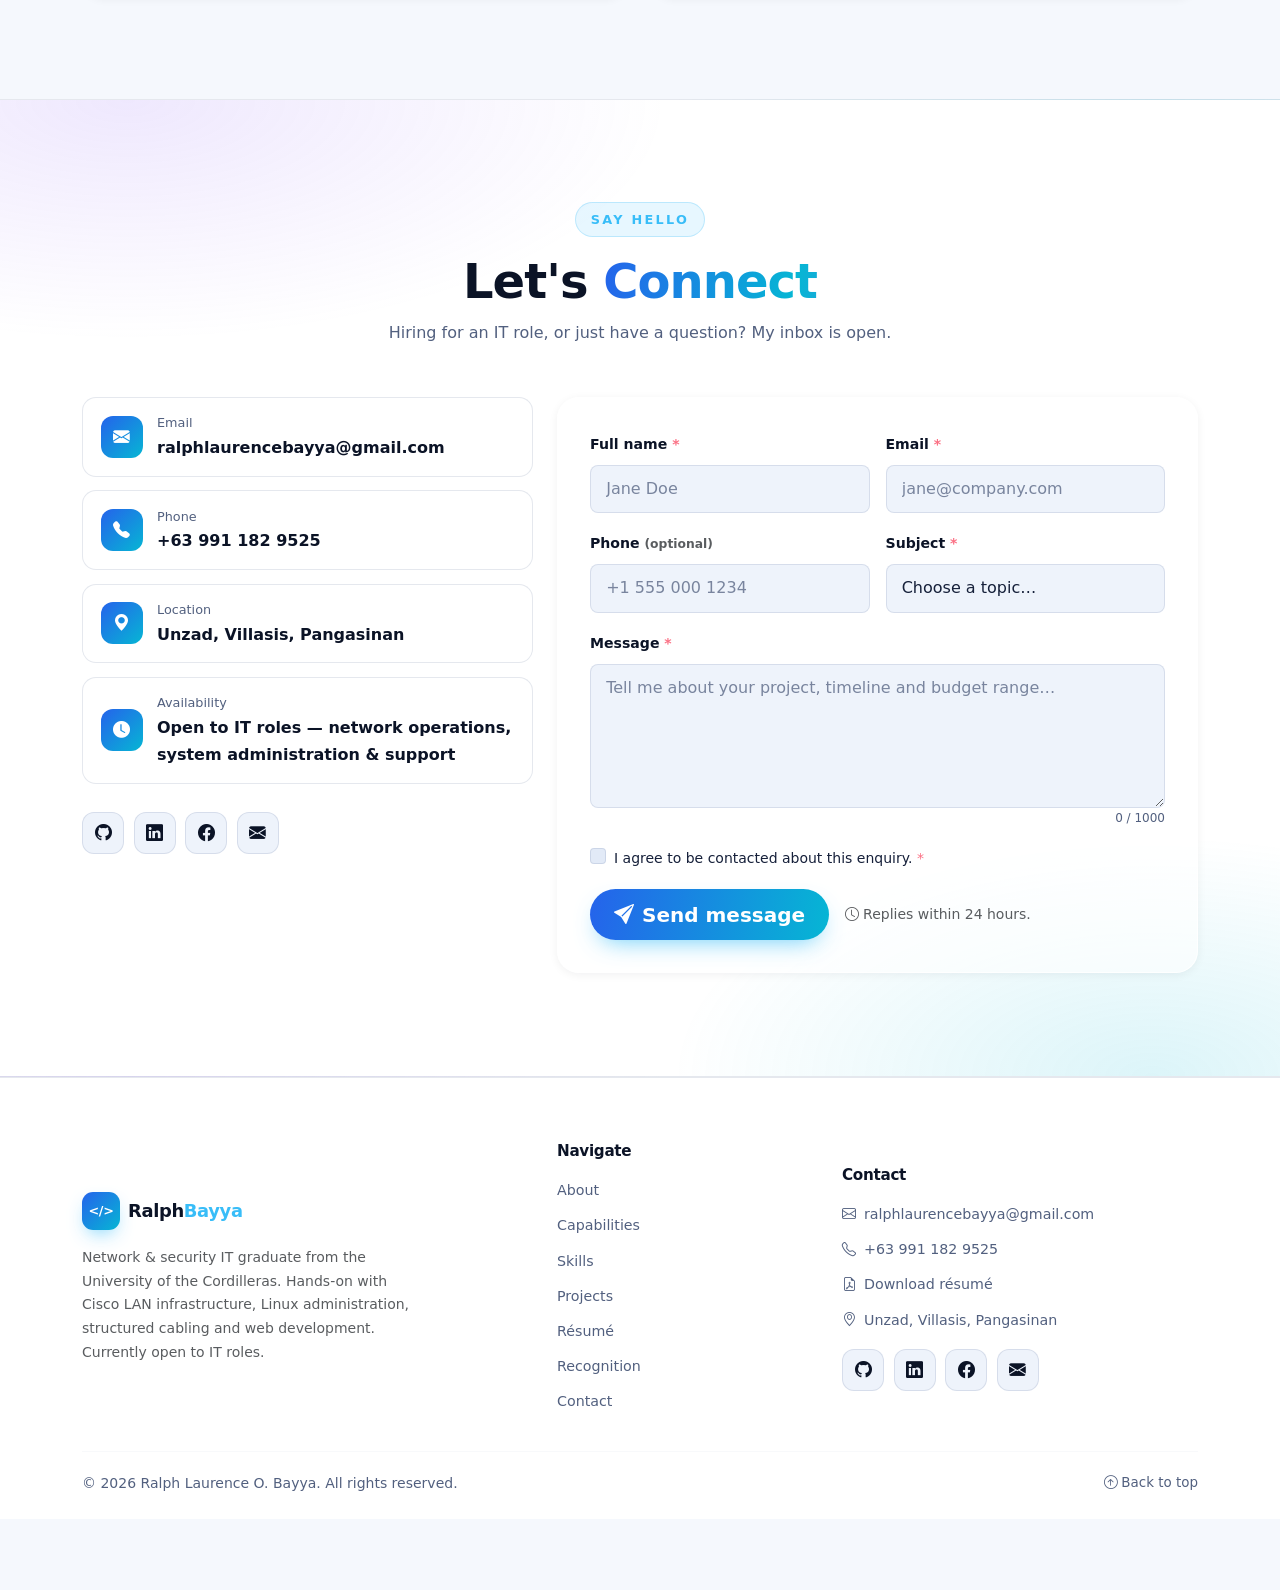
==== commit db32c9a7: "Update the IT roles" ====
--- a/index.html
+++ b/index.html
@@ -101,7 +101,7 @@
                 <div class="row align-items-center g-5">
                     <div class="col-lg-7">
                         <span class="badge-eyebrow reveal">
-                            <i class="bi bi-circle-fill pulse-dot"></i> Open to IT roles — network ops, sysadmin &amp; support
+                            <i class="bi bi-circle-fill pulse-dot"></i> Open to IT roles — network ops, sysadmin, full-stack &amp; support
                         </span>
 
                         <h1 class="hero-title reveal">
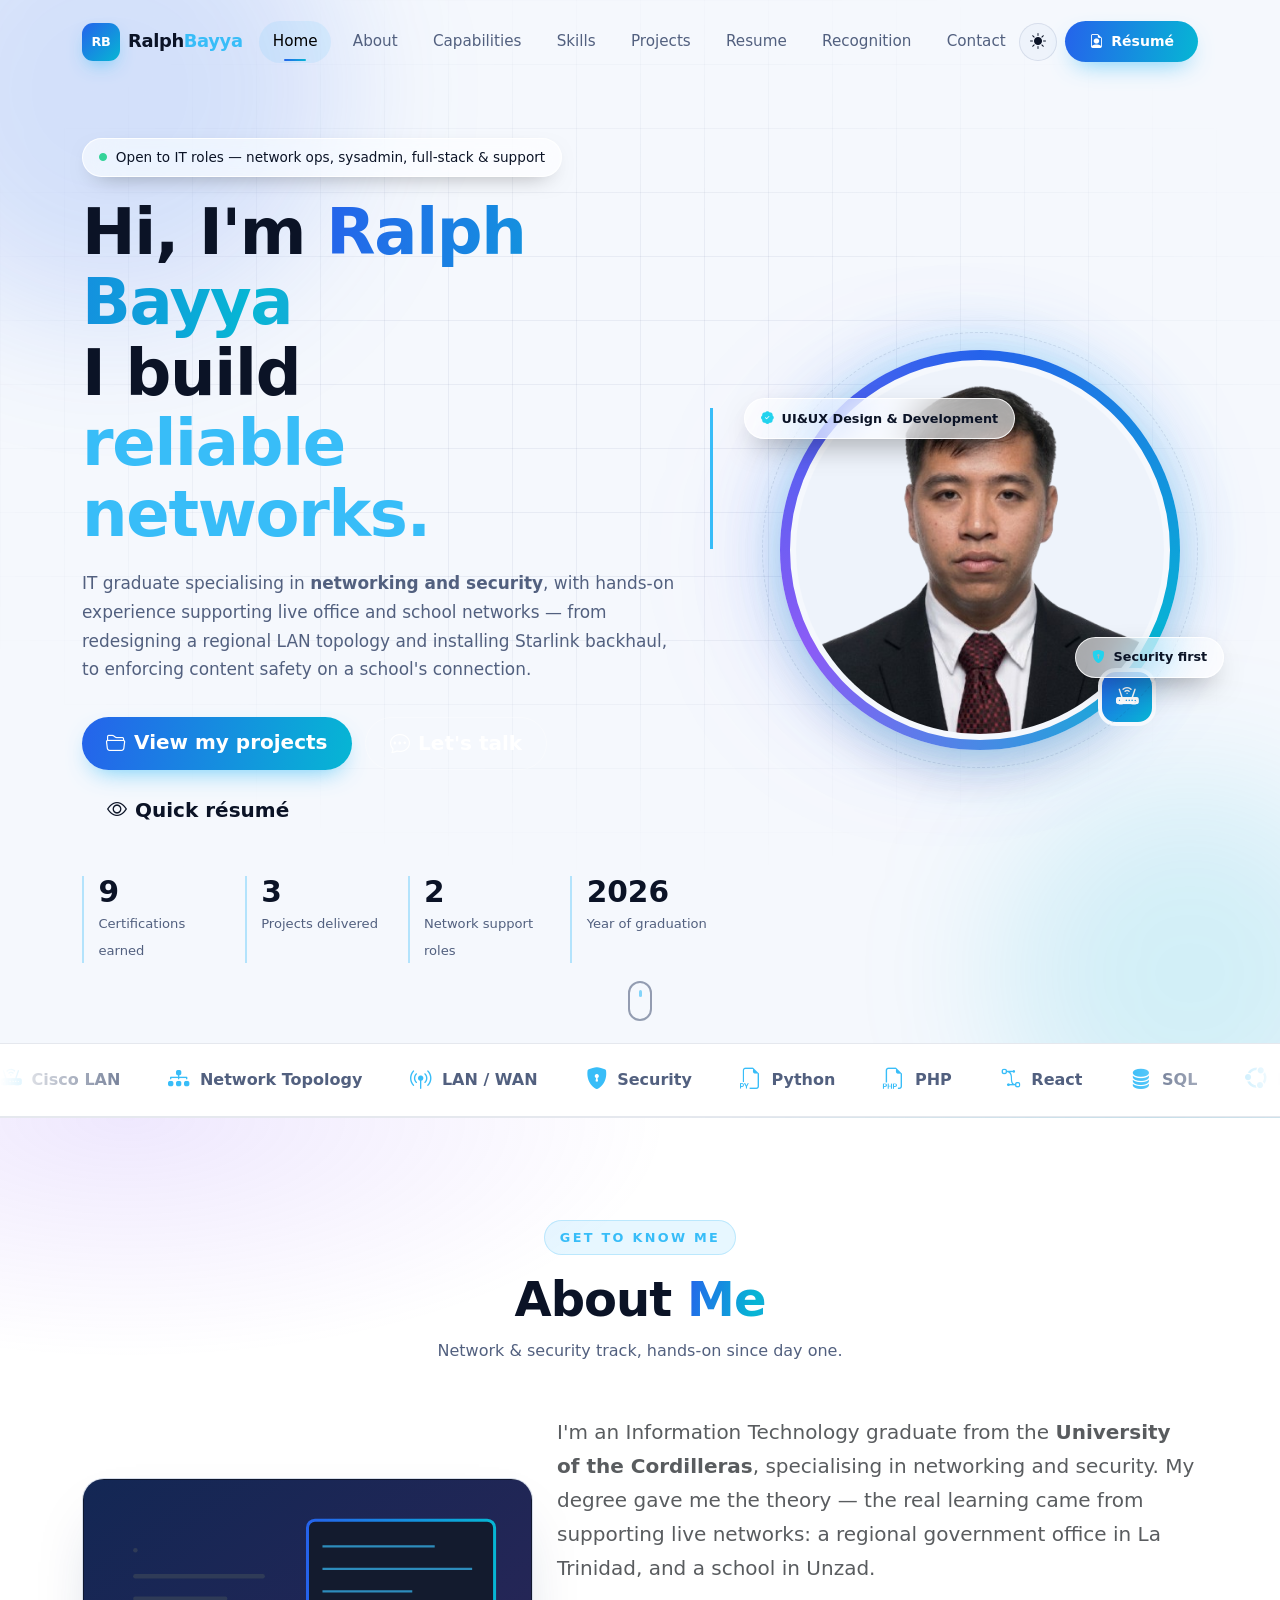
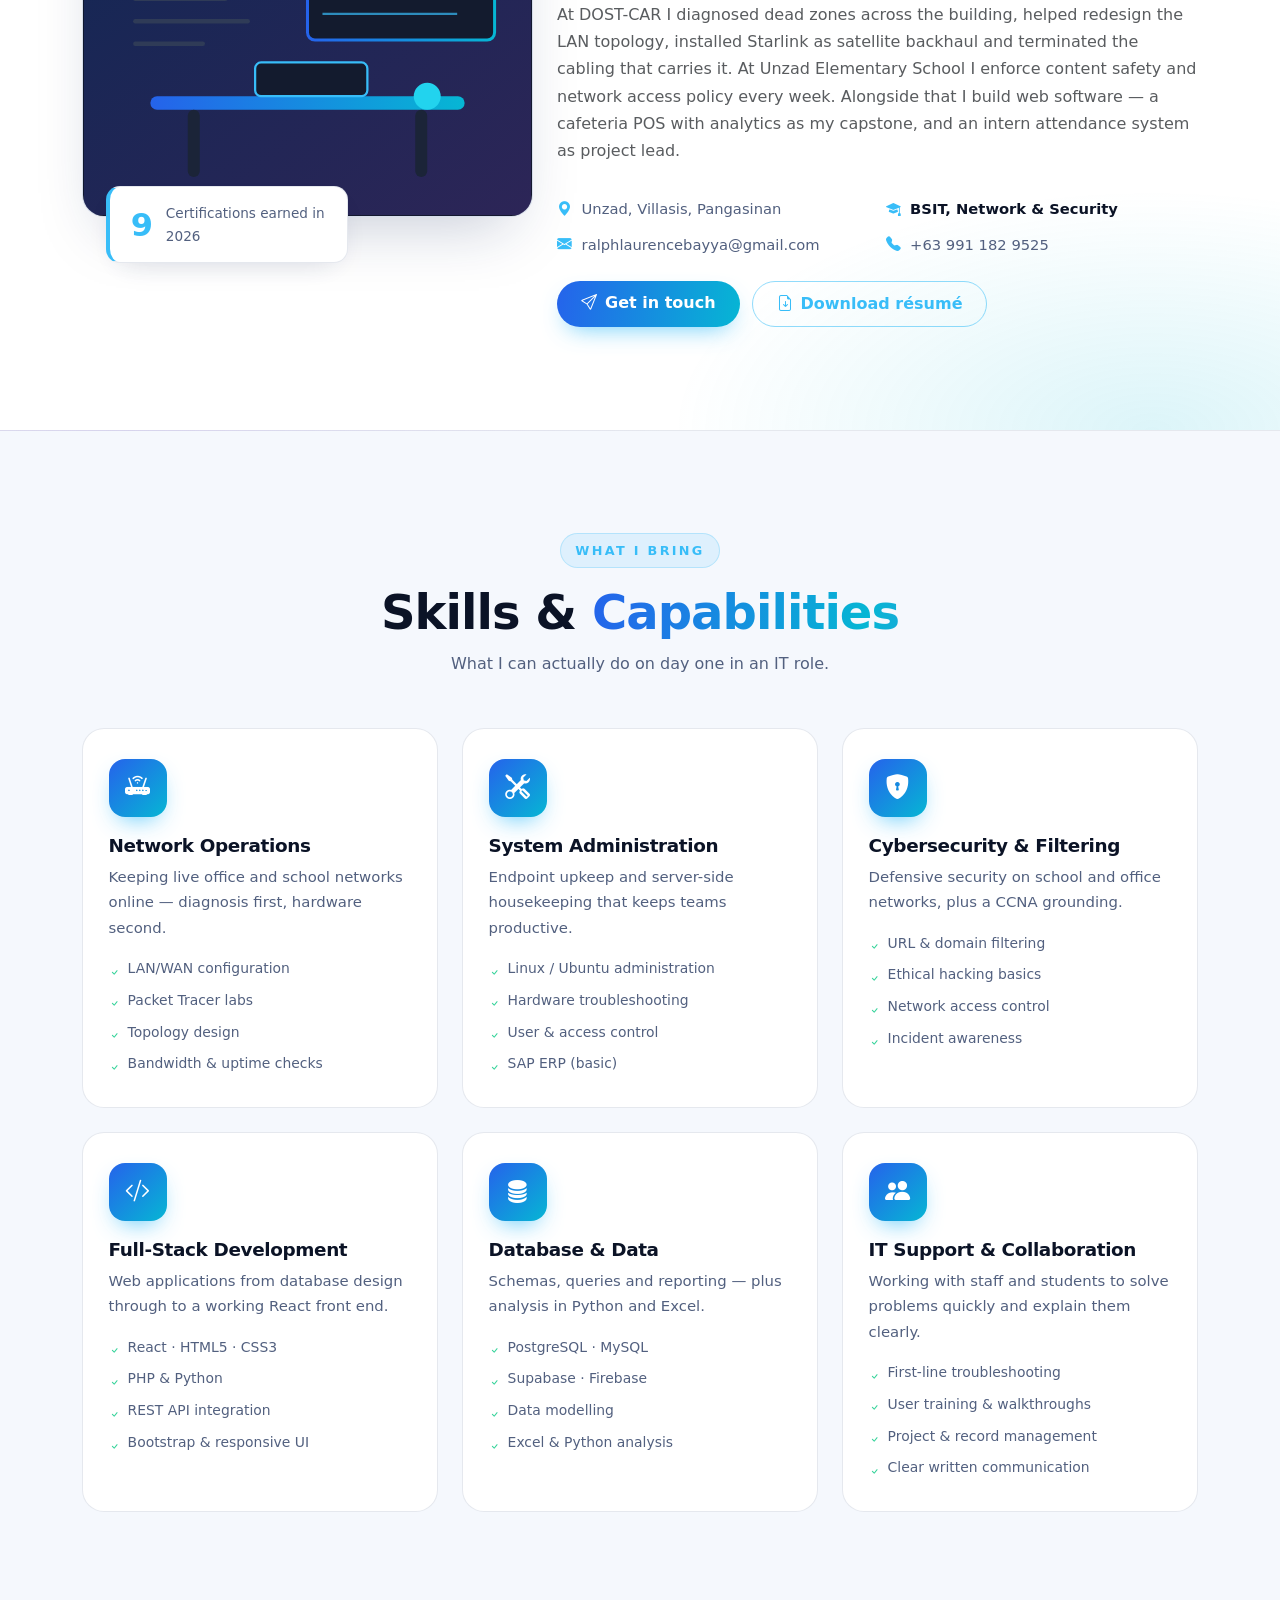
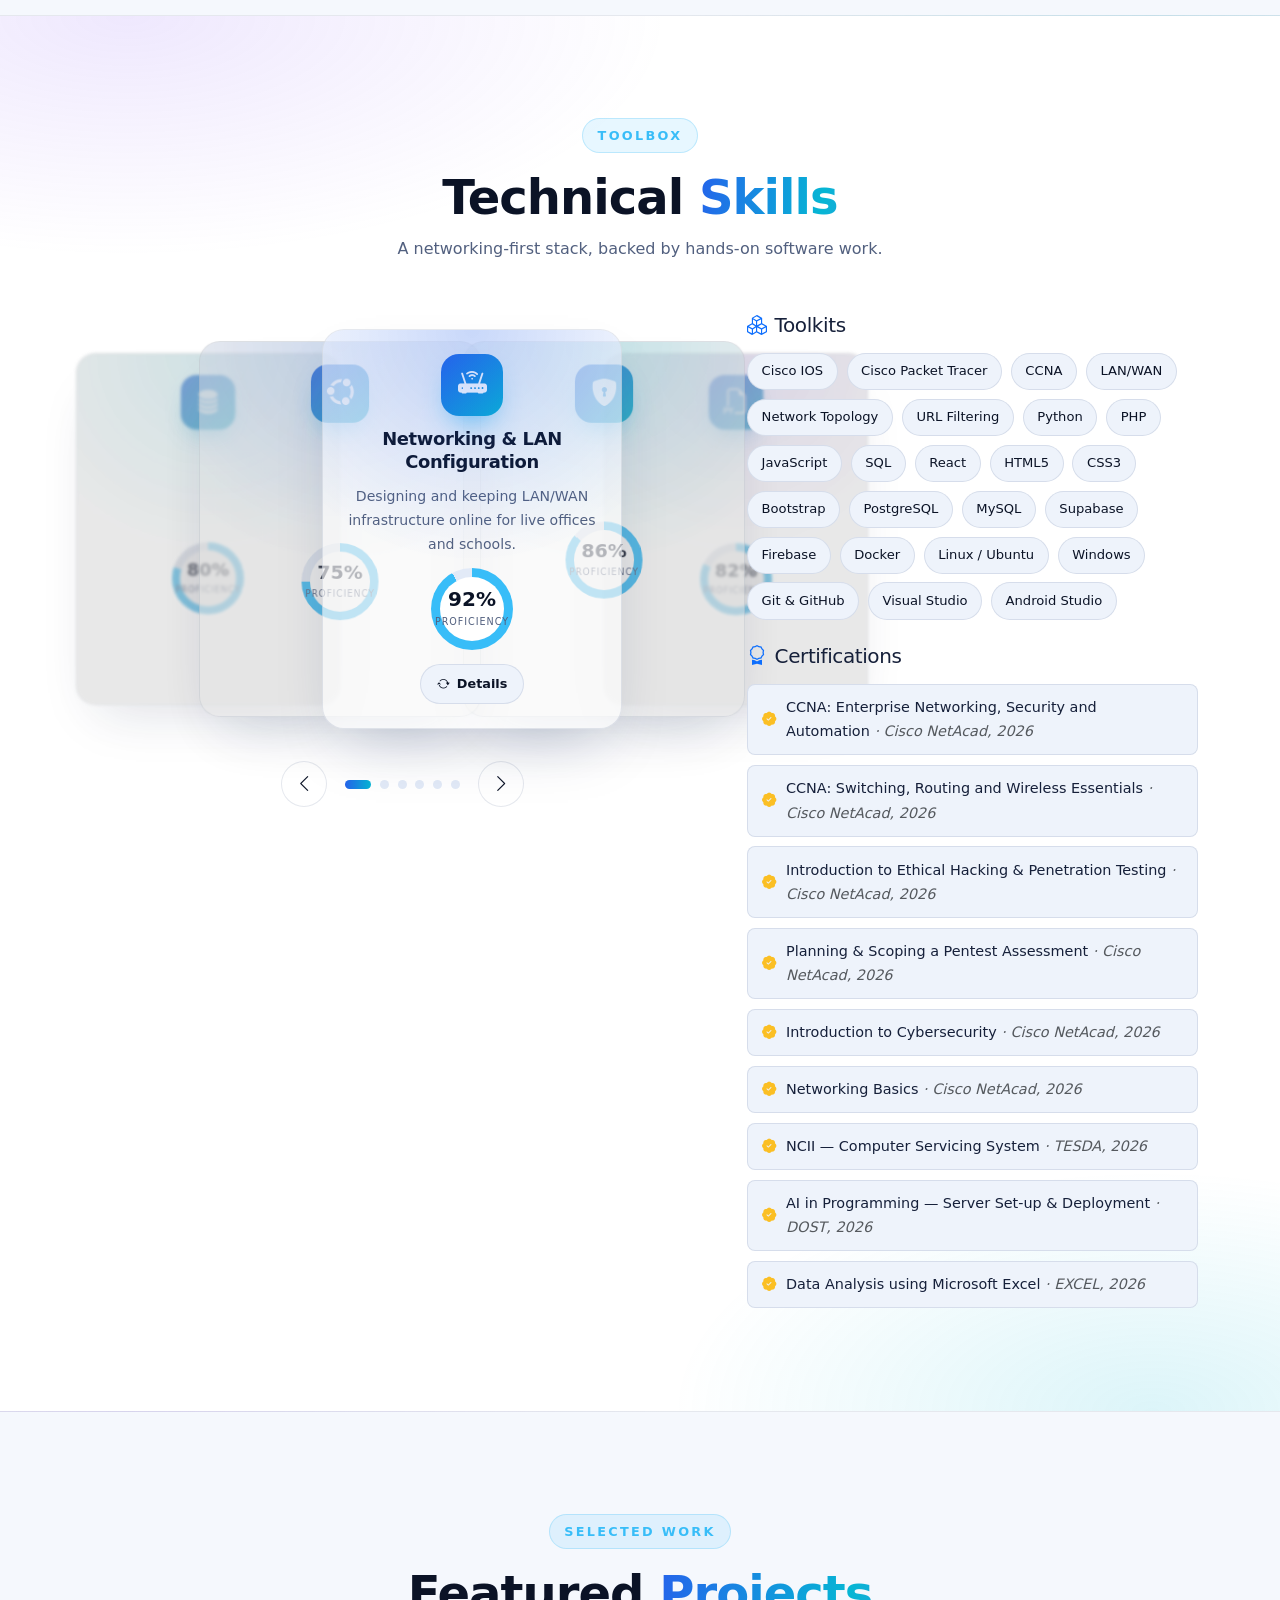
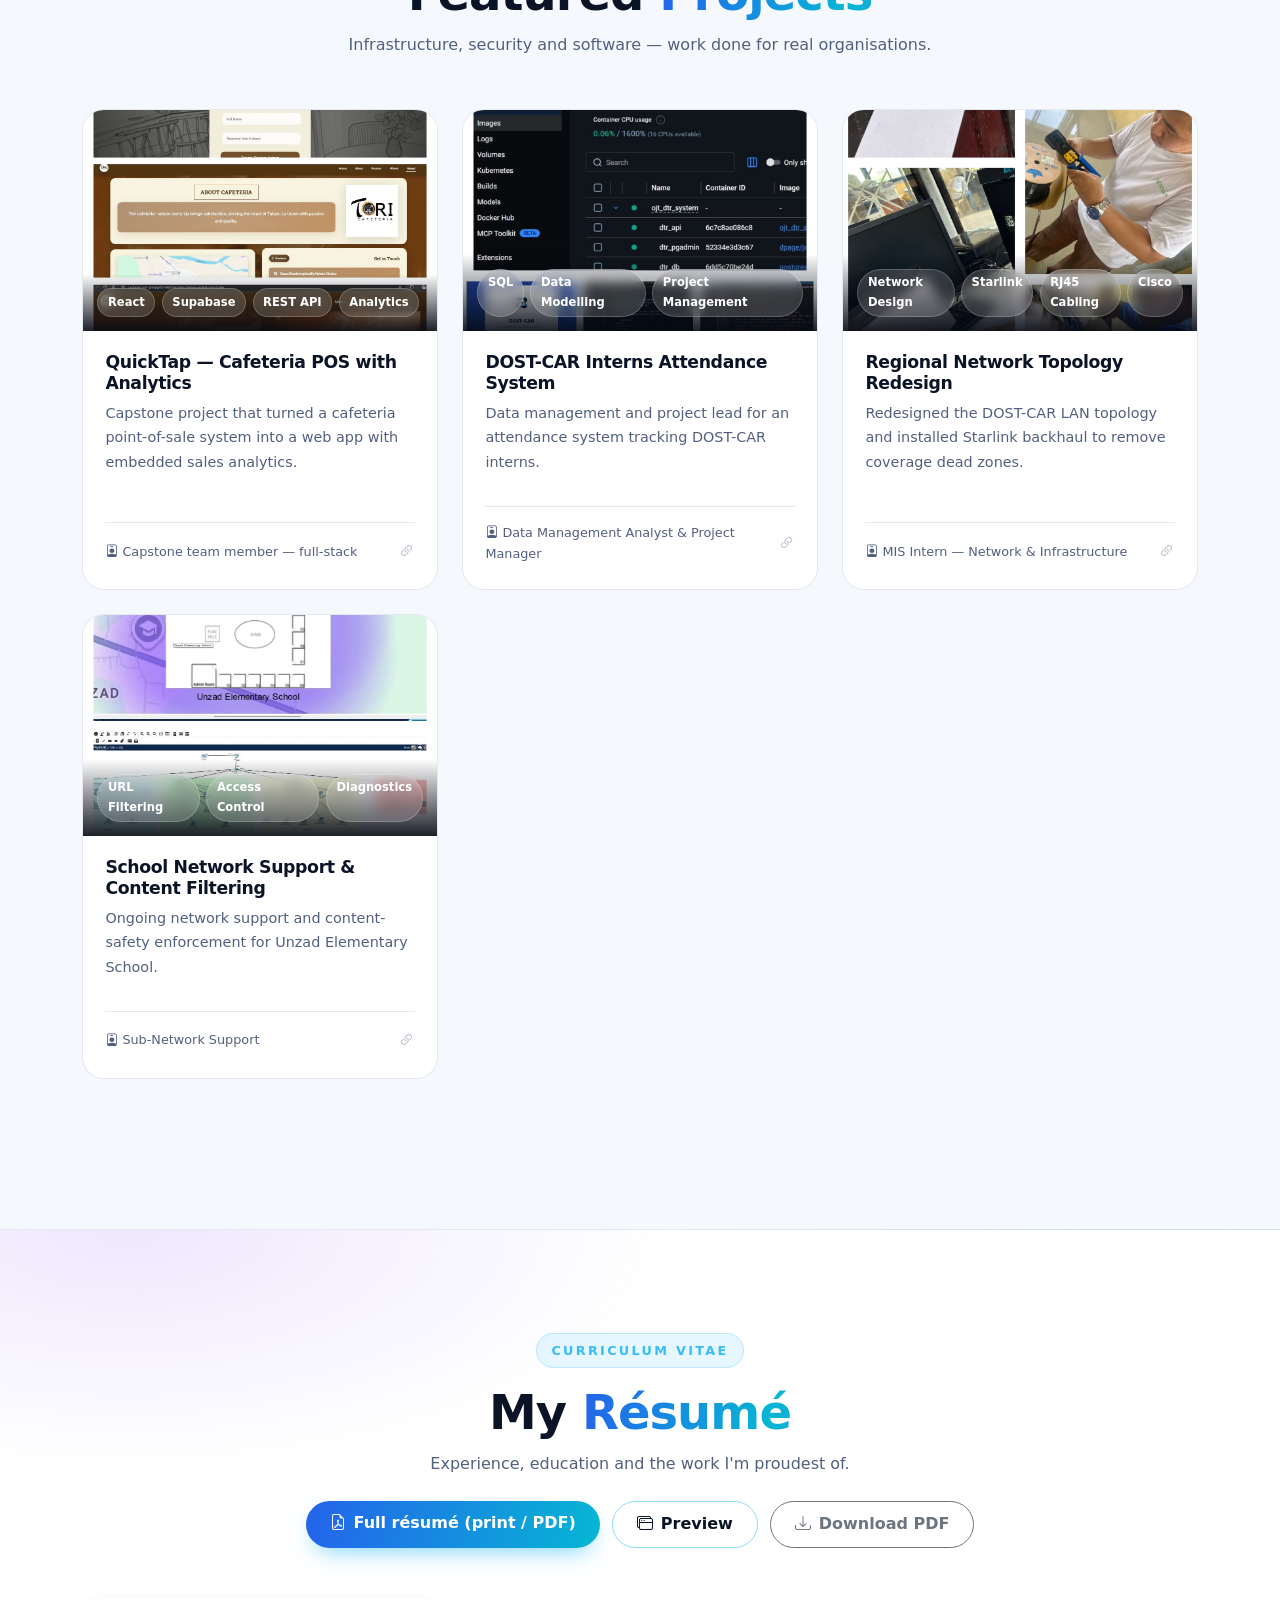
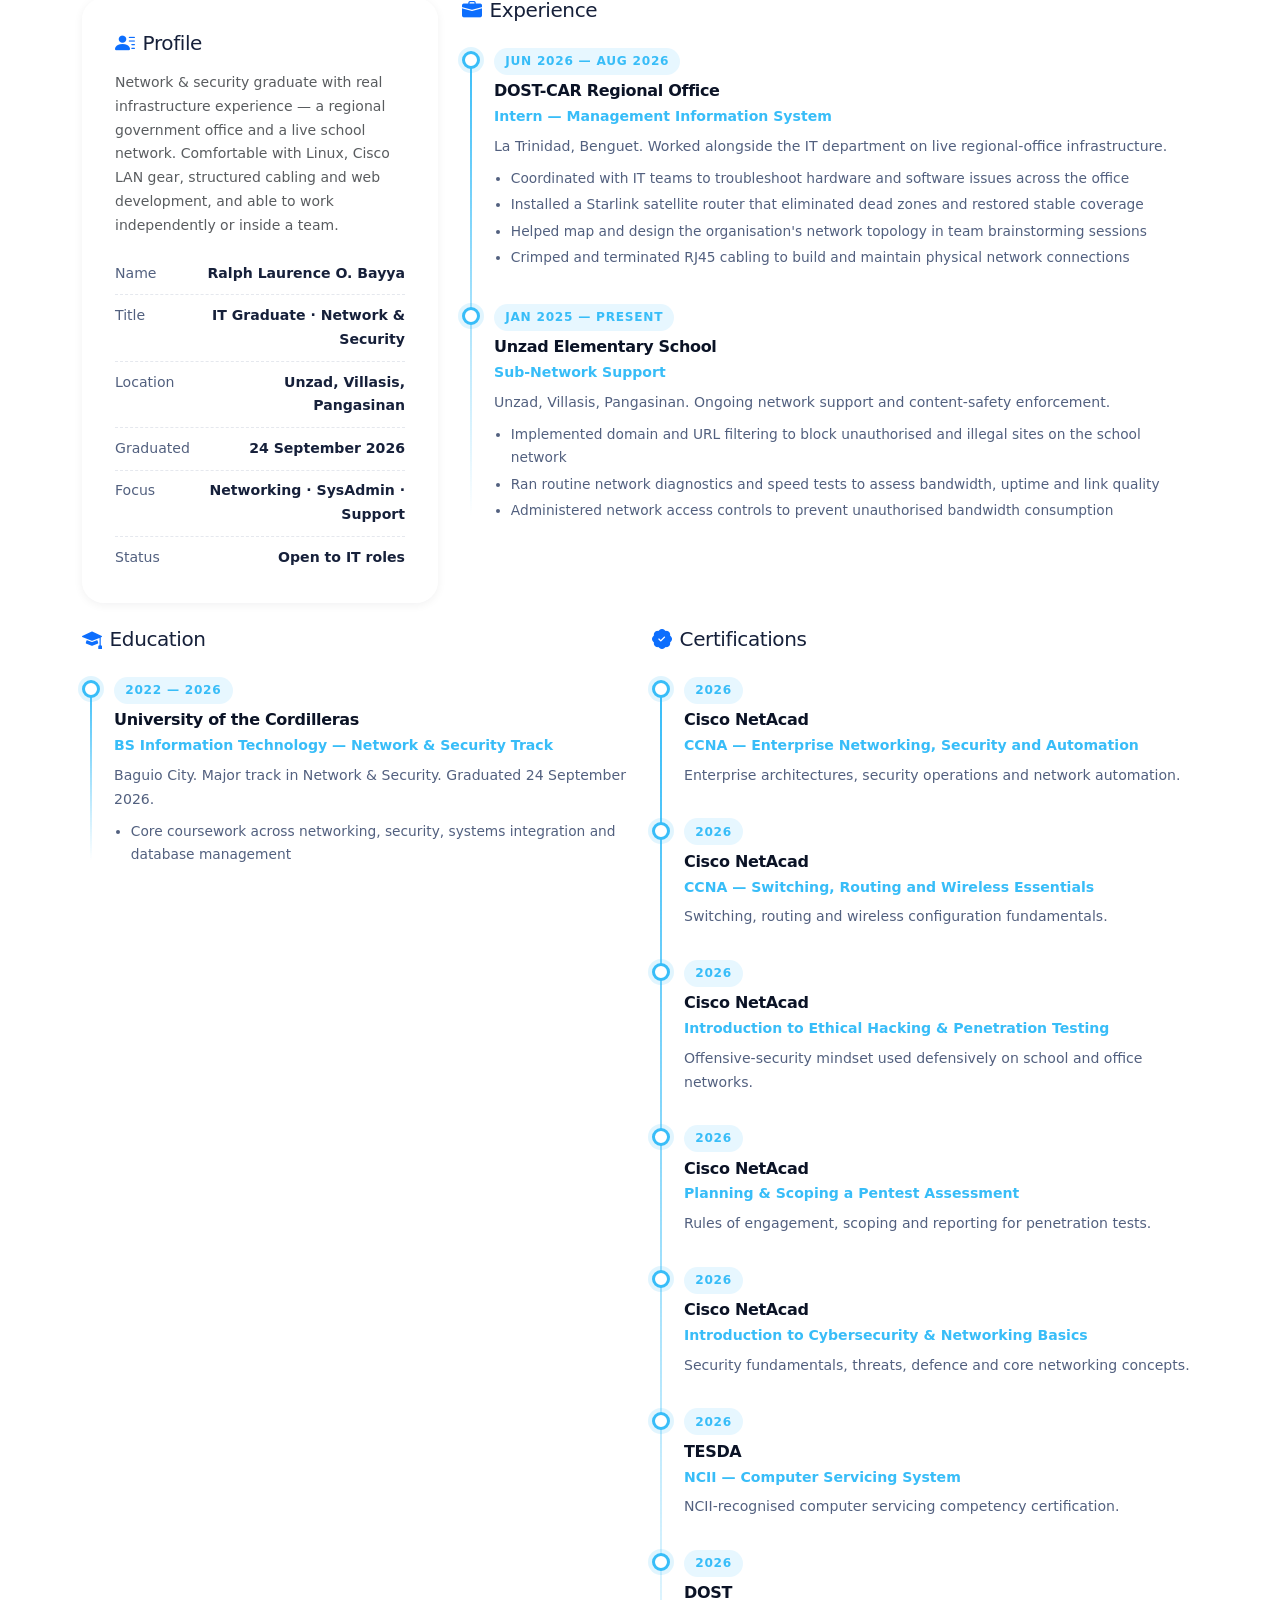
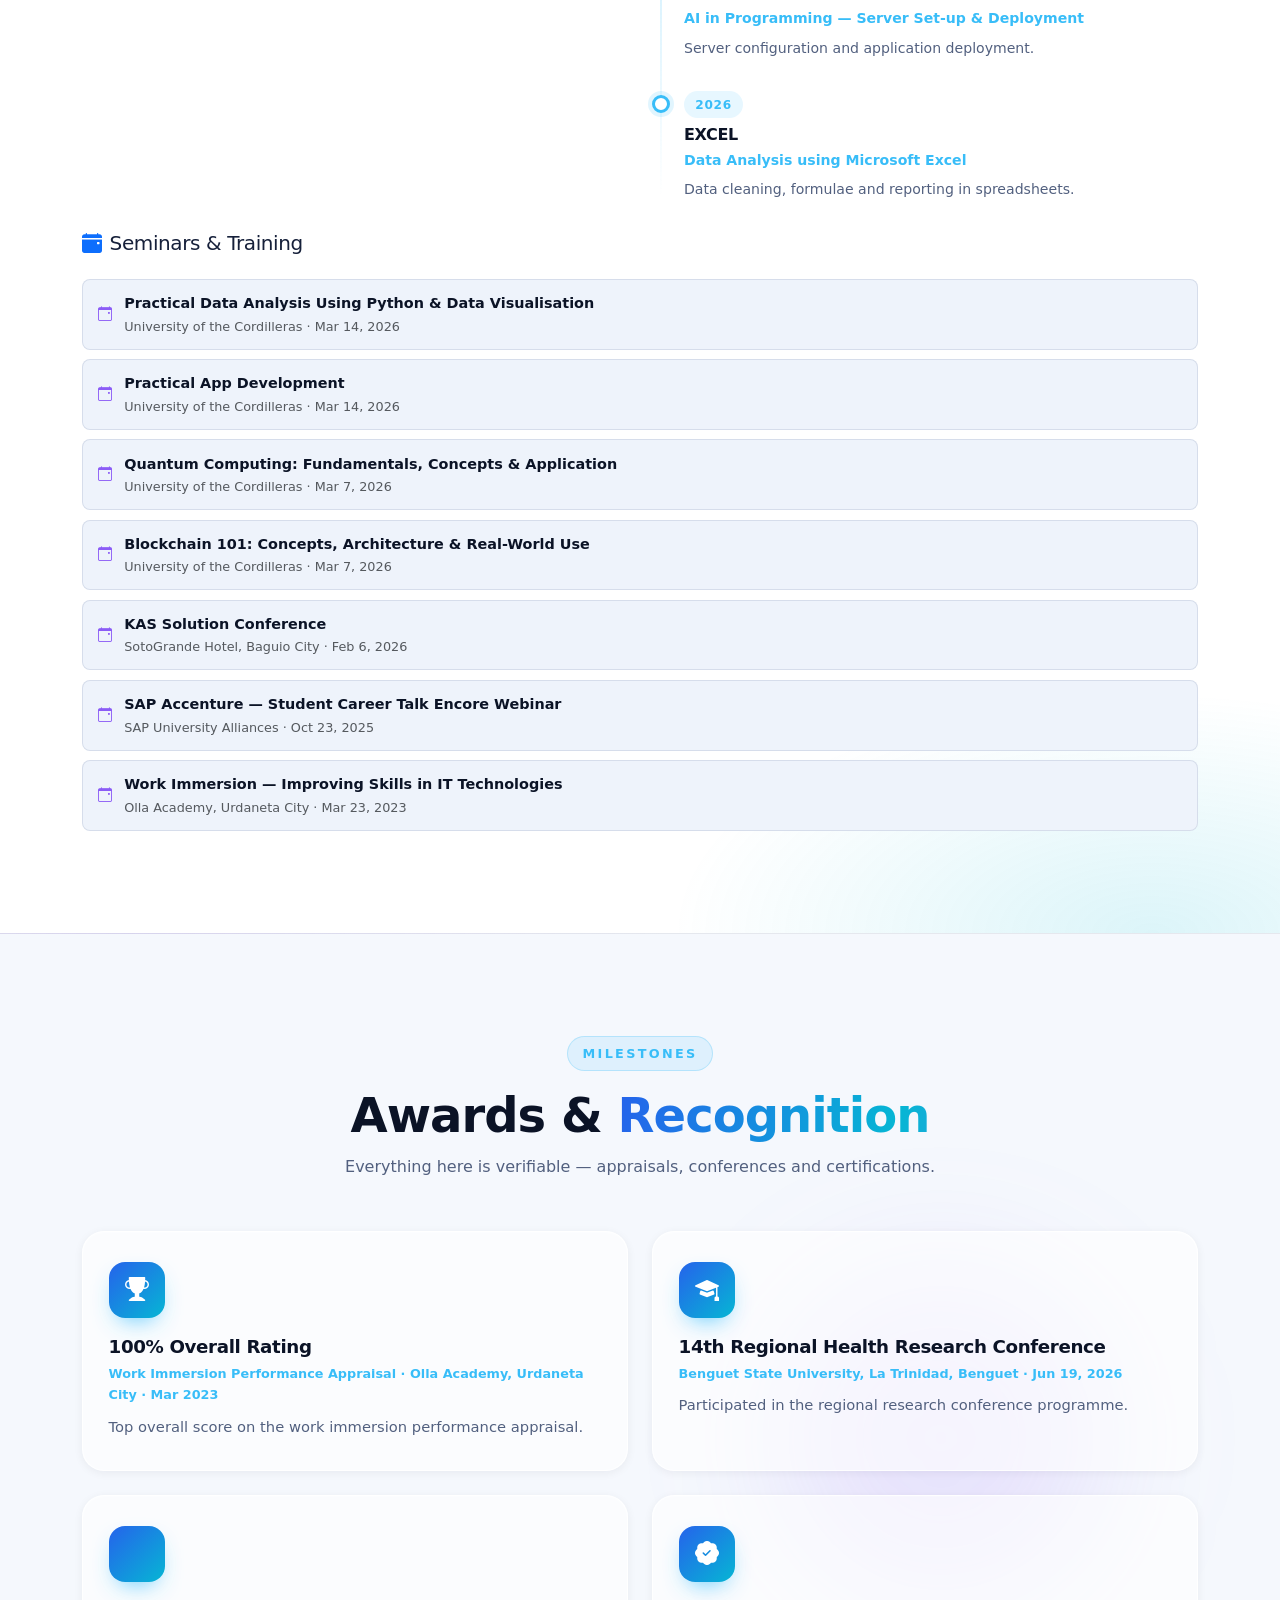
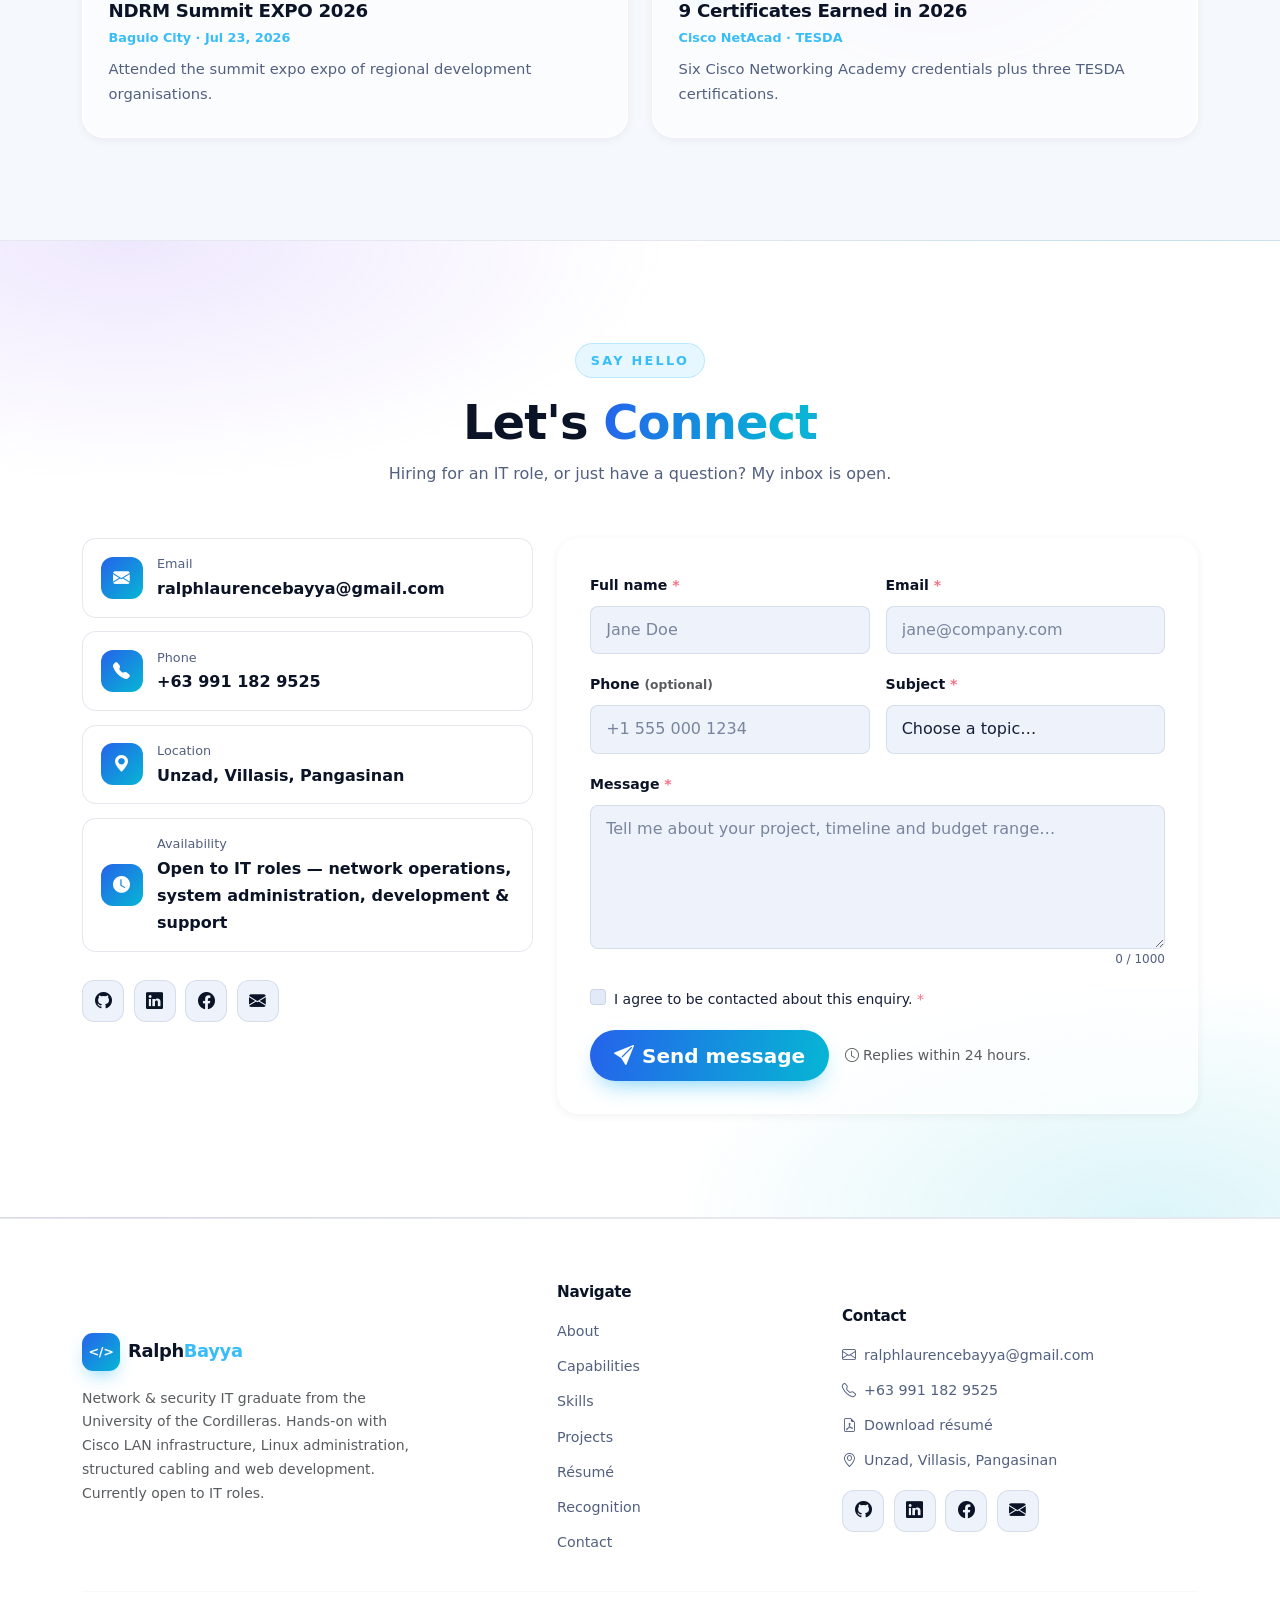
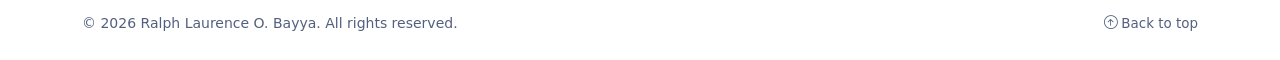
==== commit d8b9151d: "Update the LOGO" ====
--- a/index.html
+++ b/index.html
@@ -14,7 +14,7 @@
     <meta property="og:description" content="Networking, system administration, cybersecurity and full-stack development. Open to IT roles." />
     <meta property="og:type" content="website" />
 
-    <link rel="icon" href="assets/img/favicon.svg" type="image/svg+xml" />
+    <link rel="icon" href="assets/img/RBicon_logo.jpg" type="image/svg+xml" />
 
     <!-- Bootstrap 5 -->
     <link href="https://cdn.jsdelivr.net/npm/bootstrap@5.3.3/dist/css/bootstrap.min.css" rel="stylesheet" />
@@ -50,7 +50,7 @@
     <nav id="mainNav" class="navbar navbar-expand-lg fixed-top" aria-label="Main navigation">
         <div class="container">
             <a class="navbar-brand d-flex align-items-center gap-2" href="#home">
-                <span class="brand-mark">&lt;/&gt;</span>
+                <span class="brand-mark">RB</span>
                 <span class="brand-text">Ralph<span class="brand-accent">Bayya</span></span>
             </a>
 
--- a/assets/css/style.css
+++ b/assets/css/style.css
@@ -387,6 +387,7 @@
     background: linear-gradient(135deg, var(--grad-a), var(--grad-b));
     box-shadow: 0 8px 20px -8px rgba(var(--primary-rgb), .9);
 }
+
 .brand-text { font-weight: 700; font-size: 1.12rem; letter-spacing: -.02em; color: var(--heading); }
 .brand-accent { color: var(--primary); }
 
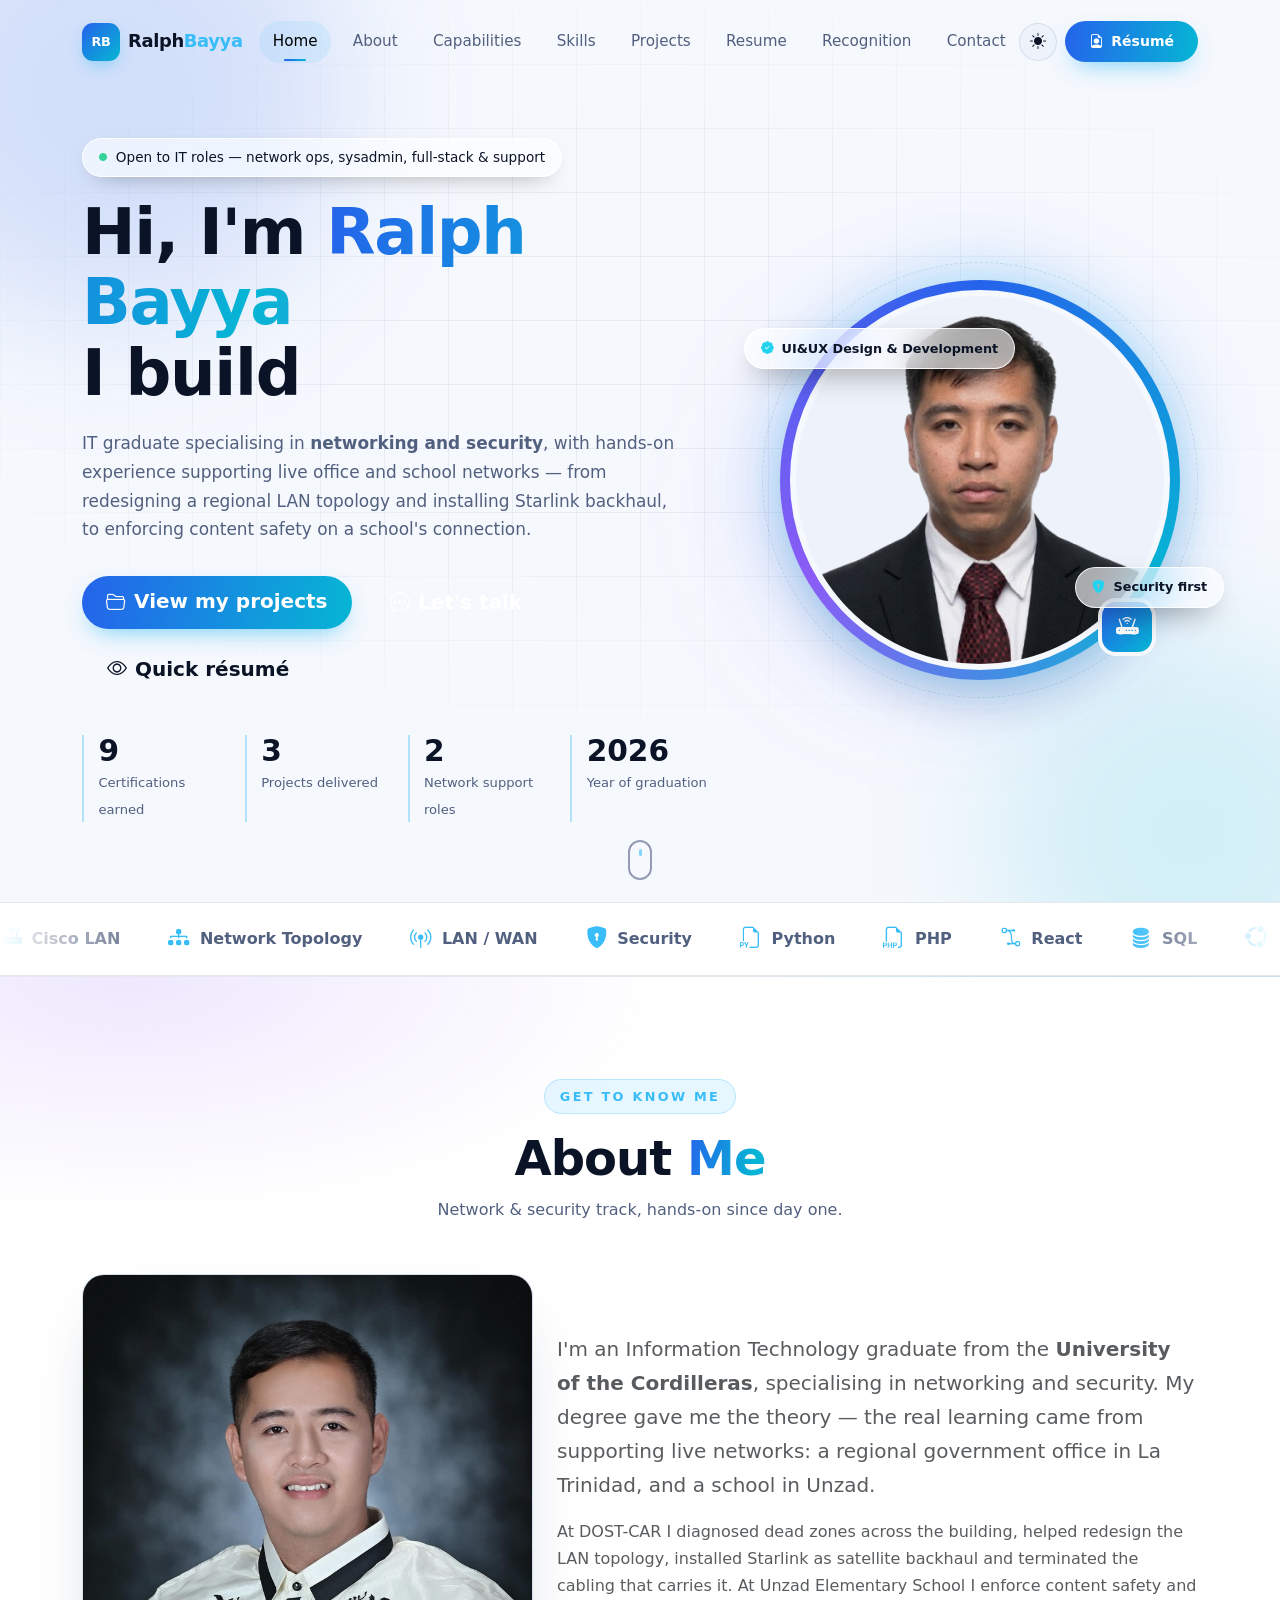
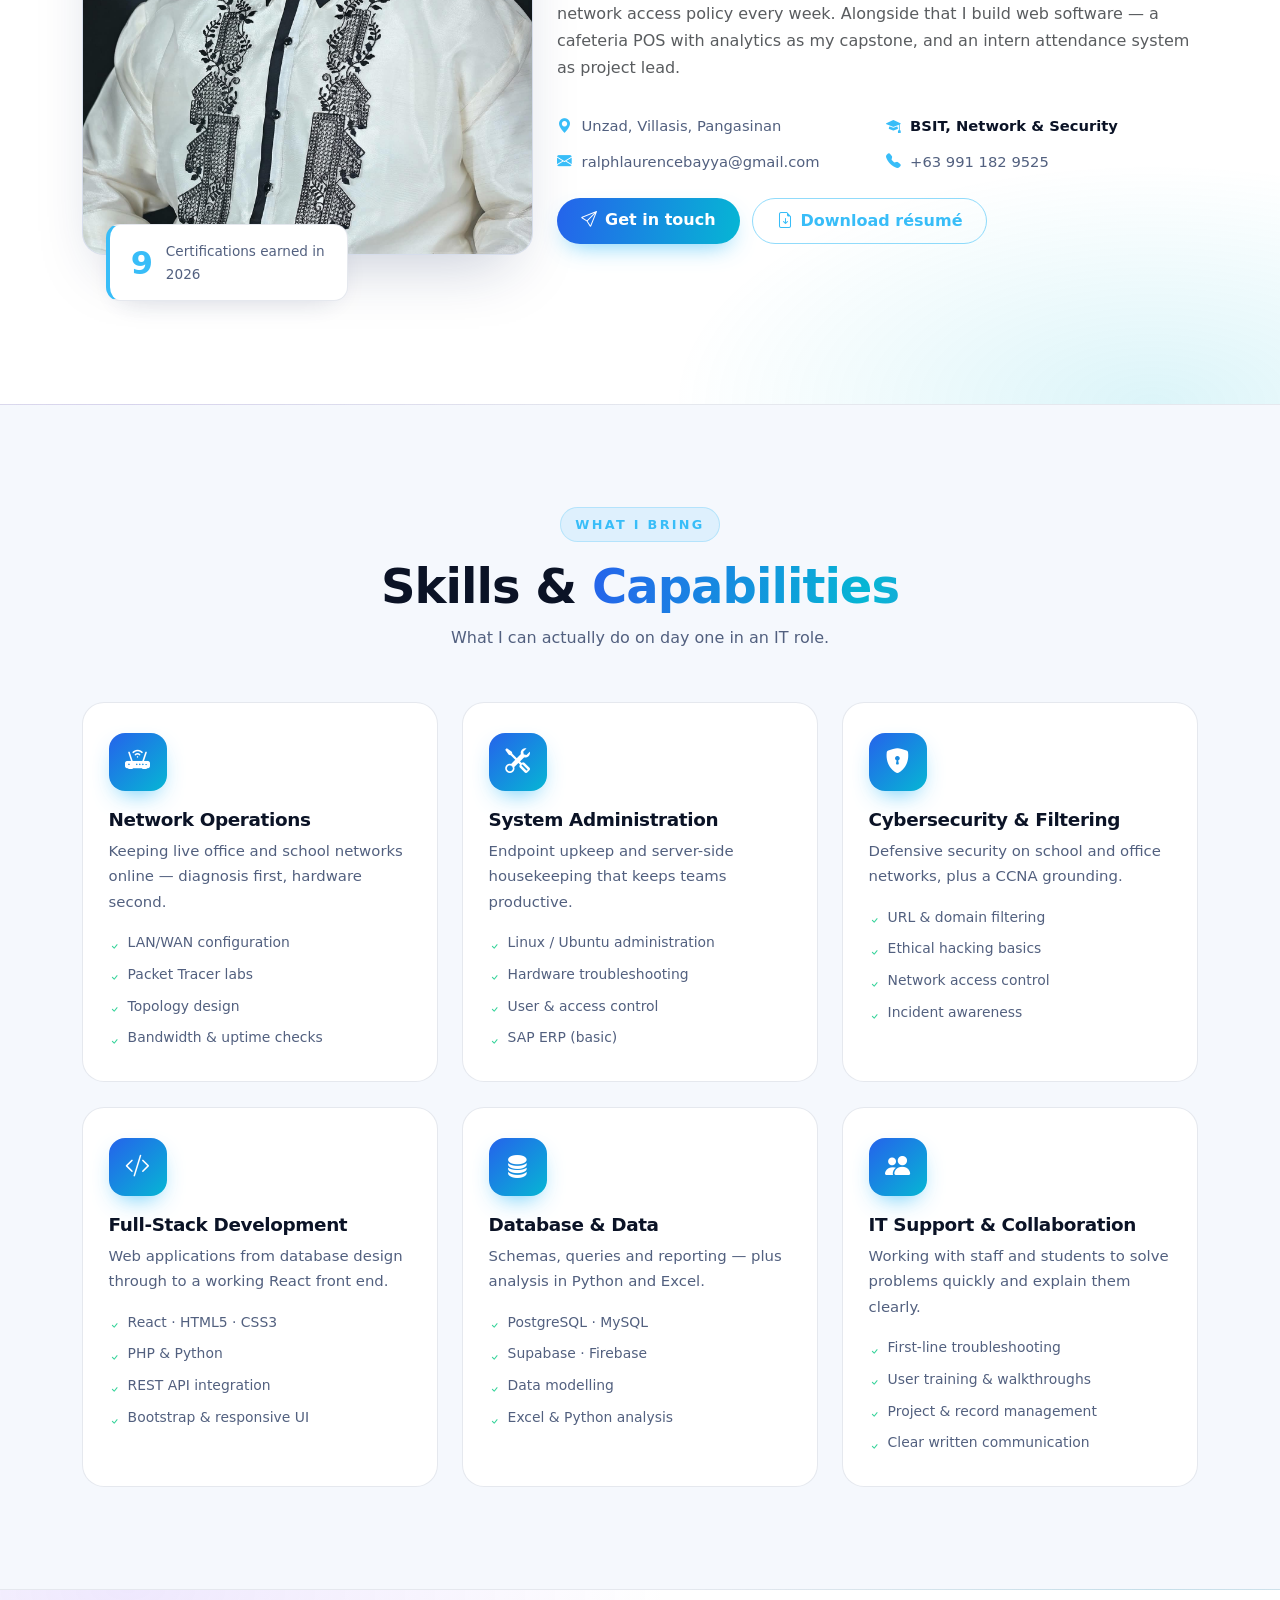
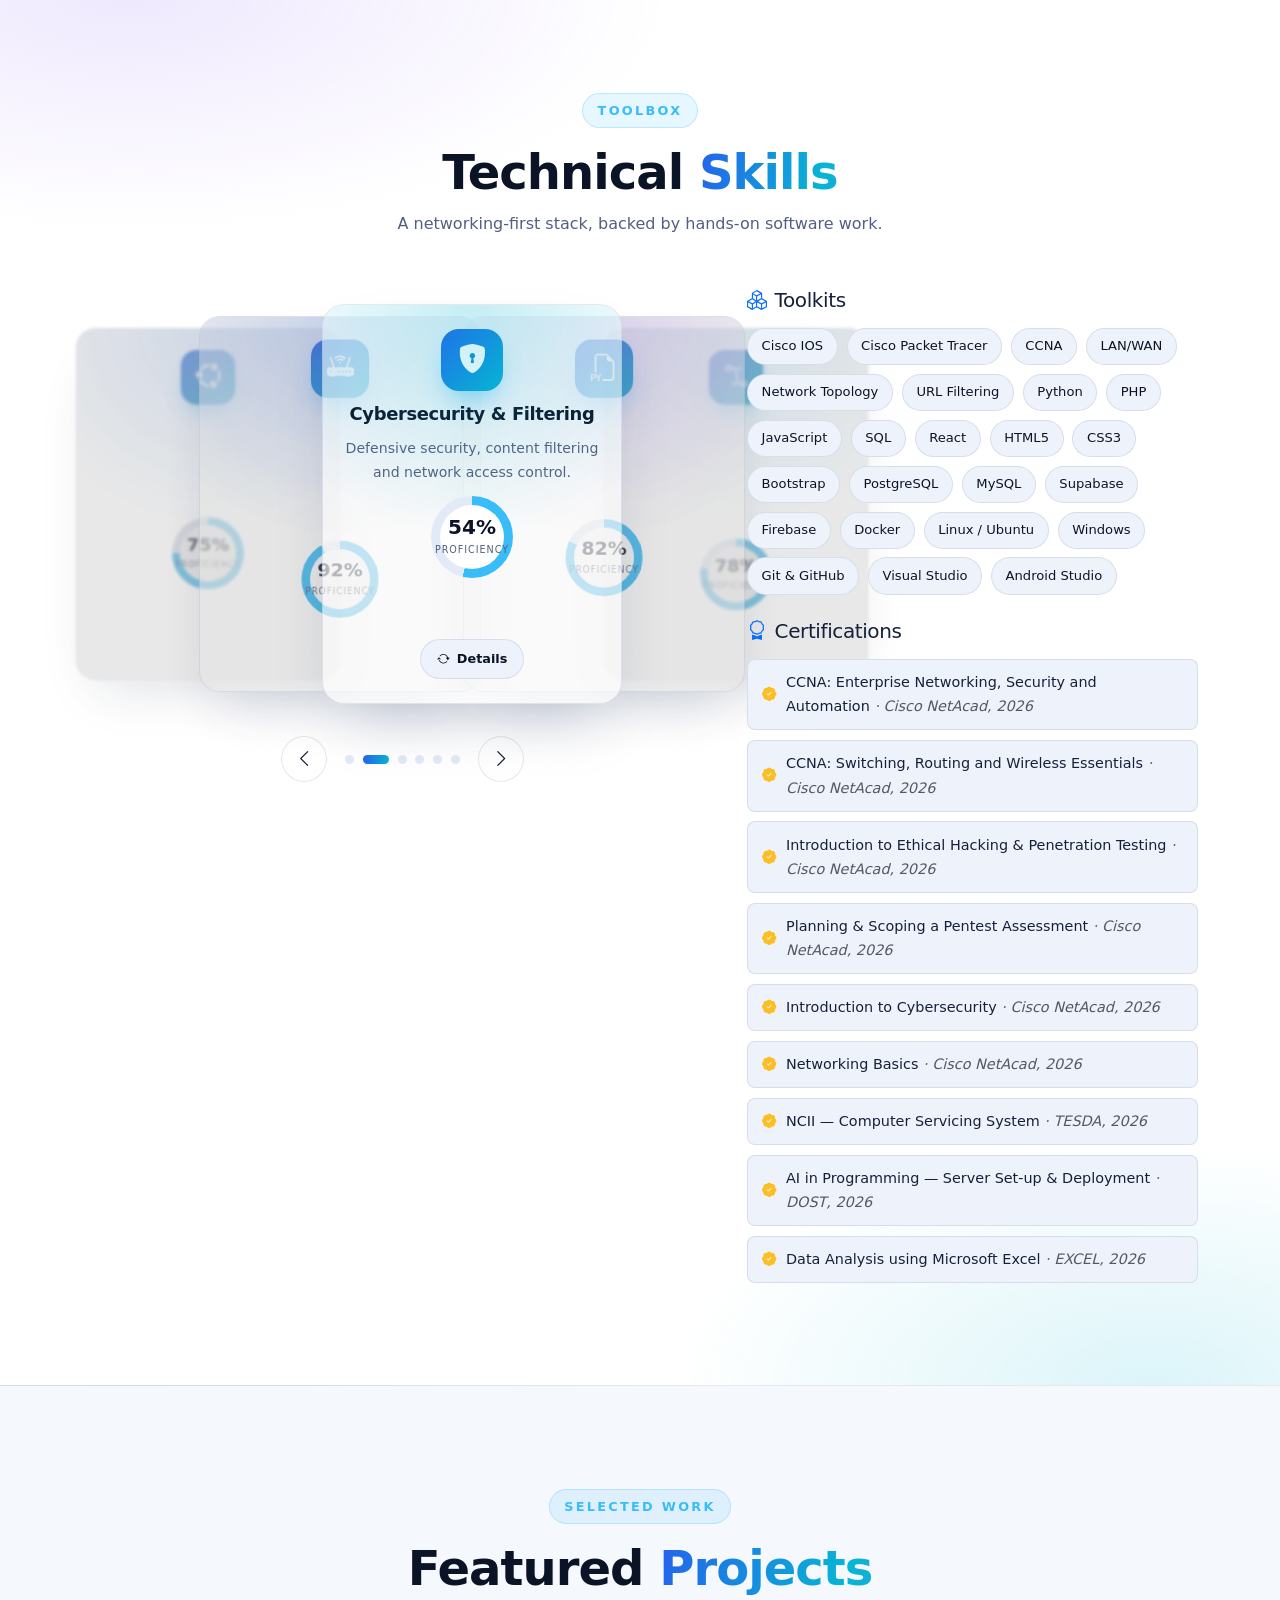
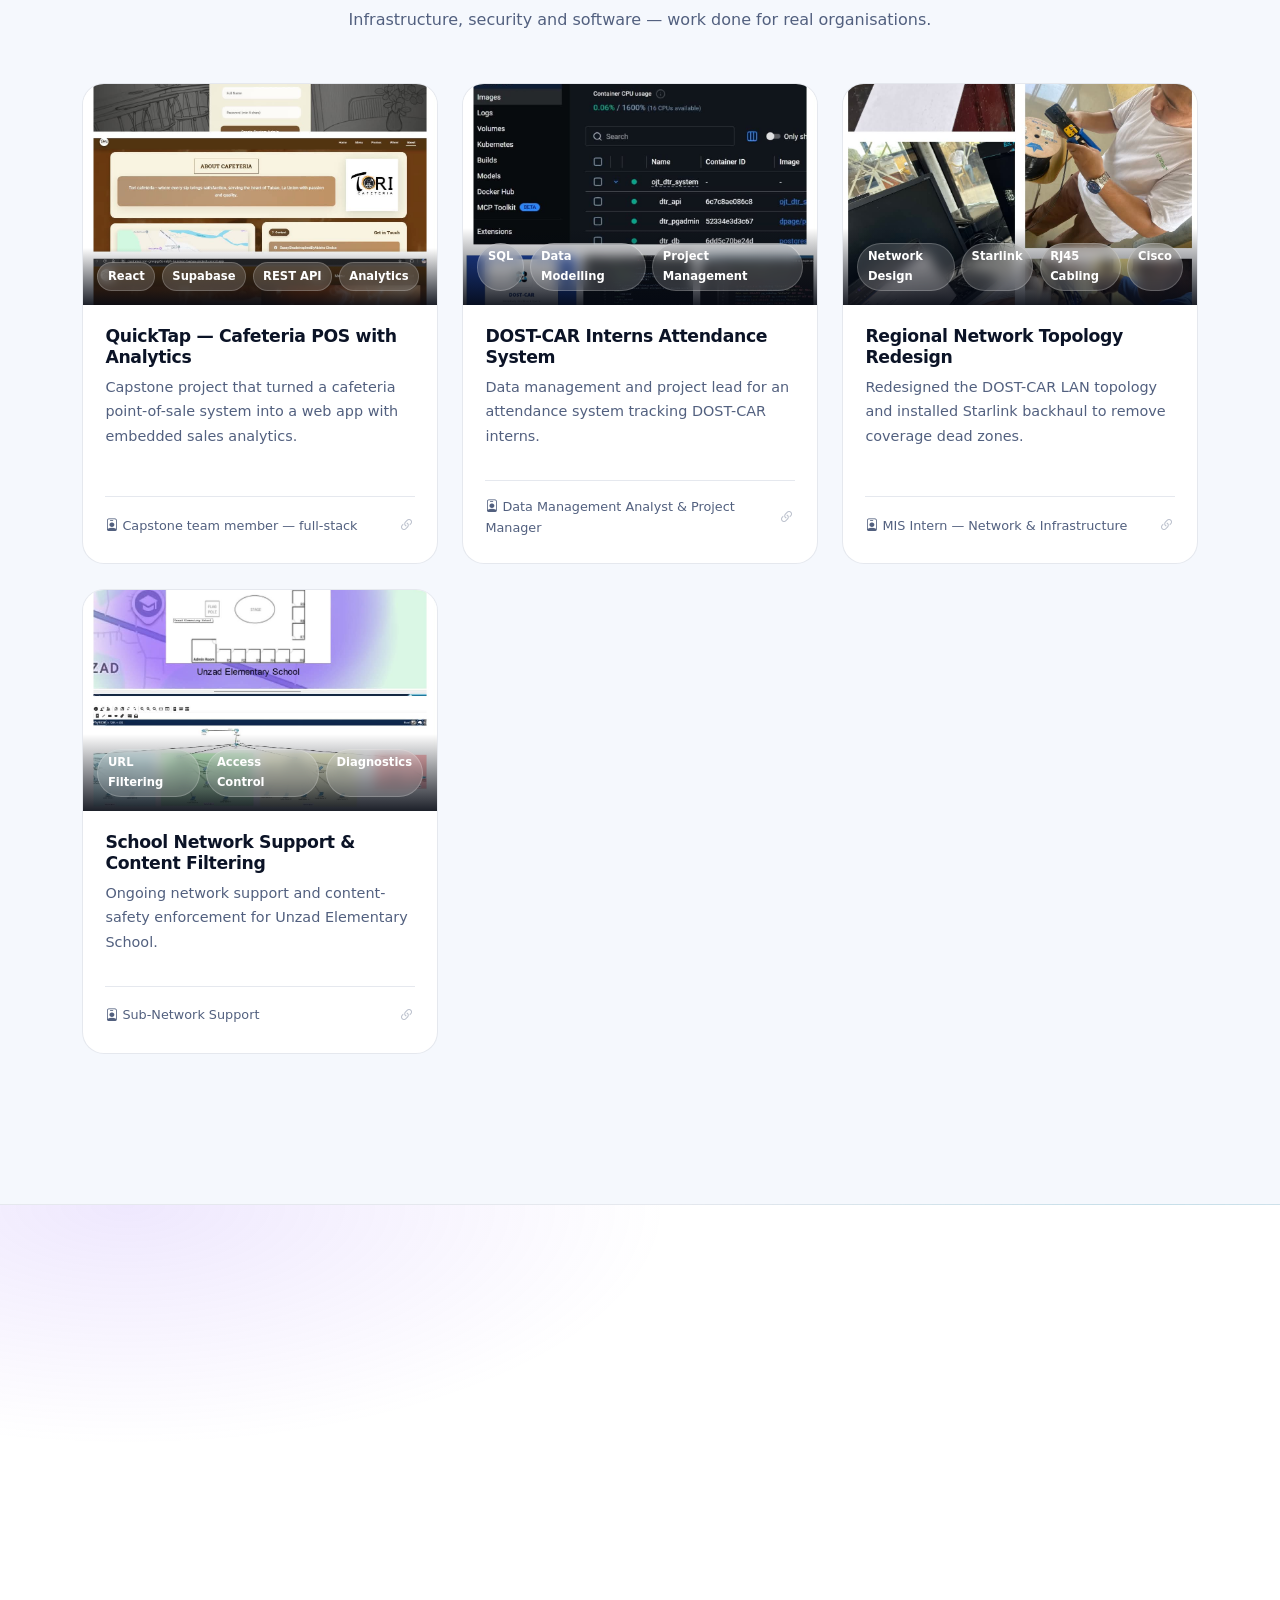
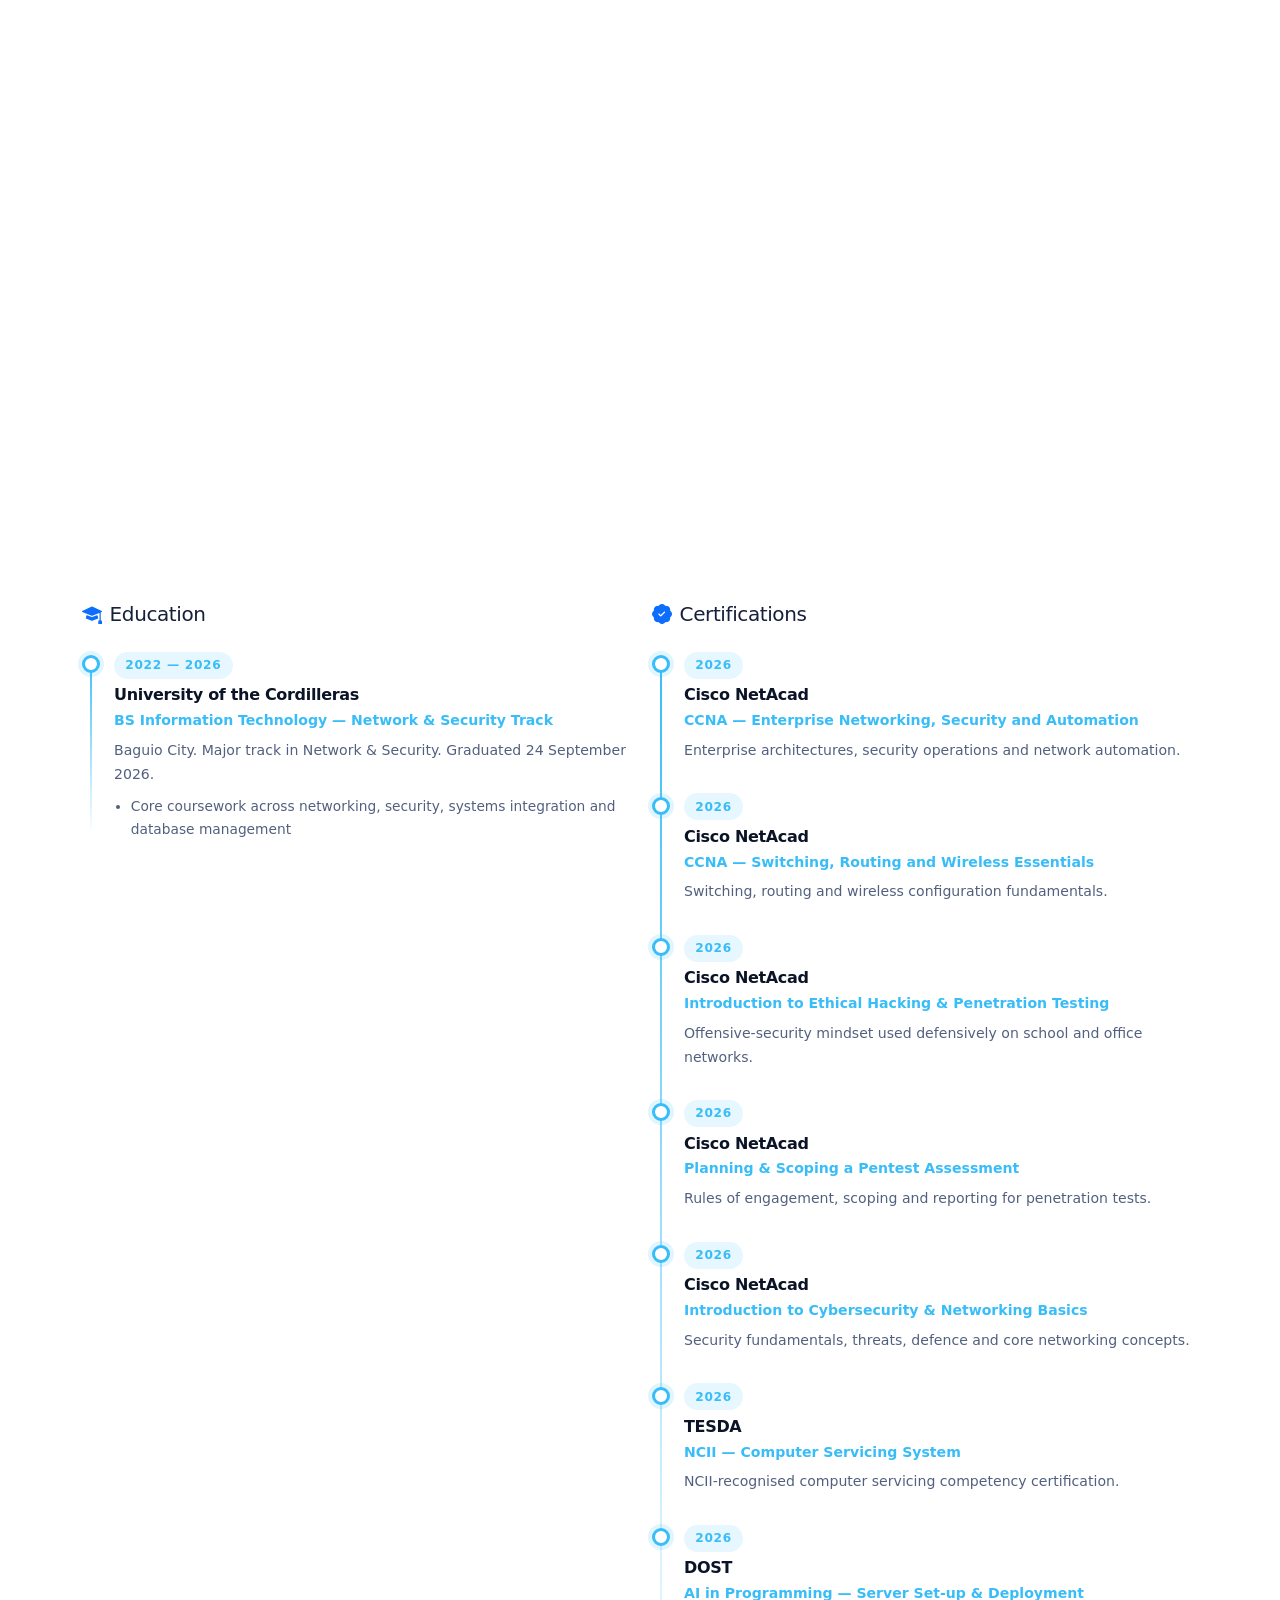
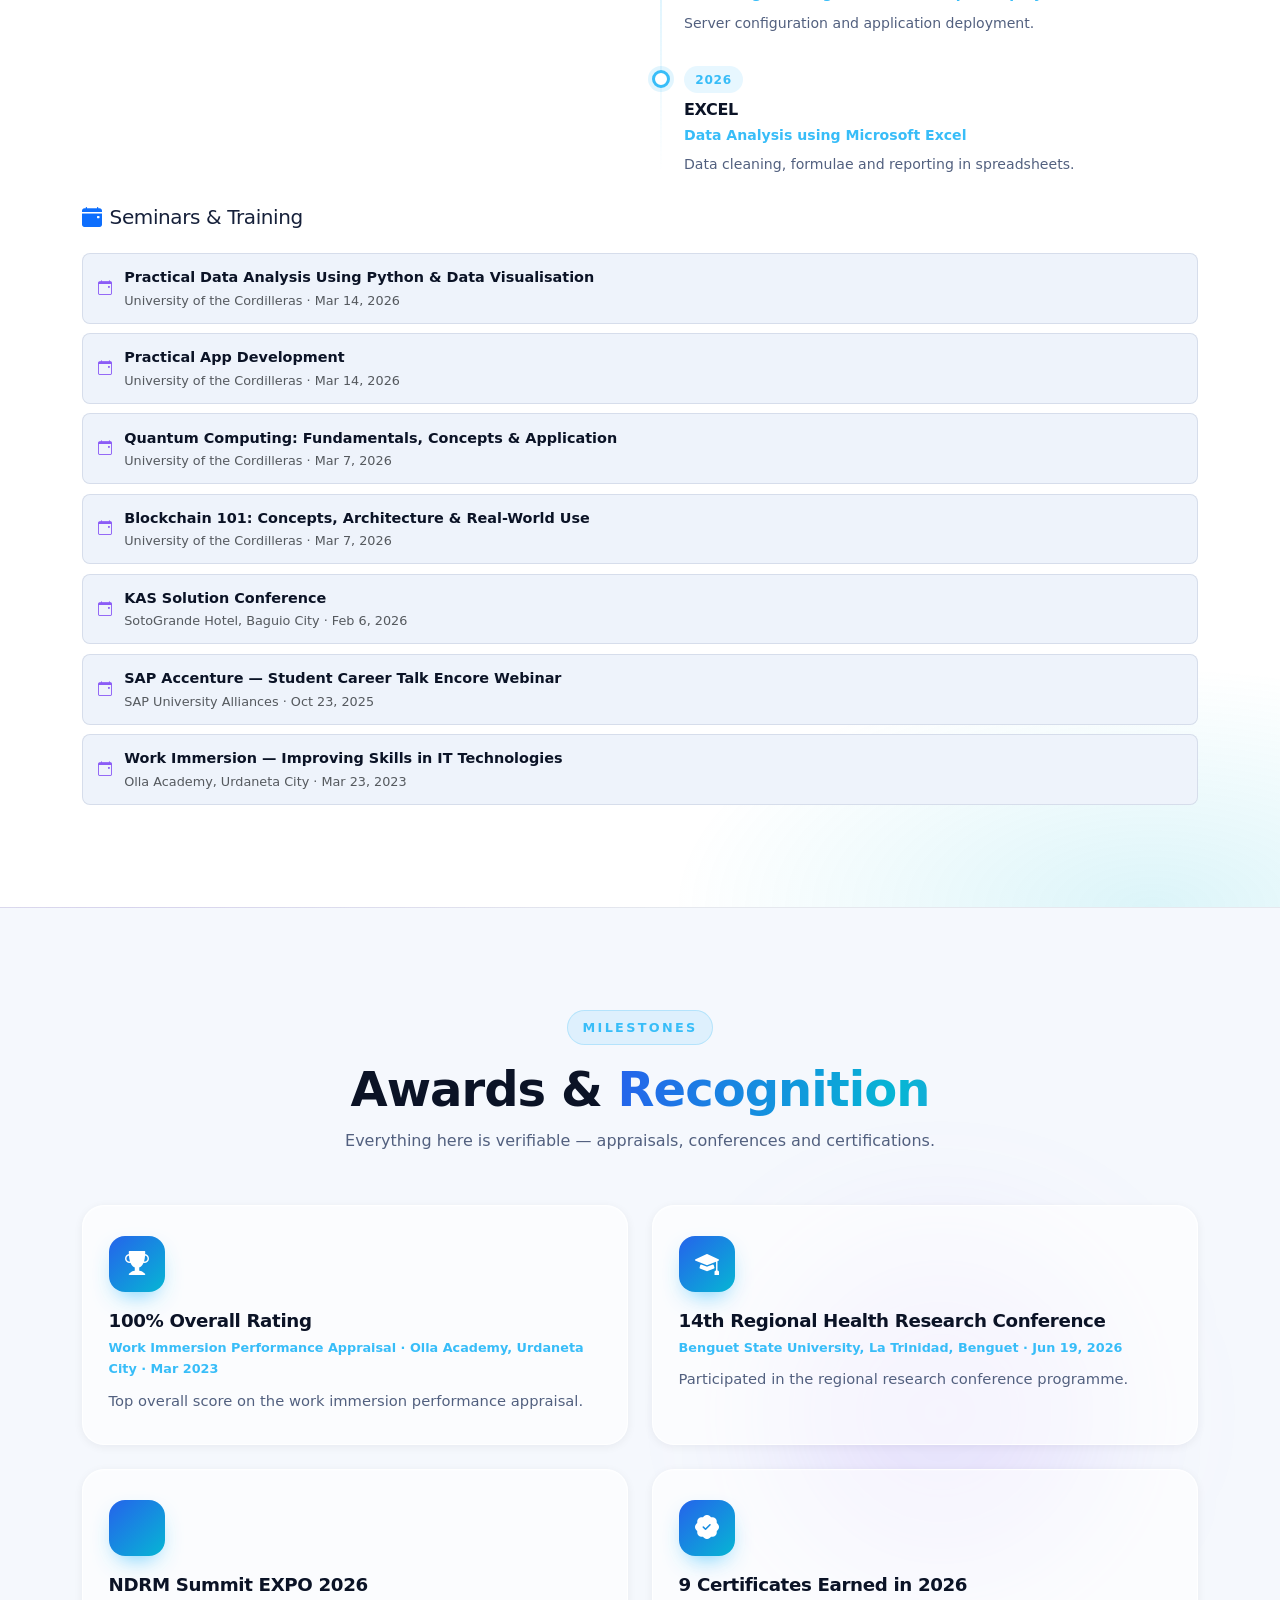
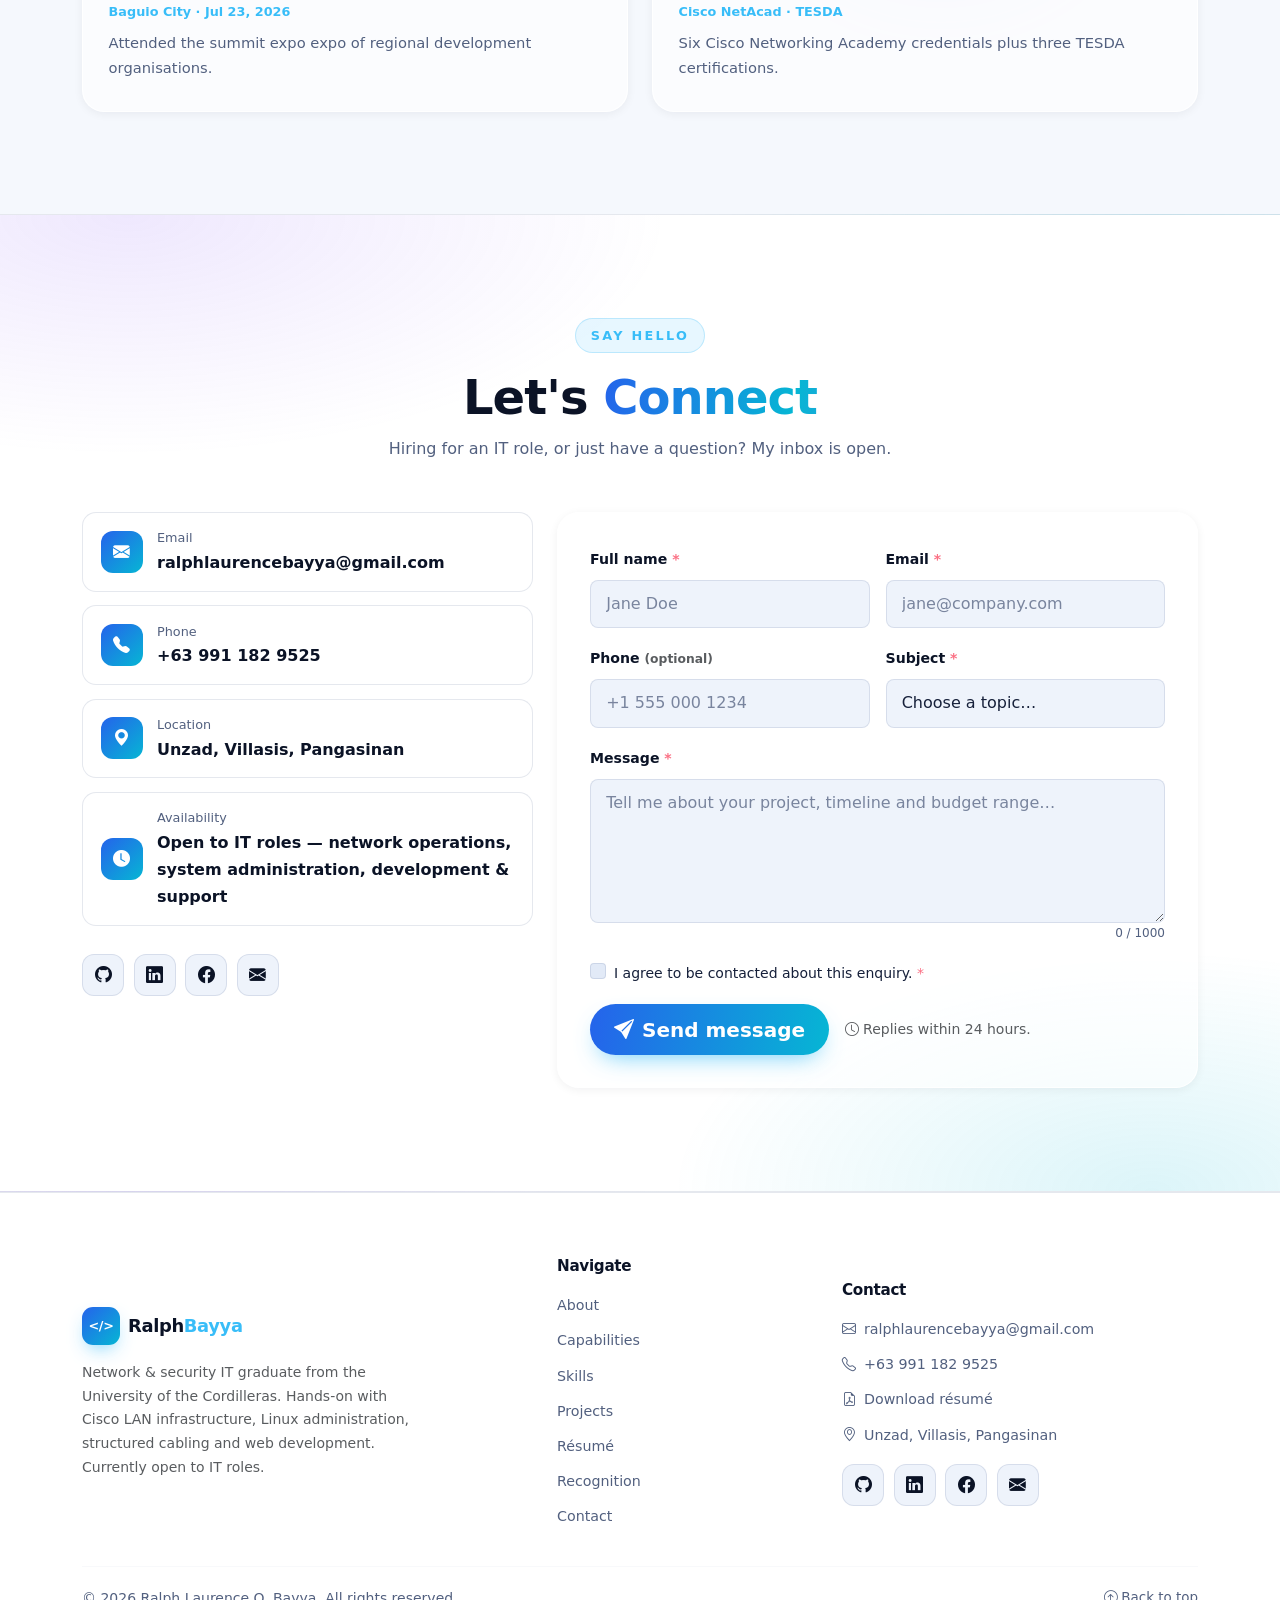
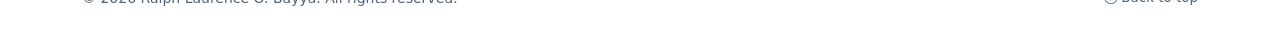
==== commit 70766a8a: "Update the Picture" ====
--- a/index.html
+++ b/index.html
@@ -175,7 +175,7 @@
                 <div class="row g-4 align-items-center">
                     <div class="col-lg-5 reveal">
                         <div class="about-photo">
-                            <img src="assets/img/workspace.svg" alt="Network rack and cabling illustration" class="img-fluid" />
+                            <img src="assets/img/gradpic.jpg" alt="Network rack and cabling illustration" class="img-fluid" />
                         </div>
                         <div class="about-experience">
                             <strong>9</strong><span>Certifications earned in 2026</span>
